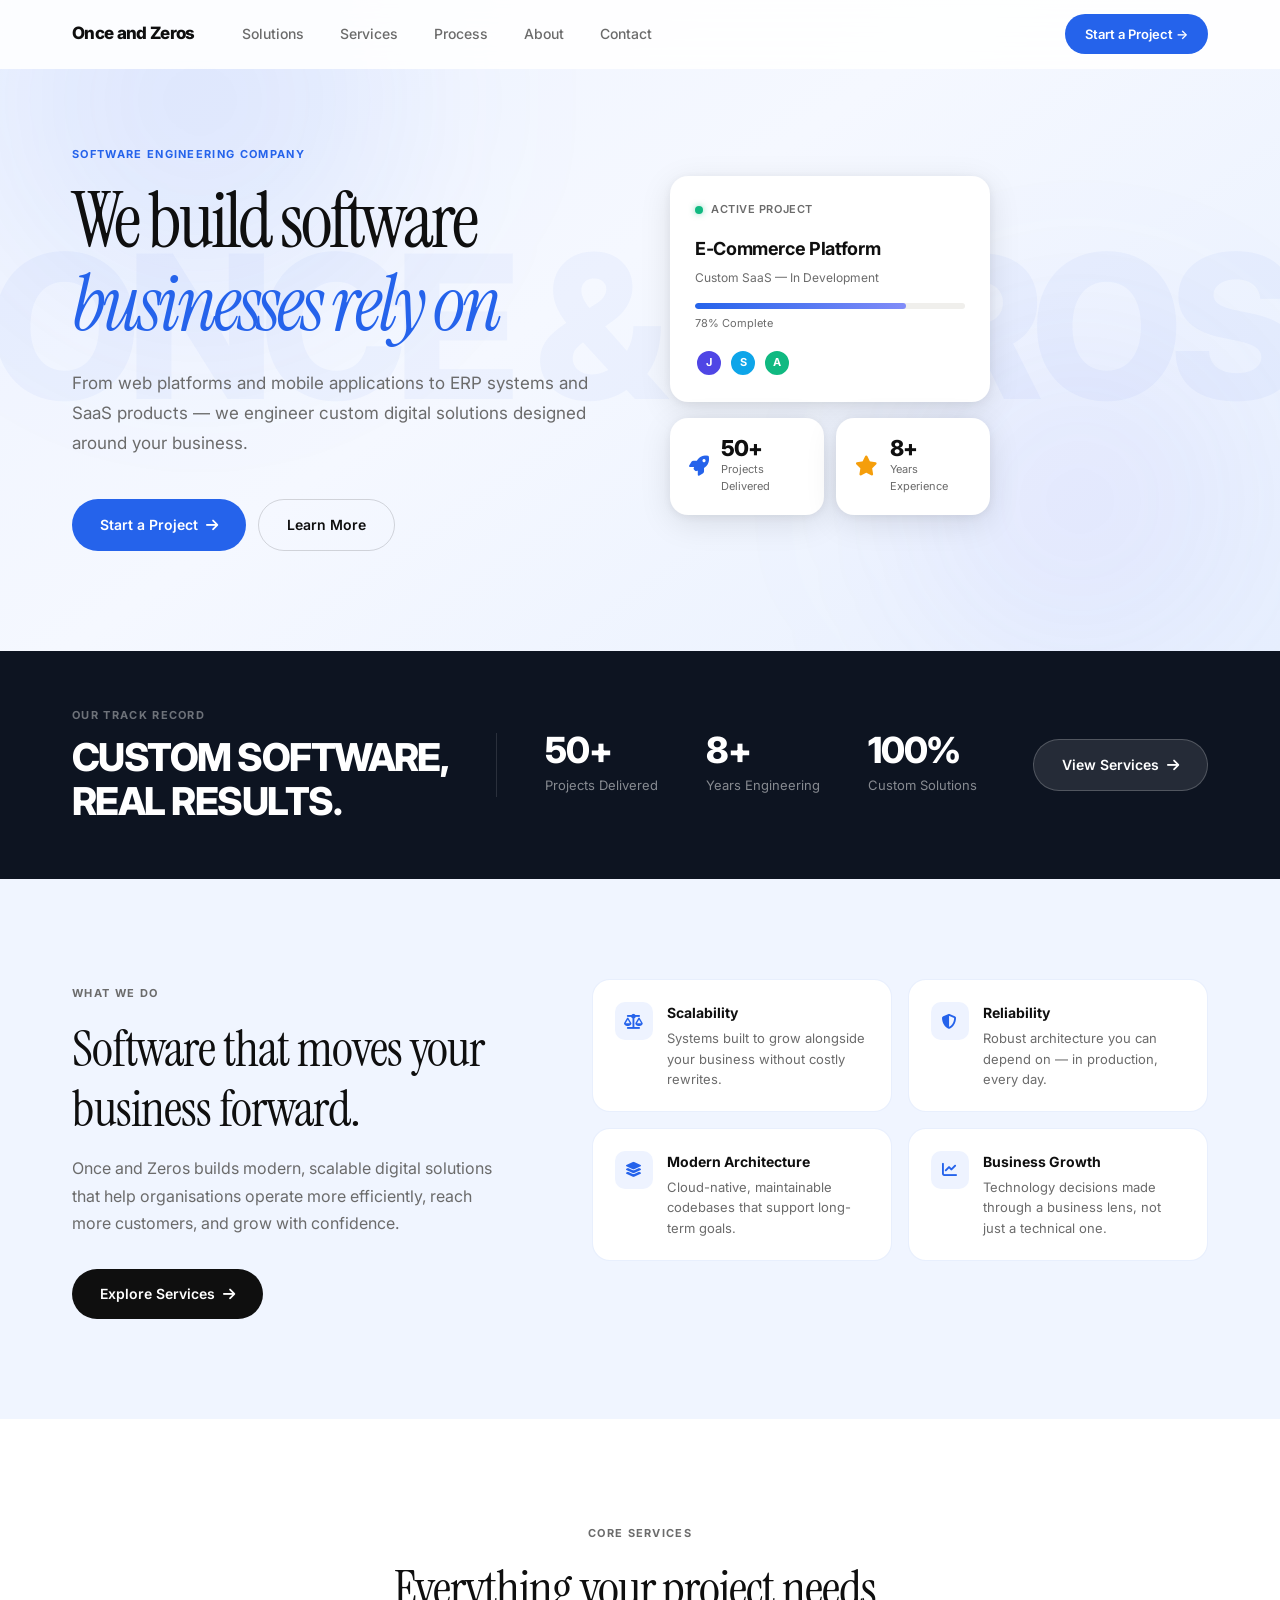
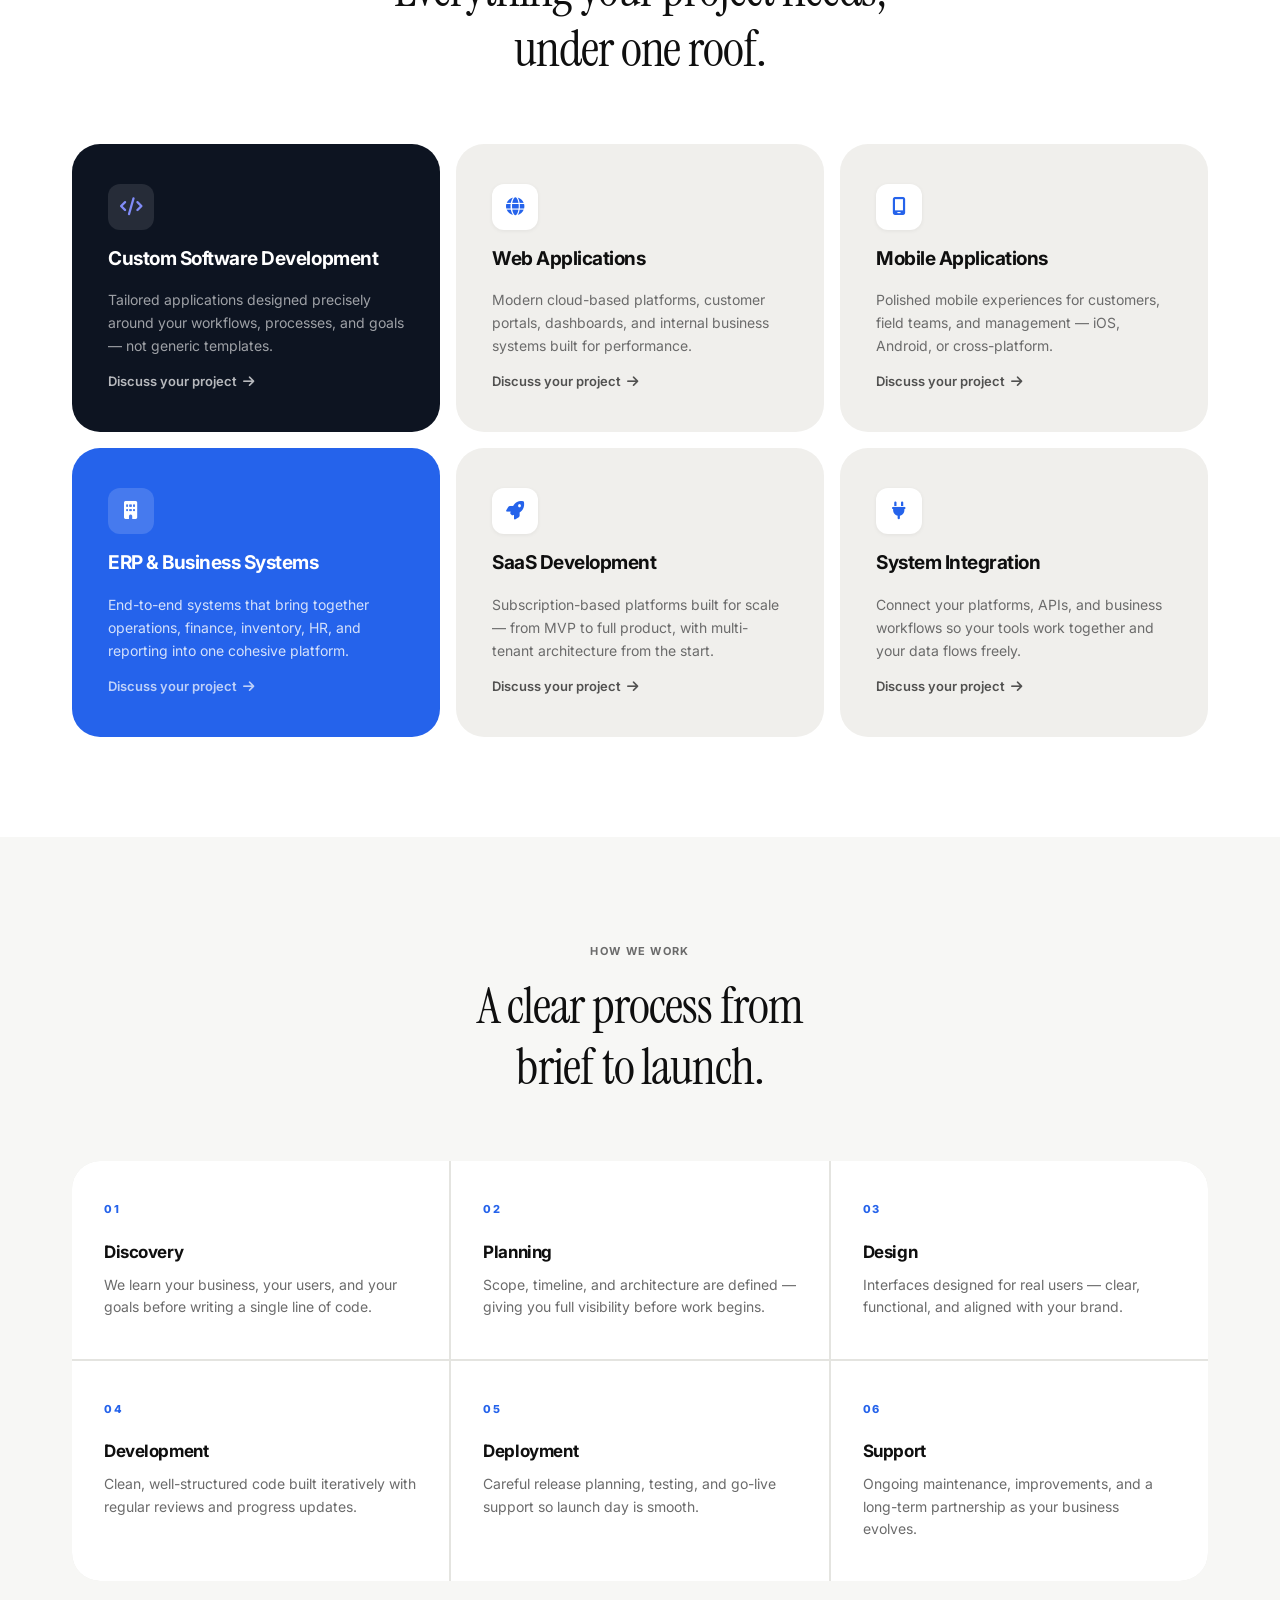
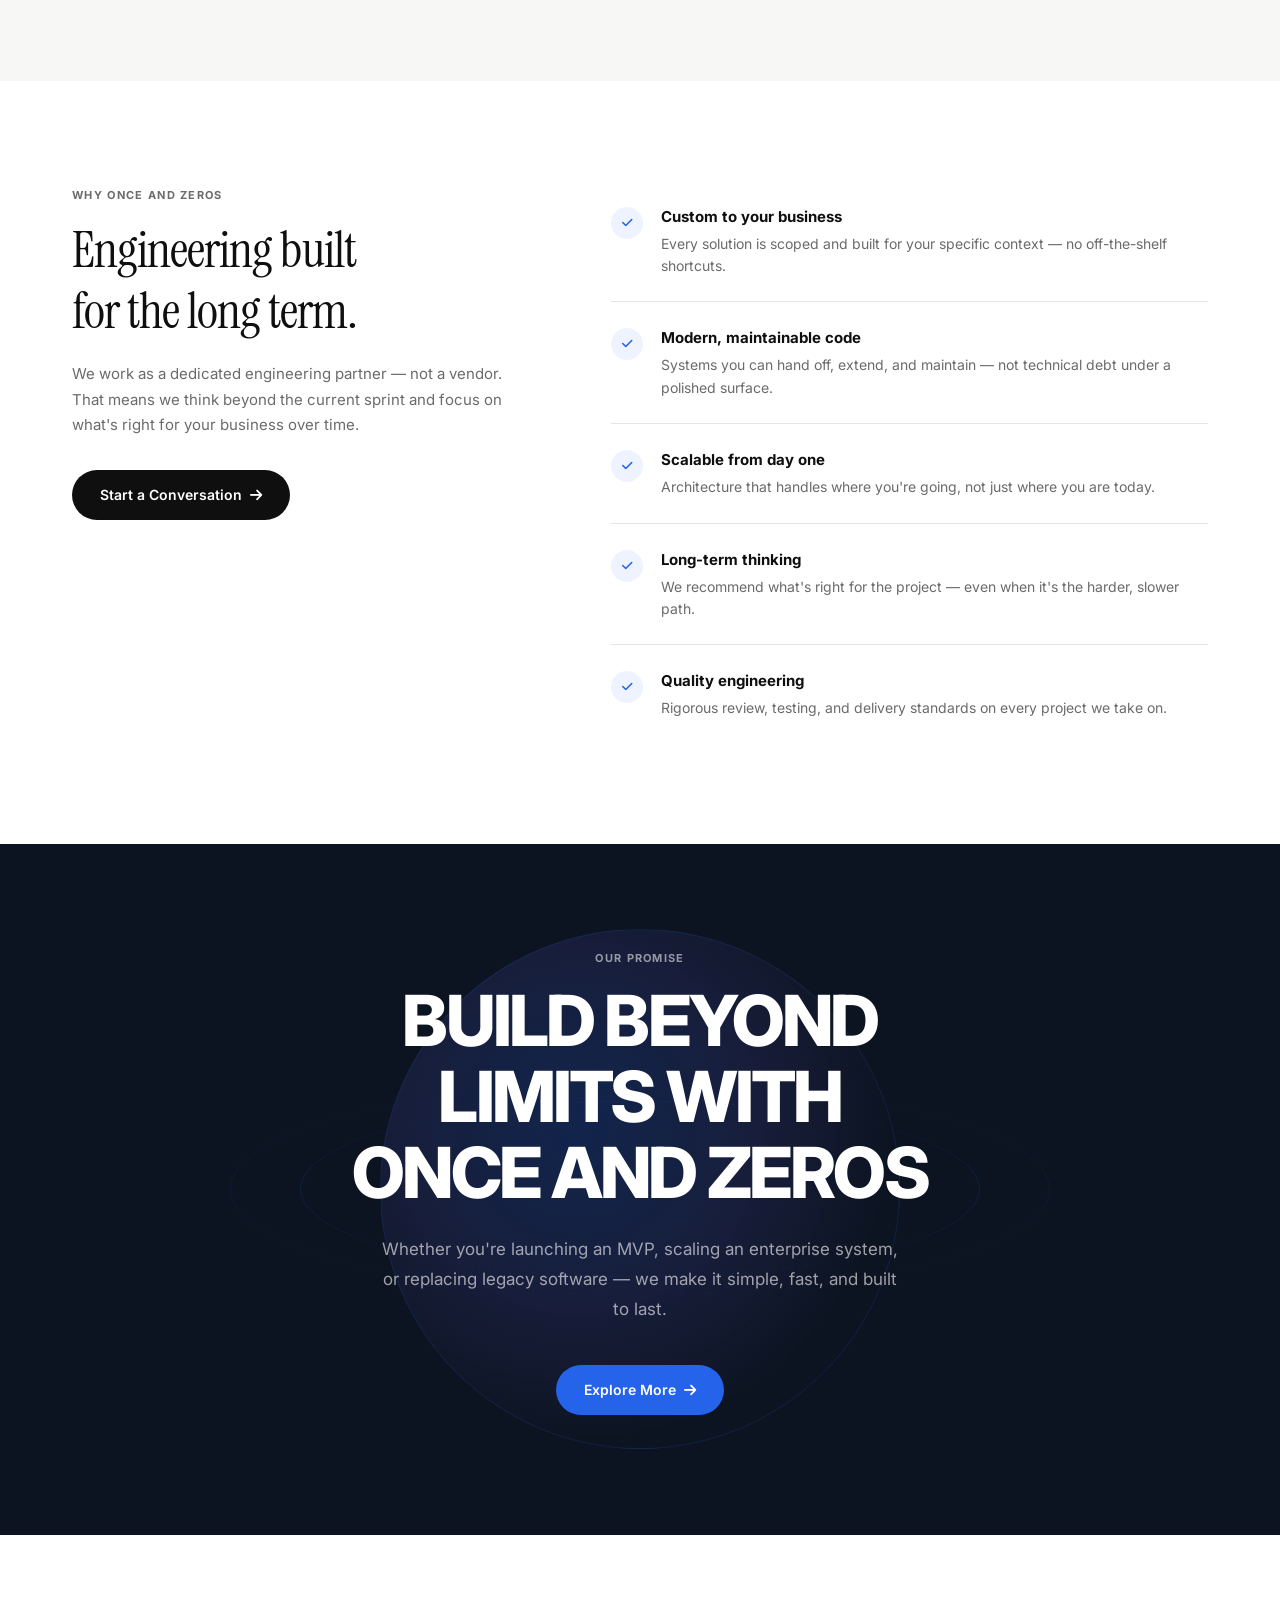
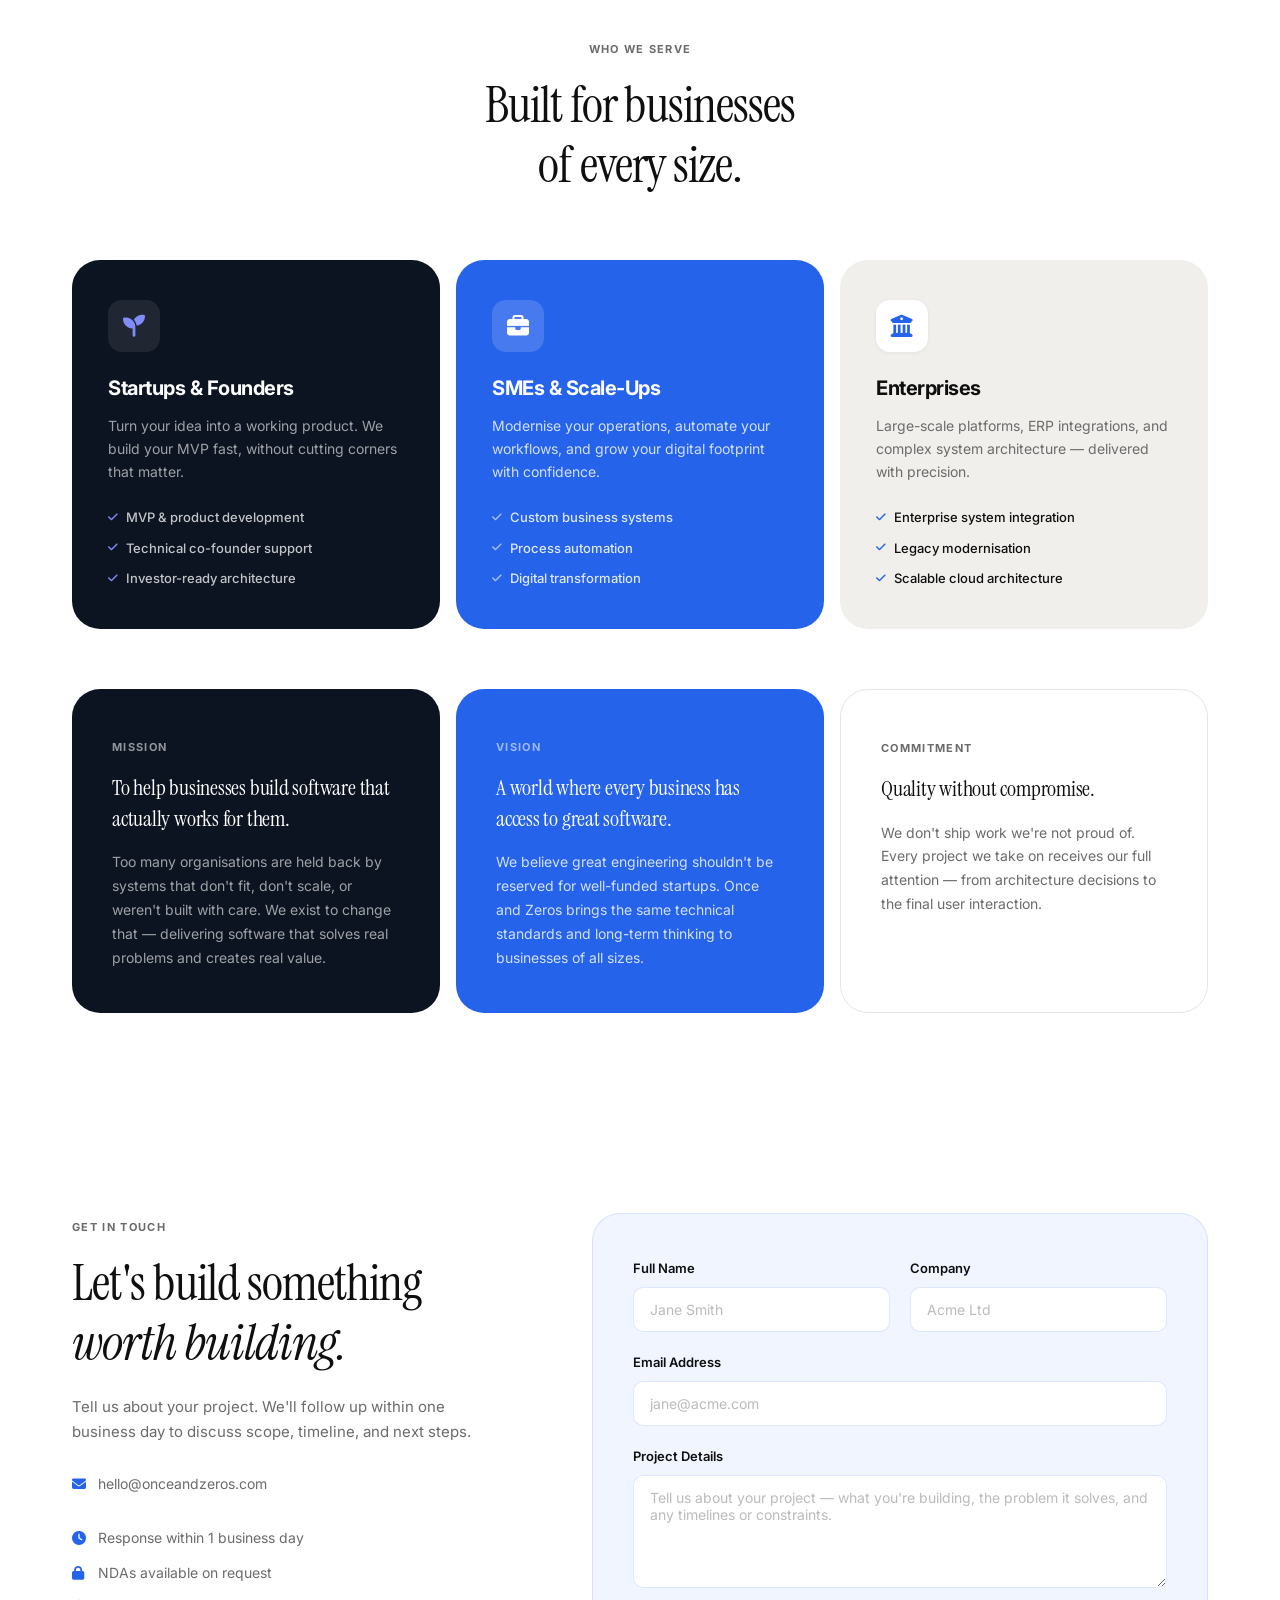
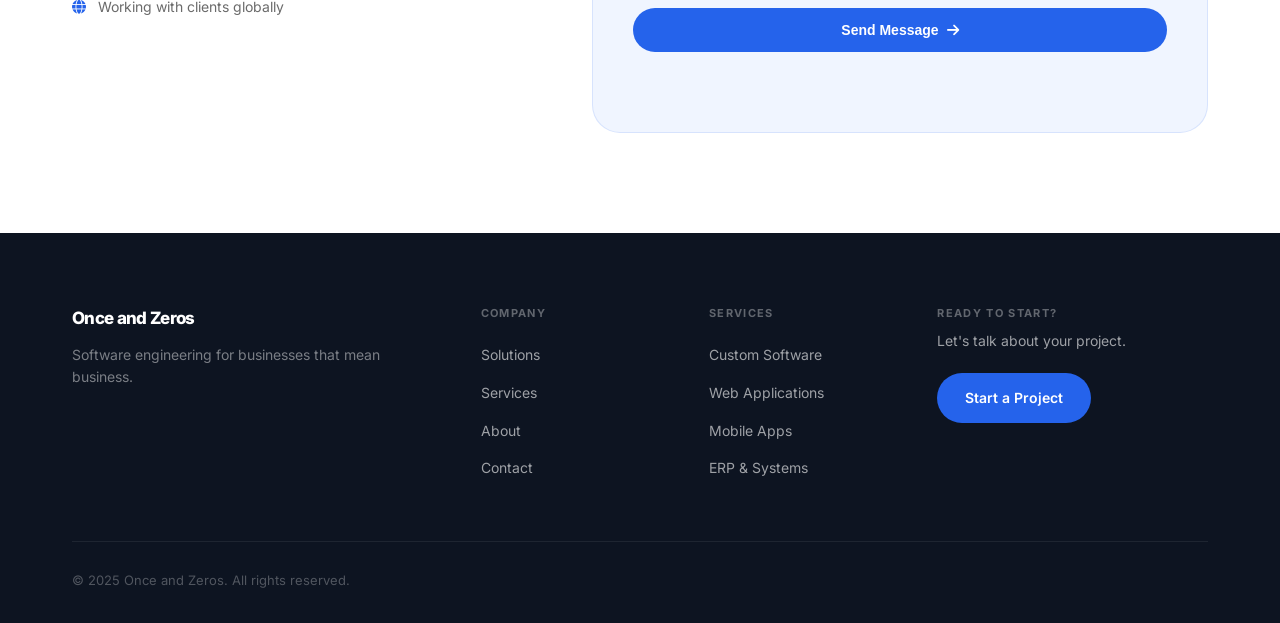
==== index.html @ 27ae34ed "Redesign site to match modern dark-navy fintech design language - Hero: split layout with floating p" ====
<!DOCTYPE html>
<html lang="en">
<head>
  <meta charset="UTF-8" />
  <meta name="viewport" content="width=device-width, initial-scale=1.0" />
  <meta name="description" content="Once and Zeros is a software engineering company that builds modern digital solutions for businesses — web platforms, mobile apps, ERP systems, and SaaS products." />
  <title>Once and Zeros — Software Engineering</title>
  <link rel="preconnect" href="https://fonts.googleapis.com" />
  <link rel="preconnect" href="https://fonts.gstatic.com" crossorigin />
  <link href="https://fonts.googleapis.com/css2?family=Inter:wght@300;400;500;600;700;800&family=Instrument+Serif:ital@0;1&display=swap" rel="stylesheet" />
  <link rel="stylesheet" href="https://cdnjs.cloudflare.com/ajax/libs/font-awesome/6.5.0/css/all.min.css" />
  <link rel="stylesheet" href="css/styles.css" />
</head>
<body>

  <!-- NAV -->
  <header class="nav-wrapper" id="navbar">
    <nav class="nav-inner">
      <a href="#" class="nav-logo">Once and Zeros</a>
      <ul class="nav-links" id="navLinks">
        <li><a href="#solutions">Solutions</a></li>
        <li><a href="#services">Services</a></li>
        <li><a href="#process">Process</a></li>
        <li><a href="#about">About</a></li>
        <li><a href="#contact">Contact</a></li>
      </ul>
      <a href="#contact" class="btn btn-primary nav-cta">Start a Project &rarr;</a>
      <button class="nav-toggle" id="navToggle" aria-label="Toggle menu">
        <span></span><span></span><span></span>
      </button>
    </nav>
  </header>

  <main>

    <!-- HERO -->
    <section class="hero" id="home">
      <div class="hero-orb hero-orb--1"></div>
      <div class="hero-orb hero-orb--2"></div>
      <div class="hero-watermark" aria-hidden="true">ONCE&nbsp;&amp;&nbsp;ZEROS</div>
      <div class="hero-container">
        <div class="hero-content">
          <span class="label label--blue">Software Engineering Company</span>
          <h1 class="hero-headline">
            We build software<br />
            <em>businesses rely on</em>
          </h1>
          <p class="hero-sub">
            From web platforms and mobile applications to ERP systems and SaaS products —
            we engineer custom digital solutions designed around your business.
          </p>
          <div class="hero-actions">
            <a href="#contact" class="btn btn-accent">Start a Project <i class="fa-solid fa-arrow-right"></i></a>
            <a href="#solutions" class="btn btn-ghost">Learn More</a>
          </div>
        </div>
        <div class="hero-visual">
          <div class="hero-card hero-card--main">
            <div class="hc-header">
              <div class="hc-dot hc-dot--green"></div>
              <span class="hc-badge">Active Project</span>
            </div>
            <div class="hc-title">E-Commerce Platform</div>
            <div class="hc-sub">Custom SaaS &mdash; In Development</div>
            <div class="hc-bar-track">
              <div class="hc-bar-fill" style="width:78%"></div>
            </div>
            <div class="hc-bar-label">78% Complete</div>
            <div class="hc-avatars">
              <div class="hc-avatar" style="background:#4f46e5">J</div>
              <div class="hc-avatar" style="background:#0ea5e9">S</div>
              <div class="hc-avatar" style="background:#10b981">A</div>
            </div>
          </div>
          <div class="hero-mini-cards">
            <div class="hero-card hero-card--mini">
              <i class="fa-solid fa-rocket hc-icon"></i>
              <div>
                <span class="hc-mini-num">50+</span>
                <span class="hc-mini-label">Projects Delivered</span>
              </div>
            </div>
            <div class="hero-card hero-card--mini">
              <i class="fa-solid fa-star hc-icon hc-icon--gold"></i>
              <div>
                <span class="hc-mini-num">8+</span>
                <span class="hc-mini-label">Years Experience</span>
              </div>
            </div>
          </div>
        </div>
      </div>
    </section>

    <!-- STATS STRIP -->
    <section class="stats-strip">
      <div class="container">
        <div class="stats-strip-inner">
          <div class="stats-strip-left">
            <p class="stats-strip-tag">Our Track Record</p>
            <h2 class="stats-strip-headline">CUSTOM SOFTWARE,<br />REAL RESULTS.</h2>
          </div>
          <div class="stats-strip-divider"></div>
          <div class="stats-strip-right">
            <div class="strip-stat">
              <span class="strip-stat-num">50+</span>
              <span class="strip-stat-label">Projects Delivered</span>
            </div>
            <div class="strip-stat">
              <span class="strip-stat-num">8+</span>
              <span class="strip-stat-label">Years Engineering</span>
            </div>
            <div class="strip-stat">
              <span class="strip-stat-num">100%</span>
              <span class="strip-stat-label">Custom Solutions</span>
            </div>
          </div>
          <a href="#services" class="btn btn-ghost-light">View Services <i class="fa-solid fa-arrow-right"></i></a>
        </div>
      </div>
    </section>

    <!-- SOLUTIONS -->
    <section class="section solutions" id="solutions">
      <div class="container">
        <div class="section-split">
          <div class="split-left">
            <span class="label">What We Do</span>
            <h2 class="section-title">Software that moves your business forward.</h2>
            <p class="split-sub">Once and Zeros builds modern, scalable digital solutions that help organisations operate more efficiently, reach more customers, and grow with confidence.</p>
            <a href="#services" class="btn btn-dark">Explore Services <i class="fa-solid fa-arrow-right"></i></a>
          </div>
          <div class="split-right">
            <div class="solution-pillars">
              <div class="pillar">
                <div class="pillar-icon"><i class="fa-solid fa-scale-balanced"></i></div>
                <div>
                  <h4>Scalability</h4>
                  <p>Systems built to grow alongside your business without costly rewrites.</p>
                </div>
              </div>
              <div class="pillar">
                <div class="pillar-icon"><i class="fa-solid fa-shield-halved"></i></div>
                <div>
                  <h4>Reliability</h4>
                  <p>Robust architecture you can depend on — in production, every day.</p>
                </div>
              </div>
              <div class="pillar">
                <div class="pillar-icon"><i class="fa-solid fa-layer-group"></i></div>
                <div>
                  <h4>Modern Architecture</h4>
                  <p>Cloud-native, maintainable codebases that support long-term goals.</p>
                </div>
              </div>
              <div class="pillar">
                <div class="pillar-icon"><i class="fa-solid fa-chart-line"></i></div>
                <div>
                  <h4>Business Growth</h4>
                  <p>Technology decisions made through a business lens, not just a technical one.</p>
                </div>
              </div>
            </div>
          </div>
        </div>
      </div>
    </section>

    <!-- SERVICES -->
    <section class="section services" id="services">
      <div class="container">
        <div class="section-header">
          <span class="label">Core Services</span>
          <h2 class="section-title">Everything your project needs,<br />under one roof.</h2>
        </div>
        <div class="services-grid">
          <div class="service-card service-card--dark">
            <div class="service-card-inner">
              <div class="service-icon"><i class="fa-solid fa-code"></i></div>
              <h3>Custom Software Development</h3>
              <p>Tailored applications designed precisely around your workflows, processes, and goals — not generic templates.</p>
              <a href="#contact" class="card-link">Discuss your project <i class="fa-solid fa-arrow-right"></i></a>
            </div>
          </div>
          <div class="service-card service-card--light">
            <div class="service-card-inner">
              <div class="service-icon"><i class="fa-solid fa-globe"></i></div>
              <h3>Web Applications</h3>
              <p>Modern cloud-based platforms, customer portals, dashboards, and internal business systems built for performance.</p>
              <a href="#contact" class="card-link">Discuss your project <i class="fa-solid fa-arrow-right"></i></a>
            </div>
          </div>
          <div class="service-card service-card--light">
            <div class="service-card-inner">
              <div class="service-icon"><i class="fa-solid fa-mobile-screen"></i></div>
              <h3>Mobile Applications</h3>
              <p>Polished mobile experiences for customers, field teams, and management — iOS, Android, or cross-platform.</p>
              <a href="#contact" class="card-link">Discuss your project <i class="fa-solid fa-arrow-right"></i></a>
            </div>
          </div>
          <div class="service-card service-card--accent">
            <div class="service-card-inner">
              <div class="service-icon"><i class="fa-solid fa-building"></i></div>
              <h3>ERP &amp; Business Systems</h3>
              <p>End-to-end systems that bring together operations, finance, inventory, HR, and reporting into one cohesive platform.</p>
              <a href="#contact" class="card-link">Discuss your project <i class="fa-solid fa-arrow-right"></i></a>
            </div>
          </div>
          <div class="service-card service-card--light">
            <div class="service-card-inner">
              <div class="service-icon"><i class="fa-solid fa-rocket"></i></div>
              <h3>SaaS Development</h3>
              <p>Subscription-based platforms built for scale — from MVP to full product, with multi-tenant architecture from the start.</p>
              <a href="#contact" class="card-link">Discuss your project <i class="fa-solid fa-arrow-right"></i></a>
            </div>
          </div>
          <div class="service-card service-card--light">
            <div class="service-card-inner">
              <div class="service-icon"><i class="fa-solid fa-plug"></i></div>
              <h3>System Integration</h3>
              <p>Connect your platforms, APIs, and business workflows so your tools work together and your data flows freely.</p>
              <a href="#contact" class="card-link">Discuss your project <i class="fa-solid fa-arrow-right"></i></a>
            </div>
          </div>
        </div>
      </div>
    </section>

    <!-- PROCESS -->
    <section class="section process" id="process">
      <div class="container">
        <div class="section-header">
          <span class="label">How We Work</span>
          <h2 class="section-title">A clear process from<br />brief to launch.</h2>
        </div>
        <div class="process-track">
          <div class="process-step">
            <div class="step-num">01</div>
            <div class="step-body">
              <h4>Discovery</h4>
              <p>We learn your business, your users, and your goals before writing a single line of code.</p>
            </div>
          </div>
          <div class="process-step">
            <div class="step-num">02</div>
            <div class="step-body">
              <h4>Planning</h4>
              <p>Scope, timeline, and architecture are defined — giving you full visibility before work begins.</p>
            </div>
          </div>
          <div class="process-step">
            <div class="step-num">03</div>
            <div class="step-body">
              <h4>Design</h4>
              <p>Interfaces designed for real users — clear, functional, and aligned with your brand.</p>
            </div>
          </div>
          <div class="process-step">
            <div class="step-num">04</div>
            <div class="step-body">
              <h4>Development</h4>
              <p>Clean, well-structured code built iteratively with regular reviews and progress updates.</p>
            </div>
          </div>
          <div class="process-step">
            <div class="step-num">05</div>
            <div class="step-body">
              <h4>Deployment</h4>
              <p>Careful release planning, testing, and go-live support so launch day is smooth.</p>
            </div>
          </div>
          <div class="process-step">
            <div class="step-num">06</div>
            <div class="step-body">
              <h4>Support</h4>
              <p>Ongoing maintenance, improvements, and a long-term partnership as your business evolves.</p>
            </div>
          </div>
        </div>
      </div>
    </section>

    <!-- WHY -->
    <section class="section why" id="why">
      <div class="container">
        <div class="why-inner">
          <div class="why-left">
            <span class="label">Why Once and Zeros</span>
            <h2 class="section-title">Engineering built<br />for the long term.</h2>
            <p>We work as a dedicated engineering partner — not a vendor. That means we think beyond the current sprint and focus on what's right for your business over time.</p>
            <a href="#contact" class="btn btn-dark">Start a Conversation <i class="fa-solid fa-arrow-right"></i></a>
          </div>
          <div class="why-right">
            <div class="why-item">
              <div class="why-check"><i class="fa-solid fa-check"></i></div>
              <div>
                <h4>Custom to your business</h4>
                <p>Every solution is scoped and built for your specific context — no off-the-shelf shortcuts.</p>
              </div>
            </div>
            <div class="why-item">
              <div class="why-check"><i class="fa-solid fa-check"></i></div>
              <div>
                <h4>Modern, maintainable code</h4>
                <p>Systems you can hand off, extend, and maintain — not technical debt under a polished surface.</p>
              </div>
            </div>
            <div class="why-item">
              <div class="why-check"><i class="fa-solid fa-check"></i></div>
              <div>
                <h4>Scalable from day one</h4>
                <p>Architecture that handles where you're going, not just where you are today.</p>
              </div>
            </div>
            <div class="why-item">
              <div class="why-check"><i class="fa-solid fa-check"></i></div>
              <div>
                <h4>Long-term thinking</h4>
                <p>We recommend what's right for the project — even when it's the harder, slower path.</p>
              </div>
            </div>
            <div class="why-item">
              <div class="why-check"><i class="fa-solid fa-check"></i></div>
              <div>
                <h4>Quality engineering</h4>
                <p>Rigorous review, testing, and delivery standards on every project we take on.</p>
              </div>
            </div>
          </div>
        </div>
      </div>
    </section>

    <!-- GROW BEYOND (dark feature section) -->
    <section class="grow-section">
      <div class="grow-globe" aria-hidden="true">
        <div class="globe-sphere"></div>
        <div class="globe-ring globe-ring--1"></div>
        <div class="globe-ring globe-ring--2"></div>
      </div>
      <div class="container grow-container">
        <span class="label label--light">Our Promise</span>
        <h2 class="grow-headline">BUILD BEYOND<br />LIMITS WITH<br />ONCE AND ZEROS</h2>
        <p class="grow-sub">Whether you're launching an MVP, scaling an enterprise system, or replacing legacy software — we make it simple, fast, and built to last.</p>
        <a href="#contact" class="btn btn-accent">Explore More <i class="fa-solid fa-arrow-right"></i></a>
      </div>
    </section>

    <!-- WHO WE SERVE -->
    <section class="section serve" id="about">
      <div class="container">
        <div class="section-header">
          <span class="label">Who We Serve</span>
          <h2 class="section-title">Built for businesses<br />of every size.</h2>
        </div>
        <div class="serve-grid">
          <div class="serve-card serve-card--dark">
            <div class="serve-icon"><i class="fa-solid fa-seedling"></i></div>
            <h3>Startups &amp; Founders</h3>
            <p>Turn your idea into a working product. We build your MVP fast, without cutting corners that matter.</p>
            <ul class="serve-list">
              <li><i class="fa-solid fa-check"></i> MVP &amp; product development</li>
              <li><i class="fa-solid fa-check"></i> Technical co-founder support</li>
              <li><i class="fa-solid fa-check"></i> Investor-ready architecture</li>
            </ul>
          </div>
          <div class="serve-card serve-card--blue">
            <div class="serve-icon"><i class="fa-solid fa-briefcase"></i></div>
            <h3>SMEs &amp; Scale-Ups</h3>
            <p>Modernise your operations, automate your workflows, and grow your digital footprint with confidence.</p>
            <ul class="serve-list">
              <li><i class="fa-solid fa-check"></i> Custom business systems</li>
              <li><i class="fa-solid fa-check"></i> Process automation</li>
              <li><i class="fa-solid fa-check"></i> Digital transformation</li>
            </ul>
          </div>
          <div class="serve-card serve-card--light">
            <div class="serve-icon"><i class="fa-solid fa-building-columns"></i></div>
            <h3>Enterprises</h3>
            <p>Large-scale platforms, ERP integrations, and complex system architecture — delivered with precision.</p>
            <ul class="serve-list">
              <li><i class="fa-solid fa-check"></i> Enterprise system integration</li>
              <li><i class="fa-solid fa-check"></i> Legacy modernisation</li>
              <li><i class="fa-solid fa-check"></i> Scalable cloud architecture</li>
            </ul>
          </div>
        </div>

        <!-- Mission / Vision / Commitment -->
        <div class="about-inner">
          <div class="about-card about-card--mission">
            <span class="label label--light">Mission</span>
            <h3>To help businesses build software that actually works for them.</h3>
            <p>Too many organisations are held back by systems that don't fit, don't scale, or weren't built with care. We exist to change that — delivering software that solves real problems and creates real value.</p>
          </div>
          <div class="about-card about-card--vision">
            <span class="label label--light">Vision</span>
            <h3>A world where every business has access to great software.</h3>
            <p>We believe great engineering shouldn't be reserved for well-funded startups. Once and Zeros brings the same technical standards and long-term thinking to businesses of all sizes.</p>
          </div>
          <div class="about-card about-card--commitment">
            <span class="label">Commitment</span>
            <h3>Quality without compromise.</h3>
            <p>We don't ship work we're not proud of. Every project we take on receives our full attention — from architecture decisions to the final user interaction.</p>
          </div>
        </div>
      </div>
    </section>

    <!-- CONTACT -->
    <section class="section contact" id="contact">
      <div class="container">
        <div class="contact-inner">
          <div class="contact-left">
            <span class="label">Get in Touch</span>
            <h2 class="section-title">Let's build something<br /><em>worth building.</em></h2>
            <p>Tell us about your project. We'll follow up within one business day to discuss scope, timeline, and next steps.</p>
            <div class="contact-detail">
              <i class="fa-solid fa-envelope"></i>
              <span>hello@onceandzeros.com</span>
            </div>
            <div class="contact-highlights">
              <div class="contact-highlight">
                <i class="fa-solid fa-clock"></i>
                <span>Response within 1 business day</span>
              </div>
              <div class="contact-highlight">
                <i class="fa-solid fa-lock"></i>
                <span>NDAs available on request</span>
              </div>
              <div class="contact-highlight">
                <i class="fa-solid fa-globe"></i>
                <span>Working with clients globally</span>
              </div>
            </div>
          </div>
          <div class="contact-right">
            <form class="contact-form" id="contactForm" novalidate>
              <div class="form-row">
                <div class="form-group">
                  <label for="name">Full Name</label>
                  <input type="text" id="name" name="name" placeholder="Jane Smith" required />
                </div>
                <div class="form-group">
                  <label for="company">Company</label>
                  <input type="text" id="company" name="company" placeholder="Acme Ltd" />
                </div>
              </div>
              <div class="form-group">
                <label for="email">Email Address</label>
                <input type="email" id="email" name="email" placeholder="jane@acme.com" required />
              </div>
              <div class="form-group">
                <label for="message">Project Details</label>
                <textarea id="message" name="message" rows="5" placeholder="Tell us about your project — what you're building, the problem it solves, and any timelines or constraints." required></textarea>
              </div>
              <button type="submit" class="btn btn-accent btn-full">Send Message <i class="fa-solid fa-arrow-right"></i></button>
              <p class="form-note" id="formNote"></p>
            </form>
          </div>
        </div>
      </div>
    </section>

  </main>

  <!-- FOOTER -->
  <footer class="footer">
    <div class="container">
      <div class="footer-inner">
        <div class="footer-brand">
          <span class="nav-logo">Once and Zeros</span>
          <p>Software engineering for businesses that mean business.</p>
        </div>
        <div class="footer-links">
          <h5>Company</h5>
          <ul>
            <li><a href="#solutions">Solutions</a></li>
            <li><a href="#services">Services</a></li>
            <li><a href="#about">About</a></li>
            <li><a href="#contact">Contact</a></li>
          </ul>
        </div>
        <div class="footer-links">
          <h5>Services</h5>
          <ul>
            <li><a href="#services">Custom Software</a></li>
            <li><a href="#services">Web Applications</a></li>
            <li><a href="#services">Mobile Apps</a></li>
            <li><a href="#services">ERP &amp; Systems</a></li>
          </ul>
        </div>
        <div class="footer-cta">
          <h5>Ready to start?</h5>
          <p>Let's talk about your project.</p>
          <a href="#contact" class="btn btn-accent">Start a Project</a>
        </div>
      </div>
      <div class="footer-bottom">
        <p>&copy; 2025 Once and Zeros. All rights reserved.</p>
      </div>
    </div>
  </footer>

  <script src="js/main.js"></script>
</body>
</html>
---- css/styles.css ----
/* ── Reset & Base ─────────────────────────────────────────────── */
*, *::before, *::after { box-sizing: border-box; margin: 0; padding: 0; }

:root {
  --white:        #ffffff;
  --off-white:    #f7f7f5;
  --surface:      #f0efec;
  --surface-blue: #f0f5ff;
  --dark:         #0f0f0f;
  --dark-card:    #0d1421;
  --navy:         #0d1421;
  --navy-mid:     #131c2e;
  --mid:          #6b6b6b;
  --border:       #e4e4e0;
  --accent:       #2563eb;
  --accent-dark:  #1d4ed8;
  --accent-bg:    #eef3ff;
  --accent-glow:  rgba(37, 99, 235, 0.18);
  --radius-sm:    10px;
  --radius-md:    18px;
  --radius-lg:    28px;
  --shadow-sm:    0 1px 4px rgba(0,0,0,.06);
  --shadow-md:    0 4px 24px rgba(0,0,0,.08);
  --shadow-lg:    0 16px 48px rgba(0,0,0,.14);
}

html { scroll-behavior: smooth; }

body {
  font-family: 'Inter', sans-serif;
  background: var(--white);
  color: var(--dark);
  line-height: 1.6;
  font-size: 16px;
  -webkit-font-smoothing: antialiased;
}

a { color: inherit; text-decoration: none; }
ul { list-style: none; }
img { display: block; max-width: 100%; }
textarea { resize: vertical; }

/* ── Typography helpers ────────────────────────────────────────── */
.label {
  display: inline-block;
  font-size: 11px;
  font-weight: 700;
  letter-spacing: .12em;
  text-transform: uppercase;
  color: var(--mid);
  margin-bottom: 16px;
}
.label--light { color: rgba(255,255,255,.55); }
.label--blue  { color: var(--accent); }

.section-title {
  font-family: 'Instrument Serif', Georgia, serif;
  font-size: clamp(2rem, 4vw, 3.2rem);
  line-height: 1.18;
  font-weight: 400;
  letter-spacing: -.02em;
  margin-bottom: 24px;
}
.section-title em { font-style: italic; }

.body-large {
  font-size: 18px;
  line-height: 1.7;
  color: var(--mid);
  margin-bottom: 32px;
}

/* ── Layout ────────────────────────────────────────────────────── */
.container {
  max-width: 1200px;
  margin: 0 auto;
  padding: 0 32px;
}

.section { padding: 100px 0; }

.section-header {
  text-align: center;
  max-width: 640px;
  margin: 0 auto 64px;
}
.section-header .section-title { margin-bottom: 0; }

/* ── Buttons ────────────────────────────────────────────────────── */
.btn {
  display: inline-flex;
  align-items: center;
  gap: 8px;
  padding: 14px 28px;
  border-radius: 100px;
  font-size: 14px;
  font-weight: 600;
  cursor: pointer;
  transition: all .2s ease;
  border: none;
  white-space: nowrap;
}

.btn-accent {
  background: var(--accent);
  color: var(--white);
}
.btn-accent:hover { background: var(--accent-dark); transform: translateY(-1px); box-shadow: 0 8px 24px rgba(37,99,235,.3); }

.btn-dark {
  background: var(--dark);
  color: var(--white);
}
.btn-dark:hover { background: #222; transform: translateY(-1px); }

.btn-primary {
  background: var(--accent);
  color: var(--white);
}
.btn-primary:hover { background: var(--accent-dark); }

.btn-ghost {
  background: transparent;
  color: var(--dark);
  border: 1.5px solid rgba(0,0,0,.15);
}
.btn-ghost:hover { border-color: var(--dark); background: var(--off-white); }

.btn-ghost-light {
  background: rgba(255,255,255,.1);
  color: var(--white);
  border: 1.5px solid rgba(255,255,255,.2);
}
.btn-ghost-light:hover { background: rgba(255,255,255,.18); border-color: rgba(255,255,255,.4); }

.btn-full { width: 100%; justify-content: center; }

/* ── Nav ────────────────────────────────────────────────────────── */
.nav-wrapper {
  position: fixed;
  top: 0; left: 0; right: 0;
  z-index: 1000;
  background: rgba(255,255,255,.88);
  backdrop-filter: blur(16px);
  -webkit-backdrop-filter: blur(16px);
  border-bottom: 1px solid transparent;
  transition: border-color .3s, box-shadow .3s, background .3s;
}
.nav-wrapper.scrolled {
  border-color: var(--border);
  box-shadow: 0 2px 20px rgba(0,0,0,.06);
}
.nav-inner {
  max-width: 1200px;
  margin: 0 auto;
  padding: 0 32px;
  height: 68px;
  display: flex;
  align-items: center;
  gap: 48px;
}
.nav-logo {
  font-size: 17px;
  font-weight: 800;
  letter-spacing: -.04em;
  flex-shrink: 0;
  color: var(--dark);
}
.nav-links {
  display: flex;
  gap: 36px;
  flex: 1;
}
.nav-links a {
  font-size: 14px;
  font-weight: 500;
  color: var(--mid);
  transition: color .2s;
}
.nav-links a:hover { color: var(--dark); }
.nav-cta { margin-left: auto; font-size: 13px; padding: 10px 20px; }
.nav-toggle {
  display: none;
  flex-direction: column;
  gap: 5px;
  cursor: pointer;
  background: none;
  border: none;
  padding: 4px;
  margin-left: auto;
}
.nav-toggle span {
  display: block;
  width: 24px;
  height: 2px;
  background: var(--dark);
  border-radius: 2px;
  transition: all .3s;
}

/* ── Hero ──────────────────────────────────────────────────────── */
.hero {
  position: relative;
  padding: 140px 0 100px;
  background: linear-gradient(145deg, #eef3ff 0%, #f5f8ff 45%, #e8f0fe 100%);
  overflow: hidden;
}

.hero-orb {
  position: absolute;
  border-radius: 50%;
  filter: blur(80px);
  pointer-events: none;
}
.hero-orb--1 {
  width: 600px; height: 600px;
  background: radial-gradient(circle, rgba(37,99,235,.12) 0%, transparent 70%);
  top: -200px; left: -100px;
}
.hero-orb--2 {
  width: 500px; height: 500px;
  background: radial-gradient(circle, rgba(99,102,241,.1) 0%, transparent 70%);
  bottom: -100px; right: -50px;
}

.hero-watermark {
  position: absolute;
  top: 50%;
  left: 50%;
  transform: translate(-50%, -50%);
  font-size: clamp(80px, 16vw, 200px);
  font-weight: 800;
  letter-spacing: -.06em;
  color: rgba(37,99,235,.045);
  white-space: nowrap;
  pointer-events: none;
  user-select: none;
  z-index: 0;
}

.hero-container {
  position: relative;
  z-index: 1;
  max-width: 1200px;
  margin: 0 auto;
  padding: 0 32px;
  display: grid;
  grid-template-columns: 1fr 1fr;
  gap: 60px;
  align-items: center;
}

.hero-content { max-width: 520px; }

.hero-headline {
  font-family: 'Instrument Serif', Georgia, serif;
  font-size: clamp(3rem, 6vw, 5rem);
  line-height: 1.08;
  letter-spacing: -.04em;
  font-weight: 400;
  margin-bottom: 24px;
  color: var(--dark);
}
.hero-headline em { font-style: italic; color: var(--accent); }

.hero-sub {
  font-size: 17px;
  line-height: 1.75;
  color: var(--mid);
  margin-bottom: 40px;
}
.hero-actions {
  display: flex;
  gap: 12px;
  flex-wrap: wrap;
}

/* Hero visual cards */
.hero-visual {
  display: flex;
  flex-direction: column;
  gap: 16px;
  align-items: flex-start;
}

.hero-card {
  background: var(--white);
  border-radius: var(--radius-md);
  box-shadow: 0 8px 32px rgba(0,0,0,.1), 0 2px 8px rgba(0,0,0,.06);
  padding: 24px;
  width: 100%;
  border: 1px solid rgba(255,255,255,.8);
}

.hero-card--main { max-width: 320px; }

.hc-header {
  display: flex;
  align-items: center;
  gap: 8px;
  margin-bottom: 16px;
}
.hc-dot {
  width: 8px; height: 8px;
  border-radius: 50%;
}
.hc-dot--green { background: #10b981; box-shadow: 0 0 6px rgba(16,185,129,.5); }
.hc-badge {
  font-size: 11px;
  font-weight: 600;
  color: var(--mid);
  letter-spacing: .05em;
  text-transform: uppercase;
}

.hc-title {
  font-size: 18px;
  font-weight: 700;
  letter-spacing: -.02em;
  color: var(--dark);
  margin-bottom: 4px;
}
.hc-sub {
  font-size: 12px;
  color: var(--mid);
  margin-bottom: 16px;
}
.hc-bar-track {
  height: 6px;
  background: var(--surface);
  border-radius: 100px;
  overflow: hidden;
  margin-bottom: 6px;
}
.hc-bar-fill {
  height: 100%;
  background: linear-gradient(90deg, var(--accent) 0%, #818cf8 100%);
  border-radius: 100px;
}
.hc-bar-label {
  font-size: 11px;
  color: var(--mid);
  margin-bottom: 16px;
}
.hc-avatars {
  display: flex;
  gap: 6px;
}
.hc-avatar {
  width: 28px; height: 28px;
  border-radius: 50%;
  display: flex;
  align-items: center;
  justify-content: center;
  font-size: 11px;
  font-weight: 700;
  color: var(--white);
  border: 2px solid var(--white);
}

.hero-mini-cards {
  display: grid;
  grid-template-columns: 1fr 1fr;
  gap: 12px;
  width: 100%;
  max-width: 320px;
}

.hero-card--mini {
  padding: 18px;
  display: flex;
  align-items: center;
  gap: 12px;
}

.hc-icon {
  font-size: 20px;
  color: var(--accent);
  flex-shrink: 0;
}
.hc-icon--gold { color: #f59e0b; }

.hc-mini-num {
  display: block;
  font-size: 22px;
  font-weight: 800;
  letter-spacing: -.04em;
  color: var(--dark);
  line-height: 1;
}
.hc-mini-label {
  display: block;
  font-size: 11px;
  color: var(--mid);
  margin-top: 2px;
}

/* ── Stats Strip ────────────────────────────────────────────────── */
.stats-strip {
  background: var(--navy);
  padding: 56px 0;
}
.stats-strip-inner {
  display: flex;
  align-items: center;
  gap: 48px;
  flex-wrap: wrap;
}
.stats-strip-tag {
  font-size: 11px;
  font-weight: 700;
  letter-spacing: .12em;
  text-transform: uppercase;
  color: rgba(255,255,255,.4);
  margin-bottom: 10px;
}
.stats-strip-headline {
  font-size: clamp(1.6rem, 3vw, 2.4rem);
  font-weight: 800;
  letter-spacing: -.04em;
  color: var(--white);
  line-height: 1.15;
}
.stats-strip-divider {
  width: 1px;
  height: 64px;
  background: rgba(255,255,255,.12);
  flex-shrink: 0;
}
.stats-strip-right {
  display: flex;
  gap: 48px;
  flex: 1;
}
.strip-stat {}
.strip-stat-num {
  display: block;
  font-size: 36px;
  font-weight: 800;
  letter-spacing: -.04em;
  color: var(--white);
  line-height: 1;
  margin-bottom: 4px;
}
.strip-stat-label {
  font-size: 13px;
  color: rgba(255,255,255,.5);
}

/* ── Solutions ─────────────────────────────────────────────────── */
.solutions { background: var(--surface-blue); }

.section-split {
  display: grid;
  grid-template-columns: 1fr 1.4fr;
  gap: 80px;
  align-items: start;
}
.split-left .section-title { margin-bottom: 16px; }
.split-sub { font-size: 16px; line-height: 1.7; color: var(--mid); margin-bottom: 32px; }

.solution-pillars {
  display: grid;
  grid-template-columns: 1fr 1fr;
  gap: 16px;
}
.pillar {
  display: flex;
  gap: 14px;
  align-items: flex-start;
  padding: 22px;
  background: var(--white);
  border-radius: var(--radius-md);
  border: 1px solid rgba(37,99,235,.1);
  transition: box-shadow .2s, transform .2s;
}
.pillar:hover { box-shadow: var(--shadow-md); transform: translateY(-2px); }
.pillar-icon {
  width: 38px;
  height: 38px;
  background: var(--accent-bg);
  border-radius: 10px;
  display: flex;
  align-items: center;
  justify-content: center;
  color: var(--accent);
  font-size: 15px;
  flex-shrink: 0;
}
.pillar h4 { font-size: 14px; font-weight: 700; margin-bottom: 4px; }
.pillar p  { font-size: 13px; color: var(--mid); line-height: 1.55; }

/* ── Services ─────────────────────────────────────────────────── */
.services-grid {
  display: grid;
  grid-template-columns: repeat(3, 1fr);
  gap: 16px;
}
.service-card {
  border-radius: var(--radius-lg);
  overflow: hidden;
  transition: transform .25s ease, box-shadow .25s ease;
}
.service-card:hover {
  transform: translateY(-5px);
  box-shadow: var(--shadow-lg);
}
.service-card-inner {
  padding: 40px 36px;
  height: 100%;
  display: flex;
  flex-direction: column;
  gap: 14px;
}
.service-card h3 {
  font-size: 19px;
  font-weight: 700;
  letter-spacing: -.025em;
}
.service-card p {
  font-size: 14px;
  line-height: 1.65;
  flex: 1;
}
.service-icon {
  width: 46px; height: 46px;
  border-radius: 12px;
  display: flex;
  align-items: center;
  justify-content: center;
  font-size: 18px;
}

.service-card--dark { background: var(--navy); color: var(--white); }
.service-card--dark .service-icon { background: rgba(255,255,255,.1); color: #818cf8; }
.service-card--dark p { color: rgba(255,255,255,.6); }

.service-card--light { background: var(--surface); }
.service-card--light .service-icon { background: var(--white); color: var(--accent); box-shadow: var(--shadow-sm); }
.service-card--light p { color: var(--mid); }

.service-card--accent { background: var(--accent); color: var(--white); }
.service-card--accent .service-icon { background: rgba(255,255,255,.15); color: var(--white); }
.service-card--accent p { color: rgba(255,255,255,.8); }

.card-link {
  display: inline-flex;
  align-items: center;
  gap: 6px;
  font-size: 13px;
  font-weight: 600;
  color: inherit;
  opacity: .7;
  transition: opacity .2s, gap .2s;
  margin-top: auto;
}
.card-link:hover { opacity: 1; gap: 10px; }

/* ── Process ──────────────────────────────────────────────────── */
.process { background: var(--off-white); }
.process-track {
  display: grid;
  grid-template-columns: repeat(3, 1fr);
  gap: 2px;
  background: var(--border);
  border-radius: var(--radius-lg);
  overflow: hidden;
}
.process-step {
  background: var(--white);
  padding: 40px 32px;
  transition: background .2s;
}
.process-step:hover { background: var(--surface-blue); }
.step-num {
  font-size: 11px;
  font-weight: 800;
  letter-spacing: .14em;
  color: var(--accent);
  margin-bottom: 20px;
}
.step-body h4 {
  font-size: 17px;
  font-weight: 700;
  letter-spacing: -.025em;
  margin-bottom: 8px;
}
.step-body p { font-size: 14px; color: var(--mid); line-height: 1.6; }

/* ── Why ──────────────────────────────────────────────────────── */
.why-inner {
  display: grid;
  grid-template-columns: 1fr 1.3fr;
  gap: 80px;
  align-items: start;
}
.why-left .section-title { margin-bottom: 20px; }
.why-left p { color: var(--mid); margin-bottom: 32px; font-size: 15px; line-height: 1.7; }

.why-item {
  display: flex;
  gap: 18px;
  align-items: flex-start;
  padding: 24px 0;
  border-bottom: 1px solid var(--border);
}
.why-item:last-child { border-bottom: none; }
.why-check {
  width: 32px; height: 32px;
  background: var(--accent-bg);
  border-radius: 50%;
  display: flex;
  align-items: center;
  justify-content: center;
  color: var(--accent);
  font-size: 12px;
  flex-shrink: 0;
  margin-top: 2px;
}
.why-item h4 { font-size: 15px; font-weight: 700; margin-bottom: 4px; }
.why-item p  { font-size: 14px; color: var(--mid); line-height: 1.6; }

/* ── Grow Section ─────────────────────────────────────────────── */
.grow-section {
  position: relative;
  background: var(--navy);
  padding: 100px 0 120px;
  overflow: hidden;
  text-align: center;
}

.grow-globe {
  position: absolute;
  top: 50%;
  left: 50%;
  transform: translate(-50%, -50%);
  z-index: 0;
  pointer-events: none;
}
.globe-sphere {
  width: 520px; height: 520px;
  border-radius: 50%;
  background: radial-gradient(circle at 38% 38%,
    rgba(37,99,235,.22) 0%,
    rgba(99,102,241,.12) 40%,
    rgba(13,20,33,.0) 70%
  );
  border: 1px solid rgba(37,99,235,.15);
  position: relative;
}
.globe-ring {
  position: absolute;
  top: 50%; left: 50%;
  transform: translate(-50%, -50%) rotateX(75deg);
  border-radius: 50%;
  border: 1px solid rgba(37,99,235,.15);
}
.globe-ring--1 { width: 680px; height: 680px; }
.globe-ring--2 { width: 820px; height: 820px; border-color: rgba(37,99,235,.08); }

.grow-container {
  position: relative;
  z-index: 1;
  max-width: 720px;
  margin: 0 auto;
  padding: 0 32px;
}
.grow-headline {
  font-size: clamp(2.4rem, 5.5vw, 4.4rem);
  font-weight: 800;
  letter-spacing: -.04em;
  line-height: 1.08;
  color: var(--white);
  margin-bottom: 24px;
}
.grow-sub {
  font-size: 17px;
  line-height: 1.75;
  color: rgba(255,255,255,.6);
  max-width: 520px;
  margin: 0 auto 40px;
}

/* ── Who We Serve ─────────────────────────────────────────────── */
.serve-grid {
  display: grid;
  grid-template-columns: repeat(3, 1fr);
  gap: 16px;
  margin-bottom: 60px;
}
.serve-card {
  border-radius: var(--radius-lg);
  padding: 40px 36px;
  transition: transform .25s ease, box-shadow .25s ease;
}
.serve-card:hover { transform: translateY(-4px); box-shadow: var(--shadow-lg); }
.serve-icon {
  width: 52px; height: 52px;
  border-radius: 14px;
  display: flex;
  align-items: center;
  justify-content: center;
  font-size: 22px;
  margin-bottom: 20px;
}
.serve-card h3 {
  font-size: 20px;
  font-weight: 700;
  letter-spacing: -.025em;
  margin-bottom: 10px;
}
.serve-card p {
  font-size: 14px;
  line-height: 1.65;
  margin-bottom: 24px;
}
.serve-list {
  display: flex;
  flex-direction: column;
  gap: 10px;
}
.serve-list li {
  font-size: 13px;
  font-weight: 500;
  display: flex;
  align-items: center;
  gap: 8px;
}
.serve-list li i { font-size: 11px; }

.serve-card--dark {
  background: var(--navy);
  color: var(--white);
}
.serve-card--dark .serve-icon { background: rgba(255,255,255,.08); color: #818cf8; }
.serve-card--dark p { color: rgba(255,255,255,.6); }
.serve-card--dark .serve-list li { color: rgba(255,255,255,.75); }
.serve-card--dark .serve-list li i { color: #818cf8; }

.serve-card--blue {
  background: var(--accent);
  color: var(--white);
}
.serve-card--blue .serve-icon { background: rgba(255,255,255,.15); color: var(--white); }
.serve-card--blue p { color: rgba(255,255,255,.8); }
.serve-card--blue .serve-list li { color: rgba(255,255,255,.85); }
.serve-card--blue .serve-list li i { color: rgba(255,255,255,.6); }

.serve-card--light {
  background: var(--surface);
  color: var(--dark);
}
.serve-card--light .serve-icon { background: var(--white); color: var(--accent); box-shadow: var(--shadow-sm); }
.serve-card--light p { color: var(--mid); }
.serve-card--light .serve-list li { color: var(--dark); }
.serve-card--light .serve-list li i { color: var(--accent); }

/* ── About ────────────────────────────────────────────────────── */
.about-inner {
  display: grid;
  grid-template-columns: 1fr 1fr 1fr;
  gap: 16px;
}
.about-card {
  border-radius: var(--radius-lg);
  padding: 44px 40px;
}
.about-card h3 {
  font-family: 'Instrument Serif', Georgia, serif;
  font-size: 22px;
  font-weight: 400;
  line-height: 1.4;
  margin-bottom: 16px;
  letter-spacing: -.01em;
}
.about-card p { font-size: 14px; line-height: 1.7; }

.about-card--mission { background: var(--navy); color: var(--white); }
.about-card--mission p { color: rgba(255,255,255,.6); }

.about-card--vision { background: var(--accent); color: var(--white); }
.about-card--vision p { color: rgba(255,255,255,.8); }

.about-card--commitment { background: var(--white); border: 1px solid var(--border); }
.about-card--commitment p { color: var(--mid); }

/* ── Contact ──────────────────────────────────────────────────── */
.contact-inner {
  display: grid;
  grid-template-columns: 1fr 1.4fr;
  gap: 80px;
  align-items: start;
}
.contact-left .section-title { margin-bottom: 20px; }
.contact-left > p { color: var(--mid); font-size: 15px; line-height: 1.7; margin-bottom: 28px; }
.contact-detail {
  display: flex;
  align-items: center;
  gap: 12px;
  font-size: 14px;
  color: var(--mid);
  margin-bottom: 32px;
}
.contact-detail i { color: var(--accent); }

.contact-highlights { display: flex; flex-direction: column; gap: 12px; }
.contact-highlight {
  display: flex;
  align-items: center;
  gap: 10px;
  font-size: 14px;
  color: var(--mid);
}
.contact-highlight i { color: var(--accent); width: 16px; }

.contact-form {
  background: var(--surface-blue);
  border: 1px solid rgba(37,99,235,.12);
  border-radius: var(--radius-lg);
  padding: 44px 40px;
}
.form-row {
  display: grid;
  grid-template-columns: 1fr 1fr;
  gap: 20px;
}
.form-group {
  display: flex;
  flex-direction: column;
  gap: 8px;
  margin-bottom: 20px;
}
.form-group label {
  font-size: 13px;
  font-weight: 600;
  color: var(--dark);
}
.form-group input,
.form-group textarea {
  padding: 13px 16px;
  background: var(--white);
  border: 1.5px solid rgba(37,99,235,.15);
  border-radius: var(--radius-sm);
  font-family: inherit;
  font-size: 14px;
  color: var(--dark);
  outline: none;
  transition: border-color .2s, box-shadow .2s;
}
.form-group input:focus,
.form-group textarea:focus { border-color: var(--accent); box-shadow: 0 0 0 3px var(--accent-glow); }
.form-group input::placeholder,
.form-group textarea::placeholder { color: #bbb; }

.form-note {
  font-size: 13px;
  text-align: center;
  margin-top: 16px;
  min-height: 20px;
  color: var(--mid);
}
.form-note.success { color: #16a34a; }
.form-note.error   { color: #dc2626; }

/* ── Footer ────────────────────────────────────────────────────── */
.footer {
  background: var(--navy);
  color: var(--white);
  padding: 72px 0 32px;
}
.footer-inner {
  display: grid;
  grid-template-columns: 2fr 1fr 1fr 1.5fr;
  gap: 48px;
  margin-bottom: 60px;
}
.footer-brand .nav-logo { color: var(--white); margin-bottom: 12px; display: block; }
.footer-brand p { font-size: 14px; color: rgba(255,255,255,.45); line-height: 1.6; }
.footer-links h5 {
  font-size: 11px;
  font-weight: 700;
  letter-spacing: .12em;
  text-transform: uppercase;
  color: rgba(255,255,255,.35);
  margin-bottom: 20px;
}
.footer-links ul { display: flex; flex-direction: column; gap: 12px; }
.footer-links a { font-size: 14px; color: rgba(255,255,255,.6); transition: color .2s; }
.footer-links a:hover { color: var(--white); }
.footer-cta h5 {
  font-size: 11px;
  font-weight: 700;
  letter-spacing: .12em;
  text-transform: uppercase;
  color: rgba(255,255,255,.35);
  margin-bottom: 8px;
}
.footer-cta p { font-size: 14px; color: rgba(255,255,255,.6); margin-bottom: 20px; }
.footer-bottom {
  border-top: 1px solid rgba(255,255,255,.07);
  padding-top: 28px;
  font-size: 13px;
  color: rgba(255,255,255,.28);
}

/* ── Responsive ────────────────────────────────────────────────── */
@media (max-width: 1024px) {
  .hero-container { grid-template-columns: 1fr; gap: 48px; }
  .hero-visual { flex-direction: row; flex-wrap: wrap; align-items: flex-start; }
  .hero-card--main { max-width: 280px; }
  .hero-mini-cards { max-width: 280px; }
  .stats-strip-inner { flex-wrap: wrap; gap: 32px; }
  .stats-strip-divider { display: none; }
  .stats-strip-right { gap: 32px; }
  .section-split { grid-template-columns: 1fr; gap: 48px; }
  .services-grid { grid-template-columns: 1fr 1fr; }
  .serve-grid { grid-template-columns: 1fr 1fr; }
  .about-inner { grid-template-columns: 1fr 1fr; }
  .footer-inner { grid-template-columns: 1fr 1fr; }
  .why-inner { grid-template-columns: 1fr; gap: 48px; }
  .contact-inner { grid-template-columns: 1fr; gap: 48px; }
  .process-track { grid-template-columns: 1fr 1fr; }
  .globe-sphere { width: 360px; height: 360px; }
  .globe-ring--1 { width: 480px; height: 480px; }
  .globe-ring--2 { width: 580px; height: 580px; }
}

@media (max-width: 768px) {
  .section { padding: 72px 0; }
  .container { padding: 0 20px; }
  .nav-links, .nav-cta { display: none; }
  .nav-toggle { display: flex; }
  .nav-inner.open .nav-links {
    display: flex;
    flex-direction: column;
    position: absolute;
    top: 68px;
    left: 0; right: 0;
    background: var(--white);
    padding: 24px 20px 32px;
    border-bottom: 1px solid var(--border);
    gap: 20px;
    box-shadow: var(--shadow-md);
  }
  .nav-inner.open .nav-cta {
    display: block;
    position: absolute;
    top: calc(68px + 24px + 5 * 40px);
    left: 20px;
    right: 20px;
    text-align: center;
  }
  .hero { padding: 120px 0 72px; }
  .hero-container { grid-template-columns: 1fr; gap: 40px; }
  .hero-watermark { font-size: 60px; }
  .hero-visual { flex-direction: row; flex-wrap: wrap; gap: 12px; }
  .hero-card--main { max-width: 100%; }
  .hero-mini-cards { max-width: 100%; }
  .stats-strip { padding: 48px 0; }
  .stats-strip-inner { flex-direction: column; align-items: flex-start; gap: 24px; }
  .stats-strip-right { gap: 24px; flex-wrap: wrap; }
  .services-grid { grid-template-columns: 1fr; }
  .serve-grid { grid-template-columns: 1fr; }
  .about-inner { grid-template-columns: 1fr; }
  .process-track { grid-template-columns: 1fr; }
  .footer-inner { grid-template-columns: 1fr; gap: 32px; }
  .solution-pillars { grid-template-columns: 1fr; }
  .form-row { grid-template-columns: 1fr; }
  .contact-form { padding: 32px 24px; }
  .grow-section { padding: 80px 0; }
  .grow-headline { font-size: clamp(2rem, 10vw, 3.2rem); }
  .globe-sphere { width: 260px; height: 260px; }
  .globe-ring--1 { width: 340px; height: 340px; }
  .globe-ring--2 { width: 420px; height: 420px; }
}
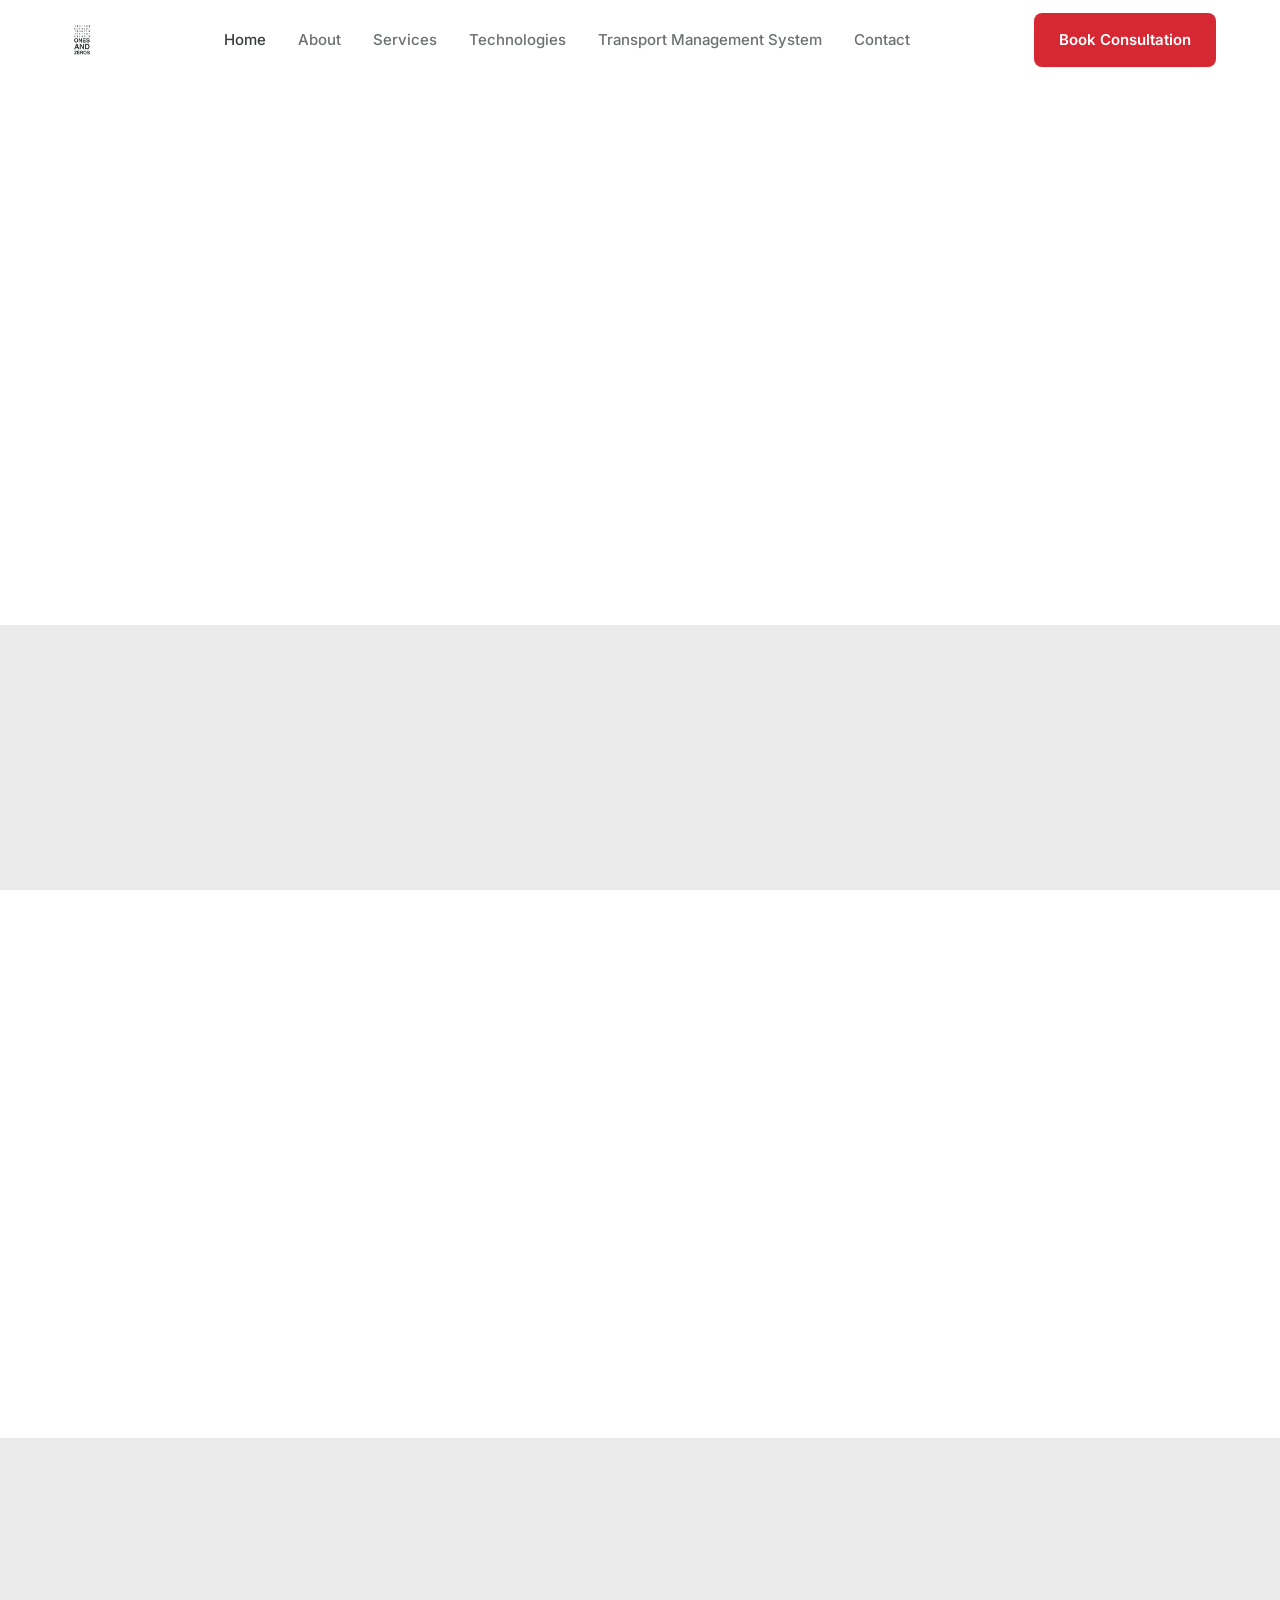
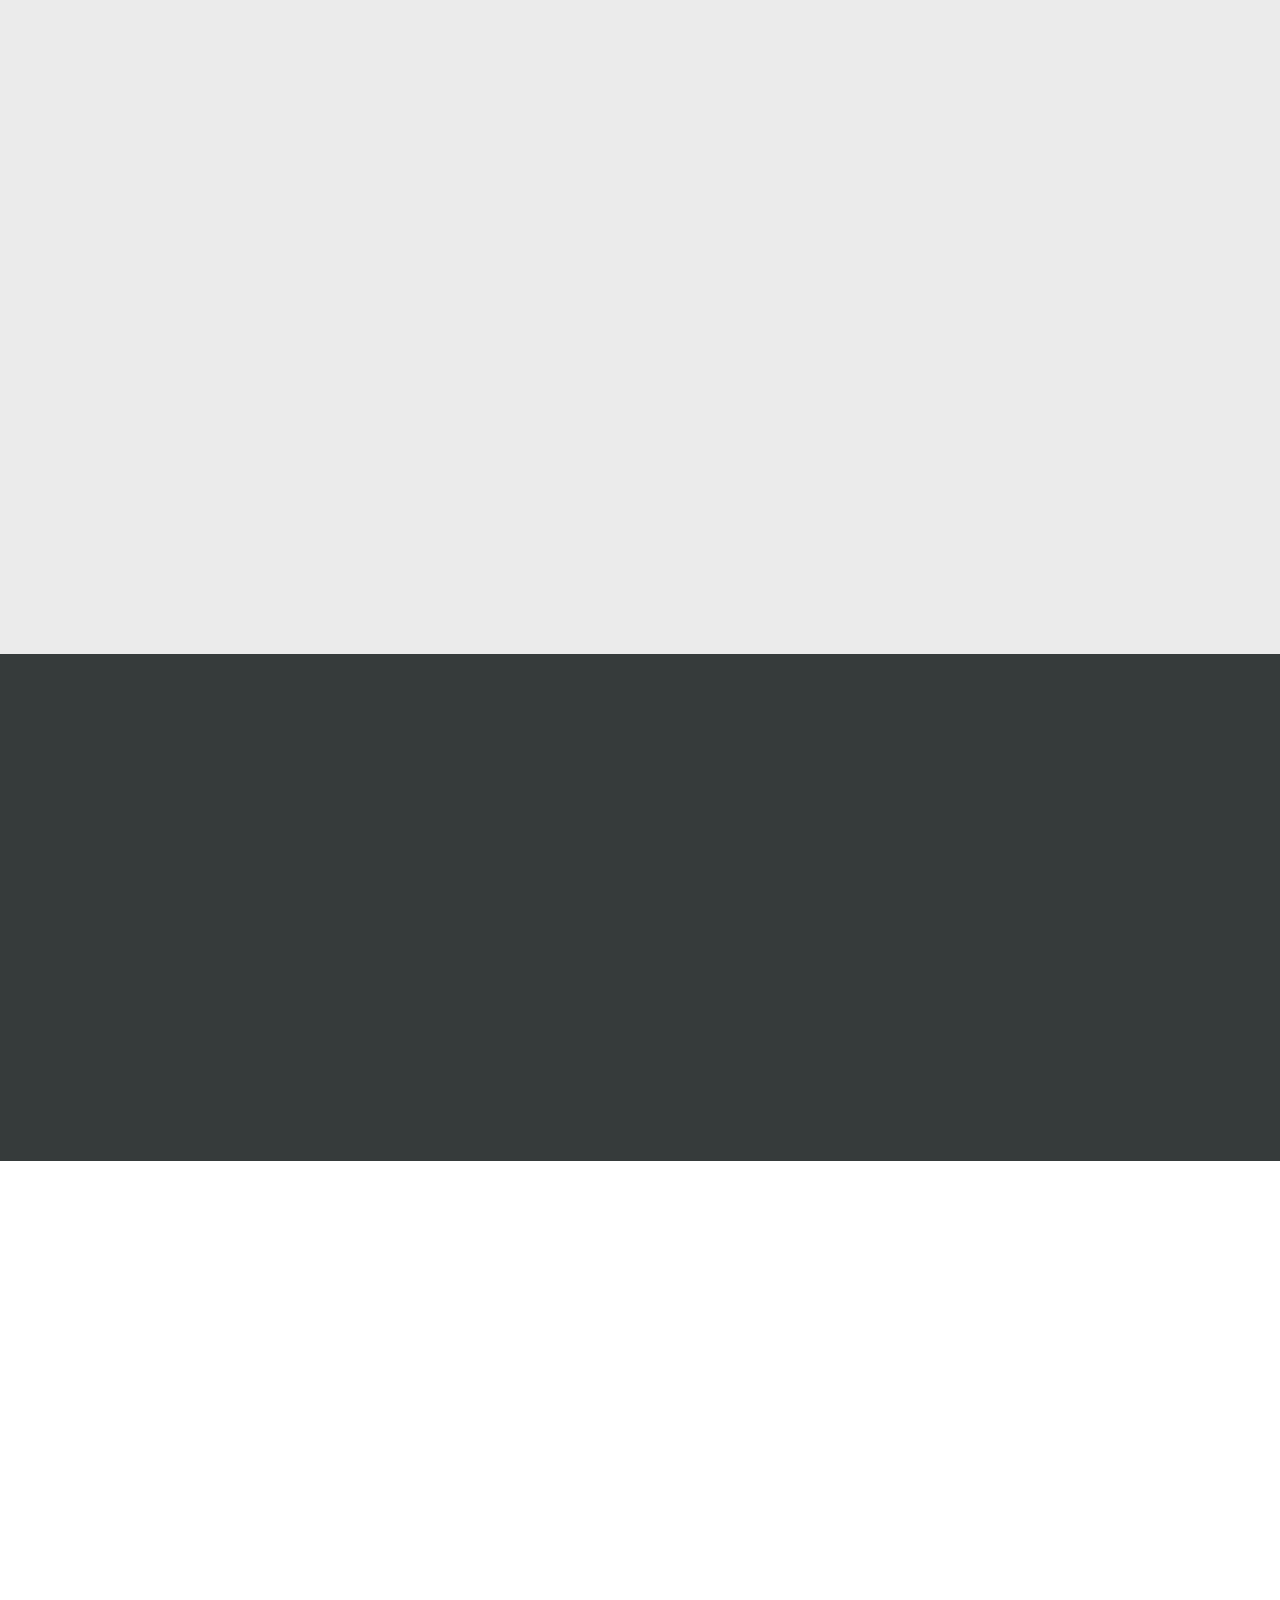
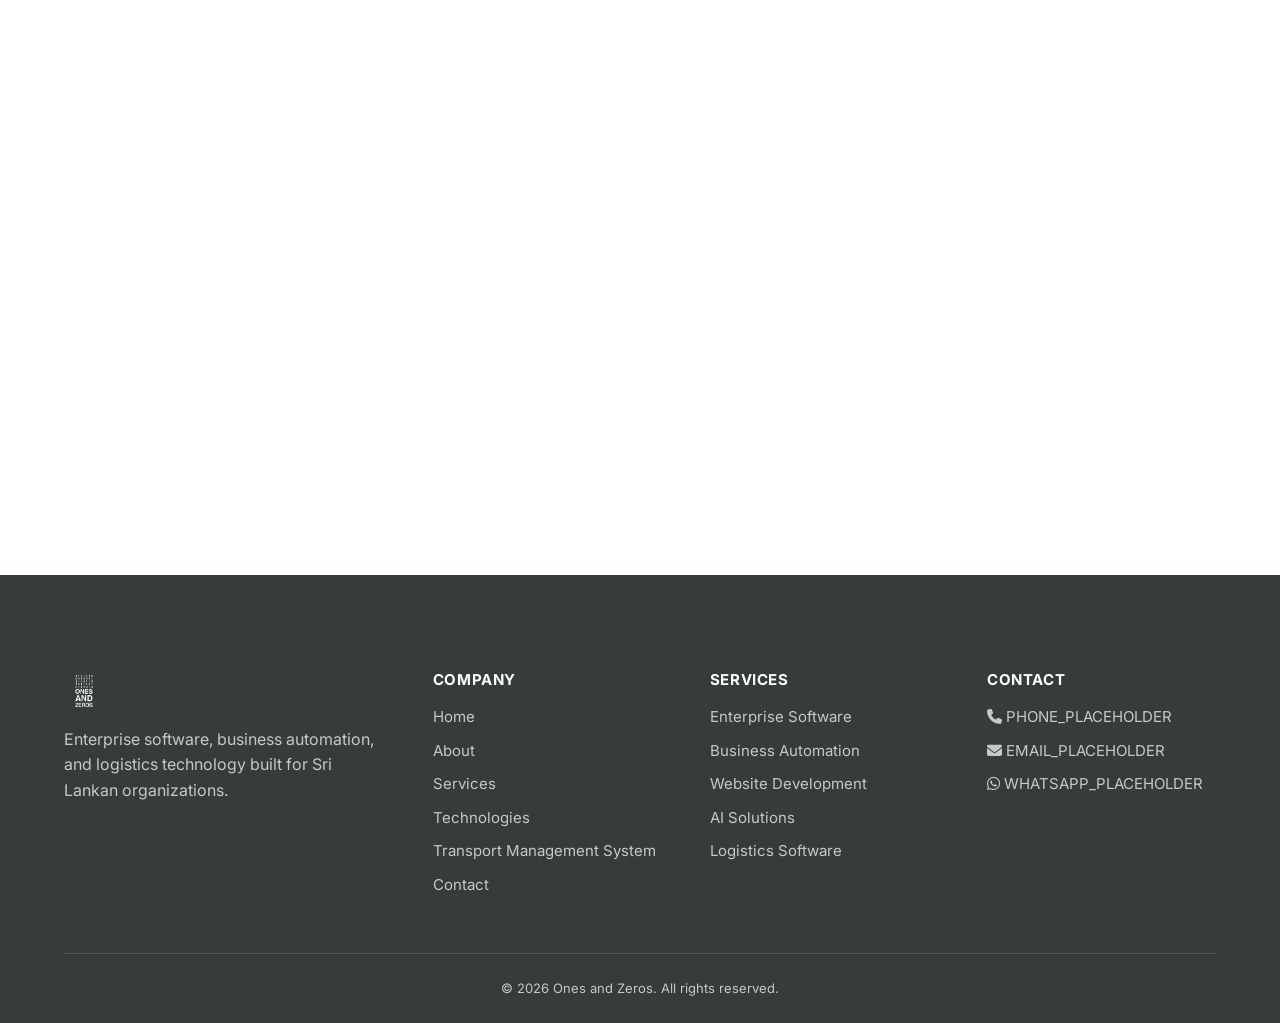
==== commit cbe5d807: "Build design system foundation and home page" ====
--- a/index.html
+++ b/index.html
@@ -1,507 +1,250 @@
 <!DOCTYPE html>
 <html lang="en">
 <head>
-  <meta charset="UTF-8" />
-  <meta name="viewport" content="width=device-width, initial-scale=1.0" />
-  <meta name="description" content="Once and Zeros is a software engineering company that builds modern digital solutions for businesses — web platforms, mobile apps, ERP systems, and SaaS products." />
-  <title>Once and Zeros — Software Engineering</title>
-  <link rel="preconnect" href="https://fonts.googleapis.com" />
-  <link rel="preconnect" href="https://fonts.gstatic.com" crossorigin />
-  <link href="https://fonts.googleapis.com/css2?family=Inter:wght@300;400;500;600;700;800&family=Instrument+Serif:ital@0;1&display=swap" rel="stylesheet" />
-  <link rel="stylesheet" href="https://cdnjs.cloudflare.com/ajax/libs/font-awesome/6.5.0/css/all.min.css" />
-  <link rel="stylesheet" href="css/styles.css" />
+  <meta charset="UTF-8">
+  <meta name="viewport" content="width=device-width, initial-scale=1.0">
+  <title>Ones and Zeros | Enterprise Software Development Company in Sri Lanka</title>
+  <meta name="description" content="Ones and Zeros is a Sri Lanka-based software engineering company building enterprise software, business automation, and transport management solutions for growing organizations.">
+  <link rel="canonical" href="SITE_URL_PLACEHOLDER/">
+
+  <meta property="og:title" content="Ones and Zeros | Enterprise Software Development Company in Sri Lanka">
+  <meta property="og:description" content="Custom enterprise software, business automation, and logistics technology built around the way your business operates.">
+  <meta property="og:type" content="website">
+  <meta property="og:url" content="SITE_URL_PLACEHOLDER/">
+  <meta property="og:image" content="SITE_URL_PLACEHOLDER/assets/logo/2.png">
+  <meta property="og:site_name" content="Ones and Zeros">
+  <meta name="twitter:card" content="summary_large_image">
+
+  <link rel="icon" href="assets/logo/1.png">
+
+  <link rel="preconnect" href="https://fonts.googleapis.com">
+  <link rel="preconnect" href="https://fonts.gstatic.com" crossorigin>
+  <link href="https://fonts.googleapis.com/css2?family=Inter:wght@400;500;600;700&family=Instrument+Serif:ital@0;1&display=swap" rel="stylesheet">
+  <link rel="stylesheet" href="https://cdnjs.cloudflare.com/ajax/libs/font-awesome/6.5.1/css/all.min.css">
+  <link rel="stylesheet" href="css/styles.css">
+
+  <script type="application/ld+json">
+  {
+    "@context": "https://schema.org",
+    "@type": "Organization",
+    "name": "Ones and Zeros",
+    "url": "SITE_URL_PLACEHOLDER/",
+    "logo": "SITE_URL_PLACEHOLDER/assets/logo/1.png",
+    "address": {
+      "@type": "PostalAddress",
+      "addressLocality": "Ratmalana",
+      "addressCountry": "LK"
+    },
+    "contactPoint": {
+      "@type": "ContactPoint",
+      "telephone": "PHONE_PLACEHOLDER",
+      "email": "EMAIL_PLACEHOLDER",
+      "contactType": "customer service"
+    }
+  }
+  </script>
 </head>
 <body>
 
-  <!-- NAV -->
-  <header class="nav-wrapper" id="navbar">
-    <nav class="nav-inner">
-      <a href="#" class="nav-logo">Once and Zeros</a>
-      <ul class="nav-links" id="navLinks">
-        <li><a href="#solutions">Solutions</a></li>
-        <li><a href="#services">Services</a></li>
-        <li><a href="#process">Process</a></li>
-        <li><a href="#about">About</a></li>
-        <li><a href="#contact">Contact</a></li>
-      </ul>
-      <a href="#contact" class="btn btn-primary nav-cta">Start a Project &rarr;</a>
-      <button class="nav-toggle" id="navToggle" aria-label="Toggle menu">
-        <span></span><span></span><span></span>
-      </button>
-    </nav>
+  <header class="site-header" data-header>
+    <div class="container nav">
+      <a href="index.html" class="nav-logo"><img src="assets/logo/1.png" alt="Ones and Zeros"></a>
+      <nav class="nav-menu" aria-label="Primary">
+        <a href="index.html" class="nav-link is-active">Home</a>
+        <a href="about.html" class="nav-link">About</a>
+        <a href="services.html" class="nav-link">Services</a>
+        <a href="technologies.html" class="nav-link">Technologies</a>
+        <a href="tms.html" class="nav-link">Transport Management System</a>
+        <a href="contact.html" class="nav-link">Contact</a>
+      </nav>
+      <div class="nav-actions">
+        <a href="contact.html#consultation-form" class="btn btn-primary nav-cta">Book Consultation</a>
+        <button class="nav-toggle" type="button" aria-label="Open menu" aria-expanded="false" aria-controls="mobile-menu" data-nav-toggle>
+          <i class="fa-solid fa-bars"></i>
+        </button>
+      </div>
+    </div>
+    <div class="nav-mobile-panel" id="mobile-menu" data-nav-mobile-panel>
+      <a href="index.html" class="nav-link is-active">Home</a>
+      <a href="about.html" class="nav-link">About</a>
+      <a href="services.html" class="nav-link">Services</a>
+      <a href="technologies.html" class="nav-link">Technologies</a>
+      <a href="tms.html" class="nav-link">Transport Management System</a>
+      <a href="contact.html" class="nav-link">Contact</a>
+      <a href="contact.html#consultation-form" class="btn btn-primary">Book Consultation</a>
+    </div>
   </header>
 
   <main>
 
-    <!-- HERO -->
-    <section class="hero" id="home">
-      <div class="hero-orb hero-orb--1"></div>
-      <div class="hero-orb hero-orb--2"></div>
-      <div class="hero-watermark" aria-hidden="true">ONCE&nbsp;&amp;&nbsp;ZEROS</div>
-      <div class="hero-container">
-        <div class="hero-content">
-          <span class="label label--blue">Software Engineering Company</span>
-          <h1 class="hero-headline">
-            We build software<br />
-            <em>businesses rely on</em>
-          </h1>
-          <p class="hero-sub">
-            From web platforms and mobile applications to ERP systems and SaaS products —
-            we engineer custom digital solutions designed around your business.
-          </p>
-          <div class="hero-actions">
-            <a href="#contact" class="btn btn-accent">Start a Project <i class="fa-solid fa-arrow-right"></i></a>
-            <a href="#solutions" class="btn btn-ghost">Learn More</a>
+    <section class="hero">
+      <div class="container hero-content reveal">
+        <span class="eyebrow"><i class="fa-solid fa-shapes"></i> Software Engineering Company</span>
+        <h1>Enterprise Software Built Around <span class="display-serif">Your Business</span></h1>
+        <p class="lead">We design and develop custom software solutions that help organizations streamline operations, automate workflows, and achieve greater efficiency through technology.</p>
+        <div class="btn-group">
+          <a href="contact.html#consultation-form" class="btn btn-primary btn-lg">Book Consultation</a>
+          <a href="services.html" class="btn btn-secondary btn-lg">Explore Our Solutions</a>
+        </div>
+      </div>
+    </section>
+
+    <section class="section section--alt">
+      <div class="container">
+        <div class="trust-strip">
+          <div class="trust-item reveal"><i class="fa-solid fa-award"></i><span>Nearly 10 Years of Industry Experience</span></div>
+          <div class="trust-item reveal reveal-delay-1"><i class="fa-solid fa-building"></i><span>Enterprise-Focused Solutions</span></div>
+          <div class="trust-item reveal reveal-delay-2"><i class="fa-solid fa-headset"></i><span>Long-Term Technical Support</span></div>
+          <div class="trust-item reveal"><i class="fa-solid fa-code"></i><span>Custom-Built Systems</span></div>
+          <div class="trust-item reveal reveal-delay-1"><i class="fa-solid fa-brain"></i><span>AI-Ready Architecture</span></div>
+          <div class="trust-item reveal reveal-delay-2"><i class="fa-solid fa-truck-fast"></i><span>Logistics &amp; Fleet Expertise</span></div>
+        </div>
+      </div>
+    </section>
+
+    <section class="section">
+      <div class="container">
+        <div class="section-header reveal">
+          <span class="eyebrow">About Ones and Zeros</span>
+          <h2>Technology That Solves Real Business Problems</h2>
+        </div>
+        <div class="prose reveal">
+          <p>Ones and Zeros is a software engineering company focused on building practical solutions that help organizations operate more efficiently.</p>
+          <p>From enterprise software and business automation to fleet management platforms and custom digital solutions, we create software designed around real operational needs.</p>
+          <p style="text-align:center; margin-top: var(--space-3);"><a href="about.html" class="btn-ghost">Learn More <i class="fa-solid fa-arrow-right"></i></a></p>
+        </div>
+      </div>
+    </section>
+
+    <section class="section section--alt">
+      <div class="container">
+        <div class="section-header reveal">
+          <span class="eyebrow">What We Build</span>
+          <h2>Services Overview</h2>
+        </div>
+        <div class="card-grid">
+          <a href="services.html#custom-enterprise-software" class="card reveal">
+            <div class="icon-chip"><i class="fa-solid fa-building-columns"></i></div>
+            <h3>Custom Enterprise Software</h3>
+            <p>Tailored systems designed around your organization's workflows and operational requirements.</p>
+          </a>
+          <a href="services.html#business-automation" class="card reveal reveal-delay-1">
+            <div class="icon-chip"><i class="fa-solid fa-gears"></i></div>
+            <h3>Business Automation</h3>
+            <p>Reduce manual processes and improve productivity through automation.</p>
+          </a>
+          <a href="services.html#corporate-website-development" class="card reveal reveal-delay-2">
+            <div class="icon-chip"><i class="fa-solid fa-globe"></i></div>
+            <h3>Corporate Website Development</h3>
+            <p>Professional websites designed to strengthen your digital presence.</p>
+          </a>
+          <a href="services.html#ai-powered-solutions" class="card reveal">
+            <div class="icon-chip"><i class="fa-solid fa-brain"></i></div>
+            <h3>AI-Powered Solutions</h3>
+            <p>Future-ready software enhanced with intelligent automation and insights.</p>
+          </a>
+          <a href="services.html#logistics-fleet-solutions" class="card reveal reveal-delay-1">
+            <div class="icon-chip"><i class="fa-solid fa-truck-fast"></i></div>
+            <h3>Logistics &amp; Fleet Solutions</h3>
+            <p>Advanced software solutions built specifically for transport and logistics operations.</p>
+          </a>
+        </div>
+      </div>
+    </section>
+
+    <section class="section section--dark">
+      <div class="container">
+        <div class="flagship-banner reveal">
+          <div>
+            <span class="flagship-badge"><i class="fa-solid fa-star"></i> Flagship Solution</span>
+            <h2>Transport Management System</h2>
+            <p class="lead display-serif" style="font-size:1.5rem;">Built for Logistics, Transport, and Fleet Operations</p>
           </div>
-        </div>
-        <div class="hero-visual">
-          <div class="hero-card hero-card--main">
-            <div class="hc-header">
-              <div class="hc-dot hc-dot--green"></div>
-              <span class="hc-badge">Active Project</span>
-            </div>
-            <div class="hc-title">E-Commerce Platform</div>
-            <div class="hc-sub">Custom SaaS &mdash; In Development</div>
-            <div class="hc-bar-track">
-              <div class="hc-bar-fill" style="width:78%"></div>
-            </div>
-            <div class="hc-bar-label">78% Complete</div>
-            <div class="hc-avatars">
-              <div class="hc-avatar" style="background:#4f46e5">J</div>
-              <div class="hc-avatar" style="background:#0ea5e9">S</div>
-              <div class="hc-avatar" style="background:#10b981">A</div>
-            </div>
+          <p class="lead">Manage vehicles, drivers, trips, fuel consumption, expenses, revenue, maintenance, and operational reporting from a centralized platform designed to improve visibility and profitability.</p>
+          <div class="btn-group">
+            <a href="tms.html#live-demo" class="btn btn-primary">View Live Demo</a>
+            <a href="tms.html#brochure" class="btn btn-secondary">Download Product Brochure</a>
+            <a href="contact.html" class="btn btn-secondary">Contact Sales</a>
           </div>
-          <div class="hero-mini-cards">
-            <div class="hero-card hero-card--mini">
-              <i class="fa-solid fa-rocket hc-icon"></i>
-              <div>
-                <span class="hc-mini-num">50+</span>
-                <span class="hc-mini-label">Projects Delivered</span>
-              </div>
-            </div>
-            <div class="hero-card hero-card--mini">
-              <i class="fa-solid fa-star hc-icon hc-icon--gold"></i>
-              <div>
-                <span class="hc-mini-num">8+</span>
-                <span class="hc-mini-label">Years Experience</span>
-              </div>
-            </div>
+        </div>
+      </div>
+    </section>
+
+    <section class="section">
+      <div class="container">
+        <div class="section-header reveal">
+          <span class="eyebrow">Security</span>
+          <h2>Your Data Stays Yours</h2>
+          <p class="lead">Unlike many shared software platforms, our solutions can be deployed in dedicated environments designed for your organization. Your customer information, supplier records, operational data, and business processes remain isolated, secure, and under your control.</p>
+        </div>
+        <div class="feature-grid">
+          <div class="feature-item reveal"><i class="fa-solid fa-server"></i><span>Dedicated Deployment Options</span></div>
+          <div class="feature-item reveal reveal-delay-1"><i class="fa-solid fa-database"></i><span>Isolated Customer Data</span></div>
+          <div class="feature-item reveal reveal-delay-2"><i class="fa-solid fa-shield-halved"></i><span>Secure Infrastructure</span></div>
+          <div class="feature-item reveal"><i class="fa-solid fa-key"></i><span>Access Control</span></div>
+          <div class="feature-item reveal reveal-delay-1"><i class="fa-solid fa-cloud-arrow-up"></i><span>Backup Protection</span></div>
+          <div class="feature-item reveal reveal-delay-2"><i class="fa-solid fa-user-shield"></i><span>Enterprise Security Practices</span></div>
+        </div>
+      </div>
+    </section>
+
+    <section class="section">
+      <div class="container">
+        <div class="cta-banner reveal">
+          <h2>Ready to Improve Operational Efficiency?</h2>
+          <div class="btn-group">
+            <a href="contact.html#consultation-form" class="btn btn-primary btn-lg">Schedule Consultation</a>
+            <a href="contact.html" class="btn btn-secondary btn-lg">Contact Us</a>
           </div>
         </div>
       </div>
     </section>
 
-    <!-- STATS STRIP -->
-    <section class="stats-strip">
-      <div class="container">
-        <div class="stats-strip-inner">
-          <div class="stats-strip-left">
-            <p class="stats-strip-tag">Our Track Record</p>
-            <h2 class="stats-strip-headline">CUSTOM SOFTWARE,<br />REAL RESULTS.</h2>
-          </div>
-          <div class="stats-strip-divider"></div>
-          <div class="stats-strip-right">
-            <div class="strip-stat">
-              <span class="strip-stat-num">50+</span>
-              <span class="strip-stat-label">Projects Delivered</span>
-            </div>
-            <div class="strip-stat">
-              <span class="strip-stat-num">8+</span>
-              <span class="strip-stat-label">Years Engineering</span>
-            </div>
-            <div class="strip-stat">
-              <span class="strip-stat-num">100%</span>
-              <span class="strip-stat-label">Custom Solutions</span>
-            </div>
-          </div>
-          <a href="#services" class="btn btn-ghost-light">View Services <i class="fa-solid fa-arrow-right"></i></a>
-        </div>
-      </div>
-    </section>
-
-    <!-- SOLUTIONS -->
-    <section class="section solutions" id="solutions">
-      <div class="container">
-        <div class="section-split">
-          <div class="split-left">
-            <span class="label">What We Do</span>
-            <h2 class="section-title">Software that moves your business forward.</h2>
-            <p class="split-sub">Once and Zeros builds modern, scalable digital solutions that help organisations operate more efficiently, reach more customers, and grow with confidence.</p>
-            <a href="#services" class="btn btn-dark">Explore Services <i class="fa-solid fa-arrow-right"></i></a>
-          </div>
-          <div class="split-right">
-            <div class="solution-pillars">
-              <div class="pillar">
-                <div class="pillar-icon"><i class="fa-solid fa-scale-balanced"></i></div>
-                <div>
-                  <h4>Scalability</h4>
-                  <p>Systems built to grow alongside your business without costly rewrites.</p>
-                </div>
-              </div>
-              <div class="pillar">
-                <div class="pillar-icon"><i class="fa-solid fa-shield-halved"></i></div>
-                <div>
-                  <h4>Reliability</h4>
-                  <p>Robust architecture you can depend on — in production, every day.</p>
-                </div>
-              </div>
-              <div class="pillar">
-                <div class="pillar-icon"><i class="fa-solid fa-layer-group"></i></div>
-                <div>
-                  <h4>Modern Architecture</h4>
-                  <p>Cloud-native, maintainable codebases that support long-term goals.</p>
-                </div>
-              </div>
-              <div class="pillar">
-                <div class="pillar-icon"><i class="fa-solid fa-chart-line"></i></div>
-                <div>
-                  <h4>Business Growth</h4>
-                  <p>Technology decisions made through a business lens, not just a technical one.</p>
-                </div>
-              </div>
-            </div>
-          </div>
-        </div>
-      </div>
-    </section>
-
-    <!-- SERVICES -->
-    <section class="section services" id="services">
-      <div class="container">
-        <div class="section-header">
-          <span class="label">Core Services</span>
-          <h2 class="section-title">Everything your project needs,<br />under one roof.</h2>
-        </div>
-        <div class="services-grid">
-          <div class="service-card service-card--dark">
-            <div class="service-card-inner">
-              <div class="service-icon"><i class="fa-solid fa-code"></i></div>
-              <h3>Custom Software Development</h3>
-              <p>Tailored applications designed precisely around your workflows, processes, and goals — not generic templates.</p>
-              <a href="#contact" class="card-link">Discuss your project <i class="fa-solid fa-arrow-right"></i></a>
-            </div>
-          </div>
-          <div class="service-card service-card--light">
-            <div class="service-card-inner">
-              <div class="service-icon"><i class="fa-solid fa-globe"></i></div>
-              <h3>Web Applications</h3>
-              <p>Modern cloud-based platforms, customer portals, dashboards, and internal business systems built for performance.</p>
-              <a href="#contact" class="card-link">Discuss your project <i class="fa-solid fa-arrow-right"></i></a>
-            </div>
-          </div>
-          <div class="service-card service-card--light">
-            <div class="service-card-inner">
-              <div class="service-icon"><i class="fa-solid fa-mobile-screen"></i></div>
-              <h3>Mobile Applications</h3>
-              <p>Polished mobile experiences for customers, field teams, and management — iOS, Android, or cross-platform.</p>
-              <a href="#contact" class="card-link">Discuss your project <i class="fa-solid fa-arrow-right"></i></a>
-            </div>
-          </div>
-          <div class="service-card service-card--accent">
-            <div class="service-card-inner">
-              <div class="service-icon"><i class="fa-solid fa-building"></i></div>
-              <h3>ERP &amp; Business Systems</h3>
-              <p>End-to-end systems that bring together operations, finance, inventory, HR, and reporting into one cohesive platform.</p>
-              <a href="#contact" class="card-link">Discuss your project <i class="fa-solid fa-arrow-right"></i></a>
-            </div>
-          </div>
-          <div class="service-card service-card--light">
-            <div class="service-card-inner">
-              <div class="service-icon"><i class="fa-solid fa-rocket"></i></div>
-              <h3>SaaS Development</h3>
-              <p>Subscription-based platforms built for scale — from MVP to full product, with multi-tenant architecture from the start.</p>
-              <a href="#contact" class="card-link">Discuss your project <i class="fa-solid fa-arrow-right"></i></a>
-            </div>
-          </div>
-          <div class="service-card service-card--light">
-            <div class="service-card-inner">
-              <div class="service-icon"><i class="fa-solid fa-plug"></i></div>
-              <h3>System Integration</h3>
-              <p>Connect your platforms, APIs, and business workflows so your tools work together and your data flows freely.</p>
-              <a href="#contact" class="card-link">Discuss your project <i class="fa-solid fa-arrow-right"></i></a>
-            </div>
-          </div>
-        </div>
-      </div>
-    </section>
-
-    <!-- PROCESS -->
-    <section class="section process" id="process">
-      <div class="container">
-        <div class="section-header">
-          <span class="label">How We Work</span>
-          <h2 class="section-title">A clear process from<br />brief to launch.</h2>
-        </div>
-        <div class="process-track">
-          <div class="process-step">
-            <div class="step-num">01</div>
-            <div class="step-body">
-              <h4>Discovery</h4>
-              <p>We learn your business, your users, and your goals before writing a single line of code.</p>
-            </div>
-          </div>
-          <div class="process-step">
-            <div class="step-num">02</div>
-            <div class="step-body">
-              <h4>Planning</h4>
-              <p>Scope, timeline, and architecture are defined — giving you full visibility before work begins.</p>
-            </div>
-          </div>
-          <div class="process-step">
-            <div class="step-num">03</div>
-            <div class="step-body">
-              <h4>Design</h4>
-              <p>Interfaces designed for real users — clear, functional, and aligned with your brand.</p>
-            </div>
-          </div>
-          <div class="process-step">
-            <div class="step-num">04</div>
-            <div class="step-body">
-              <h4>Development</h4>
-              <p>Clean, well-structured code built iteratively with regular reviews and progress updates.</p>
-            </div>
-          </div>
-          <div class="process-step">
-            <div class="step-num">05</div>
-            <div class="step-body">
-              <h4>Deployment</h4>
-              <p>Careful release planning, testing, and go-live support so launch day is smooth.</p>
-            </div>
-          </div>
-          <div class="process-step">
-            <div class="step-num">06</div>
-            <div class="step-body">
-              <h4>Support</h4>
-              <p>Ongoing maintenance, improvements, and a long-term partnership as your business evolves.</p>
-            </div>
-          </div>
-        </div>
-      </div>
-    </section>
-
-    <!-- WHY -->
-    <section class="section why" id="why">
-      <div class="container">
-        <div class="why-inner">
-          <div class="why-left">
-            <span class="label">Why Once and Zeros</span>
-            <h2 class="section-title">Engineering built<br />for the long term.</h2>
-            <p>We work as a dedicated engineering partner — not a vendor. That means we think beyond the current sprint and focus on what's right for your business over time.</p>
-            <a href="#contact" class="btn btn-dark">Start a Conversation <i class="fa-solid fa-arrow-right"></i></a>
-          </div>
-          <div class="why-right">
-            <div class="why-item">
-              <div class="why-check"><i class="fa-solid fa-check"></i></div>
-              <div>
-                <h4>Custom to your business</h4>
-                <p>Every solution is scoped and built for your specific context — no off-the-shelf shortcuts.</p>
-              </div>
-            </div>
-            <div class="why-item">
-              <div class="why-check"><i class="fa-solid fa-check"></i></div>
-              <div>
-                <h4>Modern, maintainable code</h4>
-                <p>Systems you can hand off, extend, and maintain — not technical debt under a polished surface.</p>
-              </div>
-            </div>
-            <div class="why-item">
-              <div class="why-check"><i class="fa-solid fa-check"></i></div>
-              <div>
-                <h4>Scalable from day one</h4>
-                <p>Architecture that handles where you're going, not just where you are today.</p>
-              </div>
-            </div>
-            <div class="why-item">
-              <div class="why-check"><i class="fa-solid fa-check"></i></div>
-              <div>
-                <h4>Long-term thinking</h4>
-                <p>We recommend what's right for the project — even when it's the harder, slower path.</p>
-              </div>
-            </div>
-            <div class="why-item">
-              <div class="why-check"><i class="fa-solid fa-check"></i></div>
-              <div>
-                <h4>Quality engineering</h4>
-                <p>Rigorous review, testing, and delivery standards on every project we take on.</p>
-              </div>
-            </div>
-          </div>
-        </div>
-      </div>
-    </section>
-
-    <!-- GROW BEYOND (dark feature section) -->
-    <section class="grow-section">
-      <div class="grow-globe" aria-hidden="true">
-        <div class="globe-sphere"></div>
-        <div class="globe-ring globe-ring--1"></div>
-        <div class="globe-ring globe-ring--2"></div>
-      </div>
-      <div class="container grow-container">
-        <span class="label label--light">Our Promise</span>
-        <h2 class="grow-headline">BUILD BEYOND<br />LIMITS WITH<br />ONCE AND ZEROS</h2>
-        <p class="grow-sub">Whether you're launching an MVP, scaling an enterprise system, or replacing legacy software — we make it simple, fast, and built to last.</p>
-        <a href="#contact" class="btn btn-accent">Explore More <i class="fa-solid fa-arrow-right"></i></a>
-      </div>
-    </section>
-
-    <!-- WHO WE SERVE -->
-    <section class="section serve" id="about">
-      <div class="container">
-        <div class="section-header">
-          <span class="label">Who We Serve</span>
-          <h2 class="section-title">Built for businesses<br />of every size.</h2>
-        </div>
-        <div class="serve-grid">
-          <div class="serve-card serve-card--dark">
-            <div class="serve-icon"><i class="fa-solid fa-seedling"></i></div>
-            <h3>Startups &amp; Founders</h3>
-            <p>Turn your idea into a working product. We build your MVP fast, without cutting corners that matter.</p>
-            <ul class="serve-list">
-              <li><i class="fa-solid fa-check"></i> MVP &amp; product development</li>
-              <li><i class="fa-solid fa-check"></i> Technical co-founder support</li>
-              <li><i class="fa-solid fa-check"></i> Investor-ready architecture</li>
-            </ul>
-          </div>
-          <div class="serve-card serve-card--blue">
-            <div class="serve-icon"><i class="fa-solid fa-briefcase"></i></div>
-            <h3>SMEs &amp; Scale-Ups</h3>
-            <p>Modernise your operations, automate your workflows, and grow your digital footprint with confidence.</p>
-            <ul class="serve-list">
-              <li><i class="fa-solid fa-check"></i> Custom business systems</li>
-              <li><i class="fa-solid fa-check"></i> Process automation</li>
-              <li><i class="fa-solid fa-check"></i> Digital transformation</li>
-            </ul>
-          </div>
-          <div class="serve-card serve-card--light">
-            <div class="serve-icon"><i class="fa-solid fa-building-columns"></i></div>
-            <h3>Enterprises</h3>
-            <p>Large-scale platforms, ERP integrations, and complex system architecture — delivered with precision.</p>
-            <ul class="serve-list">
-              <li><i class="fa-solid fa-check"></i> Enterprise system integration</li>
-              <li><i class="fa-solid fa-check"></i> Legacy modernisation</li>
-              <li><i class="fa-solid fa-check"></i> Scalable cloud architecture</li>
-            </ul>
-          </div>
-        </div>
-
-        <!-- Mission / Vision / Commitment -->
-        <div class="about-inner">
-          <div class="about-card about-card--mission">
-            <span class="label label--light">Mission</span>
-            <h3>To help businesses build software that actually works for them.</h3>
-            <p>Too many organisations are held back by systems that don't fit, don't scale, or weren't built with care. We exist to change that — delivering software that solves real problems and creates real value.</p>
-          </div>
-          <div class="about-card about-card--vision">
-            <span class="label label--light">Vision</span>
-            <h3>A world where every business has access to great software.</h3>
-            <p>We believe great engineering shouldn't be reserved for well-funded startups. Once and Zeros brings the same technical standards and long-term thinking to businesses of all sizes.</p>
-          </div>
-          <div class="about-card about-card--commitment">
-            <span class="label">Commitment</span>
-            <h3>Quality without compromise.</h3>
-            <p>We don't ship work we're not proud of. Every project we take on receives our full attention — from architecture decisions to the final user interaction.</p>
-          </div>
-        </div>
-      </div>
-    </section>
-
-    <!-- CONTACT -->
-    <section class="section contact" id="contact">
-      <div class="container">
-        <div class="contact-inner">
-          <div class="contact-left">
-            <span class="label">Get in Touch</span>
-            <h2 class="section-title">Let's build something<br /><em>worth building.</em></h2>
-            <p>Tell us about your project. We'll follow up within one business day to discuss scope, timeline, and next steps.</p>
-            <div class="contact-detail">
-              <i class="fa-solid fa-envelope"></i>
-              <span>hello@onceandzeros.com</span>
-            </div>
-            <div class="contact-highlights">
-              <div class="contact-highlight">
-                <i class="fa-solid fa-clock"></i>
-                <span>Response within 1 business day</span>
-              </div>
-              <div class="contact-highlight">
-                <i class="fa-solid fa-lock"></i>
-                <span>NDAs available on request</span>
-              </div>
-              <div class="contact-highlight">
-                <i class="fa-solid fa-globe"></i>
-                <span>Working with clients globally</span>
-              </div>
-            </div>
-          </div>
-          <div class="contact-right">
-            <form class="contact-form" id="contactForm" novalidate>
-              <div class="form-row">
-                <div class="form-group">
-                  <label for="name">Full Name</label>
-                  <input type="text" id="name" name="name" placeholder="Jane Smith" required />
-                </div>
-                <div class="form-group">
-                  <label for="company">Company</label>
-                  <input type="text" id="company" name="company" placeholder="Acme Ltd" />
-                </div>
-              </div>
-              <div class="form-group">
-                <label for="email">Email Address</label>
-                <input type="email" id="email" name="email" placeholder="jane@acme.com" required />
-              </div>
-              <div class="form-group">
-                <label for="message">Project Details</label>
-                <textarea id="message" name="message" rows="5" placeholder="Tell us about your project — what you're building, the problem it solves, and any timelines or constraints." required></textarea>
-              </div>
-              <button type="submit" class="btn btn-accent btn-full">Send Message <i class="fa-solid fa-arrow-right"></i></button>
-              <p class="form-note" id="formNote"></p>
-            </form>
-          </div>
-        </div>
-      </div>
-    </section>
-
   </main>
 
-  <!-- FOOTER -->
-  <footer class="footer">
+  <footer class="site-footer">
     <div class="container">
-      <div class="footer-inner">
-        <div class="footer-brand">
-          <span class="nav-logo">Once and Zeros</span>
-          <p>Software engineering for businesses that mean business.</p>
-        </div>
-        <div class="footer-links">
-          <h5>Company</h5>
+      <div class="footer-grid">
+        <div class="footer-col footer-brand">
+          <img src="assets/logo/2.png" alt="Ones and Zeros">
+          <p>Enterprise software, business automation, and logistics technology built for Sri Lankan organizations.</p>
+        </div>
+        <div class="footer-col">
+          <h4>Company</h4>
           <ul>
-            <li><a href="#solutions">Solutions</a></li>
-            <li><a href="#services">Services</a></li>
-            <li><a href="#about">About</a></li>
-            <li><a href="#contact">Contact</a></li>
+            <li><a href="index.html">Home</a></li>
+            <li><a href="about.html">About</a></li>
+            <li><a href="services.html">Services</a></li>
+            <li><a href="technologies.html">Technologies</a></li>
+            <li><a href="tms.html">Transport Management System</a></li>
+            <li><a href="contact.html">Contact</a></li>
           </ul>
         </div>
-        <div class="footer-links">
-          <h5>Services</h5>
+        <div class="footer-col">
+          <h4>Services</h4>
           <ul>
-            <li><a href="#services">Custom Software</a></li>
-            <li><a href="#services">Web Applications</a></li>
-            <li><a href="#services">Mobile Apps</a></li>
-            <li><a href="#services">ERP &amp; Systems</a></li>
+            <li><a href="services.html#custom-enterprise-software">Enterprise Software</a></li>
+            <li><a href="services.html#business-automation">Business Automation</a></li>
+            <li><a href="services.html#corporate-website-development">Website Development</a></li>
+            <li><a href="services.html#ai-powered-solutions">AI Solutions</a></li>
+            <li><a href="services.html#logistics-fleet-solutions">Logistics Software</a></li>
           </ul>
         </div>
-        <div class="footer-cta">
-          <h5>Ready to start?</h5>
-          <p>Let's talk about your project.</p>
-          <a href="#contact" class="btn btn-accent">Start a Project</a>
+        <div class="footer-col">
+          <h4>Contact</h4>
+          <ul>
+            <li><a href="tel:PHONE_PLACEHOLDER"><i class="fa-solid fa-phone"></i> PHONE_PLACEHOLDER</a></li>
+            <li><a href="mailto:EMAIL_PLACEHOLDER"><i class="fa-solid fa-envelope"></i> EMAIL_PLACEHOLDER</a></li>
+            <li><a href="https://wa.me/WHATSAPP_PLACEHOLDER"><i class="fa-brands fa-whatsapp"></i> WHATSAPP_PLACEHOLDER</a></li>
+          </ul>
         </div>
       </div>
       <div class="footer-bottom">
-        <p>&copy; 2025 Once and Zeros. All rights reserved.</p>
+        <p>&copy; 2026 Ones and Zeros. All rights reserved.</p>
       </div>
     </div>
   </footer>
 
-  <script src="js/main.js"></script>
+  <script src="js/main.js" defer></script>
 </body>
 </html>
--- a/css/styles.css
+++ b/css/styles.css
@@ -1,975 +1,913 @@
-/* ── Reset & Base ─────────────────────────────────────────────── */
-*, *::before, *::after { box-sizing: border-box; margin: 0; padding: 0; }
-
+/* ============================== */
+/* Custom properties / design tokens */
+/* ============================== */
 :root {
-  --white:        #ffffff;
-  --off-white:    #f7f7f5;
-  --surface:      #f0efec;
-  --surface-blue: #f0f5ff;
-  --dark:         #0f0f0f;
-  --dark-card:    #0d1421;
-  --navy:         #0d1421;
-  --navy-mid:     #131c2e;
-  --mid:          #6b6b6b;
-  --border:       #e4e4e0;
-  --accent:       #2563eb;
-  --accent-dark:  #1d4ed8;
-  --accent-bg:    #eef3ff;
-  --accent-glow:  rgba(37, 99, 235, 0.18);
-  --radius-sm:    10px;
-  --radius-md:    18px;
-  --radius-lg:    28px;
-  --shadow-sm:    0 1px 4px rgba(0,0,0,.06);
-  --shadow-md:    0 4px 24px rgba(0,0,0,.08);
-  --shadow-lg:    0 16px 48px rgba(0,0,0,.14);
-}
-
-html { scroll-behavior: smooth; }
-
+  --color-ink: #363B3B;
+  --color-ink-soft: #6B7070;
+  --color-bg: #FFFFFF;
+  --color-bg-subtle: #EBEBEB;
+  --color-border: #DCDDDD;
+  --color-accent: #D62833;
+  --color-accent-dark: #B81F29;
+  --color-accent-tint: #FBE7E8;
+  --color-on-dark: #FFFFFF;
+  --color-on-dark-soft: #C7C9C9;
+
+  --font-ui: 'Inter', -apple-system, BlinkMacSystemFont, sans-serif;
+  --font-display: 'Instrument Serif', Georgia, serif;
+
+  --space-1: 0.5rem;
+  --space-2: 1rem;
+  --space-3: 1.5rem;
+  --space-4: 2rem;
+  --space-5: 3rem;
+  --space-6: 4rem;
+  --space-7: 6rem;
+  --space-8: 8rem;
+
+  --radius-sm: 8px;
+  --radius-md: 12px;
+  --radius-lg: 16px;
+
+  --shadow-sm: 0 1px 2px rgba(0, 0, 0, 0.04);
+  --shadow-md: 0 1px 2px rgba(0, 0, 0, 0.04), 0 8px 24px rgba(0, 0, 0, 0.06);
+  --shadow-lg: 0 4px 8px rgba(0, 0, 0, 0.06), 0 16px 40px rgba(0, 0, 0, 0.08);
+
+  --header-height: 80px;
+  --container-max: 1200px;
+
+  --ease: cubic-bezier(0.4, 0, 0.2, 1);
+}
+
+/* ============================== */
+/* Reset */
+/* ============================== */
+*,
+*::before,
+*::after {
+  box-sizing: border-box;
+}
+
+html {
+  scroll-behavior: smooth;
+}
+
+body,
+h1, h2, h3, h4, p, figure, blockquote {
+  margin: 0;
+}
+
+ul, ol {
+  margin: 0;
+  padding: 0;
+  list-style: none;
+}
+
+img {
+  max-width: 100%;
+  display: block;
+}
+
+a {
+  color: inherit;
+  text-decoration: none;
+}
+
+button {
+  font: inherit;
+  cursor: pointer;
+}
+
+input, textarea {
+  font: inherit;
+}
+
+@media (prefers-reduced-motion: reduce) {
+  html {
+    scroll-behavior: auto;
+  }
+  *, *::before, *::after {
+    animation-duration: 0.001ms !important;
+    transition-duration: 0.001ms !important;
+  }
+}
+
+/* ============================== */
+/* Base typography */
+/* ============================== */
 body {
-  font-family: 'Inter', sans-serif;
-  background: var(--white);
-  color: var(--dark);
+  font-family: var(--font-ui);
+  font-size: 1rem;
   line-height: 1.6;
-  font-size: 16px;
+  color: var(--color-ink);
+  background: var(--color-bg);
   -webkit-font-smoothing: antialiased;
 }
 
-a { color: inherit; text-decoration: none; }
-ul { list-style: none; }
-img { display: block; max-width: 100%; }
-textarea { resize: vertical; }
-
-/* ── Typography helpers ────────────────────────────────────────── */
-.label {
-  display: inline-block;
-  font-size: 11px;
+h1, h2, h3, h4 {
   font-weight: 700;
-  letter-spacing: .12em;
+  line-height: 1.15;
+  letter-spacing: -0.01em;
+  color: var(--color-ink);
+}
+
+h1 { font-size: clamp(2.25rem, 4vw + 1rem, 3.75rem); }
+h2 { font-size: clamp(1.75rem, 2.4vw + 1rem, 2.5rem); }
+h3 { font-size: 1.25rem; }
+
+.lead {
+  font-size: 1.125rem;
+  color: var(--color-ink-soft);
+  line-height: 1.6;
+}
+
+.eyebrow {
+  display: inline-flex;
+  align-items: center;
+  gap: var(--space-1);
+  font-size: 0.8125rem;
+  font-weight: 600;
+  letter-spacing: 0.06em;
   text-transform: uppercase;
-  color: var(--mid);
-  margin-bottom: 16px;
-}
-.label--light { color: rgba(255,255,255,.55); }
-.label--blue  { color: var(--accent); }
-
-.section-title {
-  font-family: 'Instrument Serif', Georgia, serif;
-  font-size: clamp(2rem, 4vw, 3.2rem);
-  line-height: 1.18;
+  color: var(--color-accent);
+}
+
+.display-serif {
+  font-family: var(--font-display);
+  font-style: italic;
   font-weight: 400;
-  letter-spacing: -.02em;
-  margin-bottom: 24px;
-}
-.section-title em { font-style: italic; }
-
-.body-large {
-  font-size: 18px;
-  line-height: 1.7;
-  color: var(--mid);
-  margin-bottom: 32px;
-}
-
-/* ── Layout ────────────────────────────────────────────────────── */
+}
+
+/* ============================== */
+/* Layout helpers */
+/* ============================== */
 .container {
-  max-width: 1200px;
+  width: 100%;
+  max-width: var(--container-max);
   margin: 0 auto;
-  padding: 0 32px;
-}
-
-.section { padding: 100px 0; }
+  padding: 0 var(--space-3);
+}
+
+.section {
+  padding: var(--space-6) 0;
+}
+
+.section--alt {
+  background: var(--color-bg-subtle);
+}
+
+.section--dark {
+  background: var(--color-ink);
+  color: var(--color-on-dark);
+}
+
+.section--dark h1,
+.section--dark h2,
+.section--dark h3 {
+  color: var(--color-on-dark);
+}
+
+.section--dark .lead {
+  color: var(--color-on-dark-soft);
+}
 
 .section-header {
+  max-width: 720px;
+  margin: 0 auto var(--space-5);
   text-align: center;
-  max-width: 640px;
-  margin: 0 auto 64px;
-}
-.section-header .section-title { margin-bottom: 0; }
-
-/* ── Buttons ────────────────────────────────────────────────────── */
+}
+
+.section-header .eyebrow {
+  margin-bottom: var(--space-2);
+}
+
+.section-header h2 {
+  margin-bottom: var(--space-2);
+}
+
+@media (min-width: 768px) {
+  .section {
+    padding: var(--space-7) 0;
+  }
+}
+
+/* ============================== */
+/* Buttons */
+/* ============================== */
 .btn {
   display: inline-flex;
   align-items: center;
-  gap: 8px;
-  padding: 14px 28px;
-  border-radius: 100px;
-  font-size: 14px;
+  justify-content: center;
+  gap: var(--space-1);
+  padding: 0.85rem 1.5rem;
+  border-radius: var(--radius-sm);
   font-weight: 600;
-  cursor: pointer;
-  transition: all .2s ease;
-  border: none;
+  font-size: 0.9375rem;
+  border: 1px solid transparent;
+  transition: transform 150ms var(--ease), box-shadow 150ms var(--ease), background-color 150ms var(--ease), color 150ms var(--ease), border-color 150ms var(--ease);
   white-space: nowrap;
 }
 
-.btn-accent {
-  background: var(--accent);
-  color: var(--white);
-}
-.btn-accent:hover { background: var(--accent-dark); transform: translateY(-1px); box-shadow: 0 8px 24px rgba(37,99,235,.3); }
-
-.btn-dark {
-  background: var(--dark);
-  color: var(--white);
-}
-.btn-dark:hover { background: #222; transform: translateY(-1px); }
+.btn:hover {
+  transform: translateY(-1px);
+}
 
 .btn-primary {
-  background: var(--accent);
-  color: var(--white);
-}
-.btn-primary:hover { background: var(--accent-dark); }
+  background: var(--color-accent);
+  color: #fff;
+  box-shadow: var(--shadow-sm);
+}
+
+.btn-primary:hover {
+  background: var(--color-accent-dark);
+  box-shadow: var(--shadow-md);
+}
+
+.btn-secondary {
+  background: transparent;
+  color: var(--color-ink);
+  border-color: var(--color-border);
+}
+
+.btn-secondary:hover {
+  background: var(--color-bg-subtle);
+}
+
+.section--dark .btn-secondary {
+  color: #fff;
+  border-color: rgba(255, 255, 255, 0.3);
+}
+
+.section--dark .btn-secondary:hover {
+  background: rgba(255, 255, 255, 0.08);
+}
 
 .btn-ghost {
   background: transparent;
-  color: var(--dark);
-  border: 1.5px solid rgba(0,0,0,.15);
-}
-.btn-ghost:hover { border-color: var(--dark); background: var(--off-white); }
-
-.btn-ghost-light {
-  background: rgba(255,255,255,.1);
-  color: var(--white);
-  border: 1.5px solid rgba(255,255,255,.2);
-}
-.btn-ghost-light:hover { background: rgba(255,255,255,.18); border-color: rgba(255,255,255,.4); }
-
-.btn-full { width: 100%; justify-content: center; }
-
-/* ── Nav ────────────────────────────────────────────────────────── */
-.nav-wrapper {
-  position: fixed;
-  top: 0; left: 0; right: 0;
-  z-index: 1000;
-  background: rgba(255,255,255,.88);
-  backdrop-filter: blur(16px);
-  -webkit-backdrop-filter: blur(16px);
+  color: var(--color-accent);
+  padding: 0.5rem 0;
+}
+
+.btn-ghost:hover {
+  color: var(--color-accent-dark);
+}
+
+.btn-lg {
+  padding: 1rem 2rem;
+  font-size: 1rem;
+}
+
+.btn-group {
+  display: flex;
+  flex-wrap: wrap;
+  gap: var(--space-2);
+}
+
+/* ============================== */
+/* Cards */
+/* ============================== */
+.card {
+  background: var(--color-bg);
+  border: 1px solid var(--color-border);
+  border-radius: var(--radius-md);
+  padding: var(--space-4);
+  box-shadow: var(--shadow-sm);
+  transition: transform 200ms var(--ease), box-shadow 200ms var(--ease);
+}
+
+.card:hover {
+  transform: translateY(-2px);
+  box-shadow: var(--shadow-md);
+}
+
+.card h3 {
+  margin: var(--space-2) 0 var(--space-1);
+}
+
+.card p {
+  color: var(--color-ink-soft);
+  font-size: 0.9375rem;
+}
+
+.card-grid {
+  display: grid;
+  gap: var(--space-3);
+  grid-template-columns: 1fr;
+}
+
+@media (min-width: 640px) {
+  .card-grid {
+    grid-template-columns: repeat(2, 1fr);
+  }
+}
+
+@media (min-width: 1024px) {
+  .card-grid {
+    grid-template-columns: repeat(3, 1fr);
+  }
+}
+
+/* ============================== */
+/* Icon chip */
+/* ============================== */
+.icon-chip {
+  display: inline-flex;
+  align-items: center;
+  justify-content: center;
+  width: 48px;
+  height: 48px;
+  border-radius: var(--radius-sm);
+  background: var(--color-accent-tint);
+  color: var(--color-accent);
+  font-size: 1.25rem;
+}
+
+.section--dark .icon-chip {
+  background: rgba(255, 255, 255, 0.1);
+  color: #fff;
+}
+
+/* ============================== */
+/* Site header / nav */
+/* ============================== */
+.site-header {
+  position: sticky;
+  top: 0;
+  z-index: 100;
+  background: rgba(255, 255, 255, 0.92);
+  backdrop-filter: blur(8px);
   border-bottom: 1px solid transparent;
-  transition: border-color .3s, box-shadow .3s, background .3s;
-}
-.nav-wrapper.scrolled {
-  border-color: var(--border);
-  box-shadow: 0 2px 20px rgba(0,0,0,.06);
-}
-.nav-inner {
-  max-width: 1200px;
-  margin: 0 auto;
-  padding: 0 32px;
-  height: 68px;
+  transition: border-color 200ms var(--ease), box-shadow 200ms var(--ease);
+}
+
+.site-header.is-scrolled {
+  border-color: var(--color-border);
+  box-shadow: var(--shadow-sm);
+}
+
+.nav {
   display: flex;
   align-items: center;
-  gap: 48px;
-}
-.nav-logo {
-  font-size: 17px;
-  font-weight: 800;
-  letter-spacing: -.04em;
-  flex-shrink: 0;
-  color: var(--dark);
-}
-.nav-links {
+  justify-content: space-between;
+  height: var(--header-height);
+  gap: var(--space-3);
+}
+
+.nav-logo img {
+  height: 36px;
+  width: auto;
+}
+
+.nav-menu {
+  display: none;
+  align-items: center;
+  gap: var(--space-4);
+}
+
+.nav-link {
+  font-size: 0.9375rem;
+  font-weight: 500;
+  color: var(--color-ink-soft);
+  transition: color 150ms var(--ease);
+}
+
+.nav-link:hover,
+.nav-link.is-active {
+  color: var(--color-ink);
+}
+
+.nav-actions {
   display: flex;
-  gap: 36px;
-  flex: 1;
-}
-.nav-links a {
-  font-size: 14px;
-  font-weight: 500;
-  color: var(--mid);
-  transition: color .2s;
-}
-.nav-links a:hover { color: var(--dark); }
-.nav-cta { margin-left: auto; font-size: 13px; padding: 10px 20px; }
+  align-items: center;
+  gap: var(--space-3);
+}
+
+.nav-cta {
+  display: none;
+}
+
 .nav-toggle {
-  display: none;
-  flex-direction: column;
-  gap: 5px;
-  cursor: pointer;
+  display: inline-flex;
+  align-items: center;
+  justify-content: center;
+  width: 40px;
+  height: 40px;
   background: none;
   border: none;
-  padding: 4px;
+  color: var(--color-ink);
+  font-size: 1.25rem;
+}
+
+@media (min-width: 768px) {
+  .nav-menu {
+    display: flex;
+  }
+  .nav-cta {
+    display: inline-flex;
+  }
+  .nav-toggle {
+    display: none;
+  }
+}
+
+.nav-mobile-panel {
+  display: none;
+  position: fixed;
+  inset: var(--header-height) 0 0 0;
+  background: var(--color-bg);
+  z-index: 99;
+  padding: var(--space-4) var(--space-3);
+  overflow-y: auto;
+}
+
+.nav-mobile-panel.is-open {
+  display: block;
+}
+
+.nav-mobile-panel .nav-link {
+  display: block;
+  padding: var(--space-2) 0;
+  font-size: 1.125rem;
+  border-bottom: 1px solid var(--color-border);
+}
+
+.nav-mobile-panel .btn-primary {
+  margin-top: var(--space-4);
+  width: 100%;
+}
+
+body.nav-open {
+  overflow: hidden;
+}
+
+@media (min-width: 768px) {
+  .nav-mobile-panel {
+    display: none !important;
+  }
+}
+
+/* ============================== */
+/* Hero */
+/* ============================== */
+.hero {
+  padding: var(--space-7) 0 var(--space-6);
+}
+
+.hero-content {
+  max-width: 760px;
+}
+
+.hero-content.center {
+  margin: 0 auto;
+  text-align: center;
+}
+
+.hero h1 {
+  margin: var(--space-2) 0 var(--space-3);
+}
+
+.hero .lead {
+  margin-bottom: var(--space-4);
+  max-width: 620px;
+}
+
+.hero-content.center .lead {
   margin-left: auto;
-}
-.nav-toggle span {
-  display: block;
-  width: 24px;
-  height: 2px;
-  background: var(--dark);
-  border-radius: 2px;
-  transition: all .3s;
-}
-
-/* ── Hero ──────────────────────────────────────────────────────── */
-.hero {
-  position: relative;
-  padding: 140px 0 100px;
-  background: linear-gradient(145deg, #eef3ff 0%, #f5f8ff 45%, #e8f0fe 100%);
-  overflow: hidden;
-}
-
-.hero-orb {
-  position: absolute;
-  border-radius: 50%;
-  filter: blur(80px);
-  pointer-events: none;
-}
-.hero-orb--1 {
-  width: 600px; height: 600px;
-  background: radial-gradient(circle, rgba(37,99,235,.12) 0%, transparent 70%);
-  top: -200px; left: -100px;
-}
-.hero-orb--2 {
-  width: 500px; height: 500px;
-  background: radial-gradient(circle, rgba(99,102,241,.1) 0%, transparent 70%);
-  bottom: -100px; right: -50px;
-}
-
-.hero-watermark {
-  position: absolute;
-  top: 50%;
-  left: 50%;
-  transform: translate(-50%, -50%);
-  font-size: clamp(80px, 16vw, 200px);
-  font-weight: 800;
-  letter-spacing: -.06em;
-  color: rgba(37,99,235,.045);
-  white-space: nowrap;
-  pointer-events: none;
-  user-select: none;
-  z-index: 0;
-}
-
-.hero-container {
-  position: relative;
-  z-index: 1;
-  max-width: 1200px;
-  margin: 0 auto;
-  padding: 0 32px;
+  margin-right: auto;
+}
+
+.page-hero {
+  padding: var(--space-6) 0 var(--space-5);
+  background: var(--color-bg-subtle);
+}
+
+.page-hero .container {
+  max-width: 800px;
+  text-align: center;
+}
+
+.page-hero h1 {
+  margin-top: var(--space-2);
+}
+
+/* ============================== */
+/* Trust strip */
+/* ============================== */
+.trust-strip {
   display: grid;
-  grid-template-columns: 1fr 1fr;
-  gap: 60px;
-  align-items: center;
-}
-
-.hero-content { max-width: 520px; }
-
-.hero-headline {
-  font-family: 'Instrument Serif', Georgia, serif;
-  font-size: clamp(3rem, 6vw, 5rem);
-  line-height: 1.08;
-  letter-spacing: -.04em;
-  font-weight: 400;
-  margin-bottom: 24px;
-  color: var(--dark);
-}
-.hero-headline em { font-style: italic; color: var(--accent); }
-
-.hero-sub {
-  font-size: 17px;
-  line-height: 1.75;
-  color: var(--mid);
-  margin-bottom: 40px;
-}
-.hero-actions {
-  display: flex;
-  gap: 12px;
-  flex-wrap: wrap;
-}
-
-/* Hero visual cards */
-.hero-visual {
-  display: flex;
-  flex-direction: column;
-  gap: 16px;
-  align-items: flex-start;
-}
-
-.hero-card {
-  background: var(--white);
-  border-radius: var(--radius-md);
-  box-shadow: 0 8px 32px rgba(0,0,0,.1), 0 2px 8px rgba(0,0,0,.06);
-  padding: 24px;
-  width: 100%;
-  border: 1px solid rgba(255,255,255,.8);
-}
-
-.hero-card--main { max-width: 320px; }
-
-.hc-header {
+  grid-template-columns: repeat(2, 1fr);
+  gap: var(--space-3);
+}
+
+.trust-item {
   display: flex;
   align-items: center;
-  gap: 8px;
-  margin-bottom: 16px;
-}
-.hc-dot {
-  width: 8px; height: 8px;
-  border-radius: 50%;
-}
-.hc-dot--green { background: #10b981; box-shadow: 0 0 6px rgba(16,185,129,.5); }
-.hc-badge {
-  font-size: 11px;
-  font-weight: 600;
-  color: var(--mid);
-  letter-spacing: .05em;
-  text-transform: uppercase;
-}
-
-.hc-title {
-  font-size: 18px;
-  font-weight: 700;
-  letter-spacing: -.02em;
-  color: var(--dark);
-  margin-bottom: 4px;
-}
-.hc-sub {
-  font-size: 12px;
-  color: var(--mid);
-  margin-bottom: 16px;
-}
-.hc-bar-track {
-  height: 6px;
-  background: var(--surface);
-  border-radius: 100px;
-  overflow: hidden;
-  margin-bottom: 6px;
-}
-.hc-bar-fill {
-  height: 100%;
-  background: linear-gradient(90deg, var(--accent) 0%, #818cf8 100%);
-  border-radius: 100px;
-}
-.hc-bar-label {
-  font-size: 11px;
-  color: var(--mid);
-  margin-bottom: 16px;
-}
-.hc-avatars {
+  gap: var(--space-2);
+  font-weight: 500;
+  font-size: 0.9375rem;
+}
+
+.trust-item i {
+  color: var(--color-accent);
+  font-size: 1.1rem;
+  flex-shrink: 0;
+}
+
+@media (min-width: 768px) {
+  .trust-strip {
+    grid-template-columns: repeat(3, 1fr);
+  }
+}
+
+@media (min-width: 1024px) {
+  .trust-strip {
+    grid-template-columns: repeat(6, 1fr);
+  }
+  .trust-item {
+    flex-direction: column;
+    text-align: center;
+    gap: var(--space-1);
+  }
+}
+
+/* ============================== */
+/* Feature / checklist / problem grids */
+/* ============================== */
+.feature-grid,
+.checklist-grid,
+.problem-grid {
+  display: grid;
+  grid-template-columns: 1fr;
+  gap: var(--space-3);
+}
+
+@media (min-width: 640px) {
+  .feature-grid,
+  .checklist-grid,
+  .problem-grid {
+    grid-template-columns: repeat(2, 1fr);
+  }
+}
+
+@media (min-width: 1024px) {
+  .feature-grid {
+    grid-template-columns: repeat(3, 1fr);
+  }
+  .problem-grid {
+    grid-template-columns: repeat(4, 1fr);
+  }
+}
+
+.feature-item,
+.checklist-item,
+.problem-item {
   display: flex;
-  gap: 6px;
-}
-.hc-avatar {
-  width: 28px; height: 28px;
-  border-radius: 50%;
-  display: flex;
-  align-items: center;
-  justify-content: center;
-  font-size: 11px;
-  font-weight: 700;
-  color: var(--white);
-  border: 2px solid var(--white);
-}
-
-.hero-mini-cards {
+  align-items: flex-start;
+  gap: var(--space-2);
+  padding: var(--space-2) 0;
+}
+
+.feature-item i,
+.checklist-item i,
+.problem-item i {
+  color: var(--color-accent);
+  font-size: 1.1rem;
+  margin-top: 0.15rem;
+  flex-shrink: 0;
+}
+
+.checklist-item span,
+.feature-item span,
+.problem-item span {
+  font-weight: 500;
+}
+
+/* ============================== */
+/* About snapshot / statement blocks */
+/* ============================== */
+.prose {
+  max-width: 680px;
+  margin: 0 auto;
+}
+
+.prose p + p {
+  margin-top: var(--space-3);
+}
+
+.statement-grid {
   display: grid;
-  grid-template-columns: 1fr 1fr;
-  gap: 12px;
-  width: 100%;
-  max-width: 320px;
-}
-
-.hero-card--mini {
-  padding: 18px;
-  display: flex;
-  align-items: center;
-  gap: 12px;
-}
-
-.hc-icon {
-  font-size: 20px;
-  color: var(--accent);
-  flex-shrink: 0;
-}
-.hc-icon--gold { color: #f59e0b; }
-
-.hc-mini-num {
-  display: block;
-  font-size: 22px;
-  font-weight: 800;
-  letter-spacing: -.04em;
-  color: var(--dark);
-  line-height: 1;
-}
-.hc-mini-label {
-  display: block;
-  font-size: 11px;
-  color: var(--mid);
-  margin-top: 2px;
-}
-
-/* ── Stats Strip ────────────────────────────────────────────────── */
-.stats-strip {
-  background: var(--navy);
-  padding: 56px 0;
-}
-.stats-strip-inner {
-  display: flex;
-  align-items: center;
-  gap: 48px;
-  flex-wrap: wrap;
-}
-.stats-strip-tag {
-  font-size: 11px;
-  font-weight: 700;
-  letter-spacing: .12em;
-  text-transform: uppercase;
-  color: rgba(255,255,255,.4);
-  margin-bottom: 10px;
-}
-.stats-strip-headline {
-  font-size: clamp(1.6rem, 3vw, 2.4rem);
-  font-weight: 800;
-  letter-spacing: -.04em;
-  color: var(--white);
-  line-height: 1.15;
-}
-.stats-strip-divider {
-  width: 1px;
-  height: 64px;
-  background: rgba(255,255,255,.12);
-  flex-shrink: 0;
-}
-.stats-strip-right {
-  display: flex;
-  gap: 48px;
-  flex: 1;
-}
-.strip-stat {}
-.strip-stat-num {
-  display: block;
-  font-size: 36px;
-  font-weight: 800;
-  letter-spacing: -.04em;
-  color: var(--white);
-  line-height: 1;
-  margin-bottom: 4px;
-}
-.strip-stat-label {
-  font-size: 13px;
-  color: rgba(255,255,255,.5);
-}
-
-/* ── Solutions ─────────────────────────────────────────────────── */
-.solutions { background: var(--surface-blue); }
-
-.section-split {
+  gap: var(--space-4);
+  grid-template-columns: 1fr;
+}
+
+@media (min-width: 768px) {
+  .statement-grid {
+    grid-template-columns: repeat(2, 1fr);
+  }
+}
+
+.statement-block {
+  padding: var(--space-4);
+  background: var(--color-bg);
+  border: 1px solid var(--color-border);
+  border-radius: var(--radius-md);
+}
+
+.statement-block .eyebrow {
+  margin-bottom: var(--space-2);
+}
+
+.statement-block p {
+  font-family: var(--font-display);
+  font-style: italic;
+  font-size: 1.5rem;
+  line-height: 1.3;
+  color: var(--color-ink);
+}
+
+/* ============================== */
+/* Service detail blocks (services.html) */
+/* ============================== */
+.service-detail {
+  padding: var(--space-6) 0;
+}
+
+.service-detail-inner {
   display: grid;
-  grid-template-columns: 1fr 1.4fr;
-  gap: 80px;
-  align-items: start;
-}
-.split-left .section-title { margin-bottom: 16px; }
-.split-sub { font-size: 16px; line-height: 1.7; color: var(--mid); margin-bottom: 32px; }
-
-.solution-pillars {
+  gap: var(--space-3);
+  max-width: 760px;
+}
+
+.service-detail .icon-chip {
+  margin-bottom: var(--space-2);
+}
+
+/* ============================== */
+/* Flagship banner / CTA banner */
+/* ============================== */
+.flagship-banner {
   display: grid;
-  grid-template-columns: 1fr 1fr;
-  gap: 16px;
-}
-.pillar {
-  display: flex;
-  gap: 14px;
-  align-items: flex-start;
-  padding: 22px;
-  background: var(--white);
-  border-radius: var(--radius-md);
-  border: 1px solid rgba(37,99,235,.1);
-  transition: box-shadow .2s, transform .2s;
-}
-.pillar:hover { box-shadow: var(--shadow-md); transform: translateY(-2px); }
-.pillar-icon {
-  width: 38px;
-  height: 38px;
-  background: var(--accent-bg);
-  border-radius: 10px;
-  display: flex;
-  align-items: center;
-  justify-content: center;
-  color: var(--accent);
-  font-size: 15px;
-  flex-shrink: 0;
-}
-.pillar h4 { font-size: 14px; font-weight: 700; margin-bottom: 4px; }
-.pillar p  { font-size: 13px; color: var(--mid); line-height: 1.55; }
-
-/* ── Services ─────────────────────────────────────────────────── */
-.services-grid {
-  display: grid;
-  grid-template-columns: repeat(3, 1fr);
-  gap: 16px;
-}
-.service-card {
-  border-radius: var(--radius-lg);
-  overflow: hidden;
-  transition: transform .25s ease, box-shadow .25s ease;
-}
-.service-card:hover {
-  transform: translateY(-5px);
-  box-shadow: var(--shadow-lg);
-}
-.service-card-inner {
-  padding: 40px 36px;
-  height: 100%;
-  display: flex;
-  flex-direction: column;
-  gap: 14px;
-}
-.service-card h3 {
-  font-size: 19px;
-  font-weight: 700;
-  letter-spacing: -.025em;
-}
-.service-card p {
-  font-size: 14px;
-  line-height: 1.65;
-  flex: 1;
-}
-.service-icon {
-  width: 46px; height: 46px;
-  border-radius: 12px;
-  display: flex;
-  align-items: center;
-  justify-content: center;
-  font-size: 18px;
-}
-
-.service-card--dark { background: var(--navy); color: var(--white); }
-.service-card--dark .service-icon { background: rgba(255,255,255,.1); color: #818cf8; }
-.service-card--dark p { color: rgba(255,255,255,.6); }
-
-.service-card--light { background: var(--surface); }
-.service-card--light .service-icon { background: var(--white); color: var(--accent); box-shadow: var(--shadow-sm); }
-.service-card--light p { color: var(--mid); }
-
-.service-card--accent { background: var(--accent); color: var(--white); }
-.service-card--accent .service-icon { background: rgba(255,255,255,.15); color: var(--white); }
-.service-card--accent p { color: rgba(255,255,255,.8); }
-
-.card-link {
+  gap: var(--space-4);
+}
+
+.flagship-badge {
   display: inline-flex;
   align-items: center;
-  gap: 6px;
-  font-size: 13px;
+  gap: var(--space-1);
+  padding: 0.35rem 0.85rem;
+  border-radius: 999px;
+  background: rgba(255, 255, 255, 0.1);
+  font-size: 0.8125rem;
   font-weight: 600;
-  color: inherit;
-  opacity: .7;
-  transition: opacity .2s, gap .2s;
-  margin-top: auto;
-}
-.card-link:hover { opacity: 1; gap: 10px; }
-
-/* ── Process ──────────────────────────────────────────────────── */
-.process { background: var(--off-white); }
-.process-track {
+  letter-spacing: 0.04em;
+  text-transform: uppercase;
+  margin-bottom: var(--space-3);
+}
+
+.cta-banner {
+  background: var(--color-accent-tint);
+  border-radius: var(--radius-lg);
+  padding: var(--space-5) var(--space-4);
+  text-align: center;
+}
+
+.cta-banner h2 {
+  margin-bottom: var(--space-3);
+}
+
+.cta-banner .btn-group {
+  justify-content: center;
+}
+
+/* ============================== */
+/* Demo / brochure panels (tms.html) */
+/* ============================== */
+.info-panel {
+  background: var(--color-bg);
+  border: 1px solid var(--color-border);
+  border-radius: var(--radius-md);
+  padding: var(--space-4);
+  max-width: 480px;
+}
+
+.info-panel-row {
+  display: flex;
+  justify-content: space-between;
+  gap: var(--space-2);
+  padding: var(--space-2) 0;
+  border-bottom: 1px solid var(--color-border);
+  font-size: 0.9375rem;
+}
+
+.info-panel-row:last-child {
+  border-bottom: none;
+}
+
+.info-panel-row .label {
+  color: var(--color-ink-soft);
+  font-weight: 500;
+}
+
+.info-panel-row .value {
+  font-weight: 600;
+  font-family: monospace;
+}
+
+.info-panel .btn {
+  width: 100%;
+  margin-top: var(--space-3);
+}
+
+/* ============================== */
+/* Contact methods grid */
+/* ============================== */
+.contact-methods-grid {
   display: grid;
-  grid-template-columns: repeat(3, 1fr);
-  gap: 2px;
-  background: var(--border);
-  border-radius: var(--radius-lg);
-  overflow: hidden;
-}
-.process-step {
-  background: var(--white);
-  padding: 40px 32px;
-  transition: background .2s;
-}
-.process-step:hover { background: var(--surface-blue); }
-.step-num {
-  font-size: 11px;
-  font-weight: 800;
-  letter-spacing: .14em;
-  color: var(--accent);
-  margin-bottom: 20px;
-}
-.step-body h4 {
-  font-size: 17px;
-  font-weight: 700;
-  letter-spacing: -.025em;
-  margin-bottom: 8px;
-}
-.step-body p { font-size: 14px; color: var(--mid); line-height: 1.6; }
-
-/* ── Why ──────────────────────────────────────────────────────── */
-.why-inner {
+  grid-template-columns: 1fr;
+  gap: var(--space-3);
+}
+
+@media (min-width: 768px) {
+  .contact-methods-grid {
+    grid-template-columns: repeat(4, 1fr);
+  }
+}
+
+.contact-method {
+  text-align: center;
+  padding: var(--space-4);
+  border: 1px solid var(--color-border);
+  border-radius: var(--radius-md);
+}
+
+.contact-method .icon-chip {
+  margin: 0 auto var(--space-2);
+}
+
+.contact-method h3 {
+  font-size: 1rem;
+  margin-bottom: var(--space-1);
+}
+
+.contact-method p {
+  color: var(--color-ink-soft);
+  font-size: 0.9375rem;
+}
+
+/* ============================== */
+/* Consultation form */
+/* ============================== */
+.consultation-form {
+  max-width: 640px;
+  margin: 0 auto;
   display: grid;
-  grid-template-columns: 1fr 1.3fr;
-  gap: 80px;
-  align-items: start;
-}
-.why-left .section-title { margin-bottom: 20px; }
-.why-left p { color: var(--mid); margin-bottom: 32px; font-size: 15px; line-height: 1.7; }
-
-.why-item {
-  display: flex;
-  gap: 18px;
-  align-items: flex-start;
-  padding: 24px 0;
-  border-bottom: 1px solid var(--border);
-}
-.why-item:last-child { border-bottom: none; }
-.why-check {
-  width: 32px; height: 32px;
-  background: var(--accent-bg);
-  border-radius: 50%;
-  display: flex;
-  align-items: center;
-  justify-content: center;
-  color: var(--accent);
-  font-size: 12px;
-  flex-shrink: 0;
-  margin-top: 2px;
-}
-.why-item h4 { font-size: 15px; font-weight: 700; margin-bottom: 4px; }
-.why-item p  { font-size: 14px; color: var(--mid); line-height: 1.6; }
-
-/* ── Grow Section ─────────────────────────────────────────────── */
-.grow-section {
-  position: relative;
-  background: var(--navy);
-  padding: 100px 0 120px;
-  overflow: hidden;
-  text-align: center;
-}
-
-.grow-globe {
-  position: absolute;
-  top: 50%;
-  left: 50%;
-  transform: translate(-50%, -50%);
-  z-index: 0;
-  pointer-events: none;
-}
-.globe-sphere {
-  width: 520px; height: 520px;
-  border-radius: 50%;
-  background: radial-gradient(circle at 38% 38%,
-    rgba(37,99,235,.22) 0%,
-    rgba(99,102,241,.12) 40%,
-    rgba(13,20,33,.0) 70%
-  );
-  border: 1px solid rgba(37,99,235,.15);
-  position: relative;
-}
-.globe-ring {
-  position: absolute;
-  top: 50%; left: 50%;
-  transform: translate(-50%, -50%) rotateX(75deg);
-  border-radius: 50%;
-  border: 1px solid rgba(37,99,235,.15);
-}
-.globe-ring--1 { width: 680px; height: 680px; }
-.globe-ring--2 { width: 820px; height: 820px; border-color: rgba(37,99,235,.08); }
-
-.grow-container {
-  position: relative;
-  z-index: 1;
-  max-width: 720px;
-  margin: 0 auto;
-  padding: 0 32px;
-}
-.grow-headline {
-  font-size: clamp(2.4rem, 5.5vw, 4.4rem);
-  font-weight: 800;
-  letter-spacing: -.04em;
-  line-height: 1.08;
-  color: var(--white);
-  margin-bottom: 24px;
-}
-.grow-sub {
-  font-size: 17px;
-  line-height: 1.75;
-  color: rgba(255,255,255,.6);
-  max-width: 520px;
-  margin: 0 auto 40px;
-}
-
-/* ── Who We Serve ─────────────────────────────────────────────── */
-.serve-grid {
-  display: grid;
-  grid-template-columns: repeat(3, 1fr);
-  gap: 16px;
-  margin-bottom: 60px;
-}
-.serve-card {
-  border-radius: var(--radius-lg);
-  padding: 40px 36px;
-  transition: transform .25s ease, box-shadow .25s ease;
-}
-.serve-card:hover { transform: translateY(-4px); box-shadow: var(--shadow-lg); }
-.serve-icon {
-  width: 52px; height: 52px;
-  border-radius: 14px;
-  display: flex;
-  align-items: center;
-  justify-content: center;
-  font-size: 22px;
-  margin-bottom: 20px;
-}
-.serve-card h3 {
-  font-size: 20px;
-  font-weight: 700;
-  letter-spacing: -.025em;
-  margin-bottom: 10px;
-}
-.serve-card p {
-  font-size: 14px;
-  line-height: 1.65;
-  margin-bottom: 24px;
-}
-.serve-list {
-  display: flex;
-  flex-direction: column;
-  gap: 10px;
-}
-.serve-list li {
-  font-size: 13px;
-  font-weight: 500;
-  display: flex;
-  align-items: center;
-  gap: 8px;
-}
-.serve-list li i { font-size: 11px; }
-
-.serve-card--dark {
-  background: var(--navy);
-  color: var(--white);
-}
-.serve-card--dark .serve-icon { background: rgba(255,255,255,.08); color: #818cf8; }
-.serve-card--dark p { color: rgba(255,255,255,.6); }
-.serve-card--dark .serve-list li { color: rgba(255,255,255,.75); }
-.serve-card--dark .serve-list li i { color: #818cf8; }
-
-.serve-card--blue {
-  background: var(--accent);
-  color: var(--white);
-}
-.serve-card--blue .serve-icon { background: rgba(255,255,255,.15); color: var(--white); }
-.serve-card--blue p { color: rgba(255,255,255,.8); }
-.serve-card--blue .serve-list li { color: rgba(255,255,255,.85); }
-.serve-card--blue .serve-list li i { color: rgba(255,255,255,.6); }
-
-.serve-card--light {
-  background: var(--surface);
-  color: var(--dark);
-}
-.serve-card--light .serve-icon { background: var(--white); color: var(--accent); box-shadow: var(--shadow-sm); }
-.serve-card--light p { color: var(--mid); }
-.serve-card--light .serve-list li { color: var(--dark); }
-.serve-card--light .serve-list li i { color: var(--accent); }
-
-/* ── About ────────────────────────────────────────────────────── */
-.about-inner {
-  display: grid;
-  grid-template-columns: 1fr 1fr 1fr;
-  gap: 16px;
-}
-.about-card {
-  border-radius: var(--radius-lg);
-  padding: 44px 40px;
-}
-.about-card h3 {
-  font-family: 'Instrument Serif', Georgia, serif;
-  font-size: 22px;
-  font-weight: 400;
-  line-height: 1.4;
-  margin-bottom: 16px;
-  letter-spacing: -.01em;
-}
-.about-card p { font-size: 14px; line-height: 1.7; }
-
-.about-card--mission { background: var(--navy); color: var(--white); }
-.about-card--mission p { color: rgba(255,255,255,.6); }
-
-.about-card--vision { background: var(--accent); color: var(--white); }
-.about-card--vision p { color: rgba(255,255,255,.8); }
-
-.about-card--commitment { background: var(--white); border: 1px solid var(--border); }
-.about-card--commitment p { color: var(--mid); }
-
-/* ── Contact ──────────────────────────────────────────────────── */
-.contact-inner {
-  display: grid;
-  grid-template-columns: 1fr 1.4fr;
-  gap: 80px;
-  align-items: start;
-}
-.contact-left .section-title { margin-bottom: 20px; }
-.contact-left > p { color: var(--mid); font-size: 15px; line-height: 1.7; margin-bottom: 28px; }
-.contact-detail {
-  display: flex;
-  align-items: center;
-  gap: 12px;
-  font-size: 14px;
-  color: var(--mid);
-  margin-bottom: 32px;
-}
-.contact-detail i { color: var(--accent); }
-
-.contact-highlights { display: flex; flex-direction: column; gap: 12px; }
-.contact-highlight {
-  display: flex;
-  align-items: center;
-  gap: 10px;
-  font-size: 14px;
-  color: var(--mid);
-}
-.contact-highlight i { color: var(--accent); width: 16px; }
-
-.contact-form {
-  background: var(--surface-blue);
-  border: 1px solid rgba(37,99,235,.12);
-  border-radius: var(--radius-lg);
-  padding: 44px 40px;
-}
+  gap: var(--space-3);
+}
+
 .form-row {
   display: grid;
-  grid-template-columns: 1fr 1fr;
-  gap: 20px;
-}
-.form-group {
-  display: flex;
-  flex-direction: column;
-  gap: 8px;
-  margin-bottom: 20px;
-}
+  gap: var(--space-3);
+  grid-template-columns: 1fr;
+}
+
+@media (min-width: 640px) {
+  .form-row.two-col {
+    grid-template-columns: repeat(2, 1fr);
+  }
+}
+
 .form-group label {
-  font-size: 13px;
+  display: block;
+  font-size: 0.875rem;
   font-weight: 600;
-  color: var(--dark);
-}
+  margin-bottom: var(--space-1);
+}
+
 .form-group input,
 .form-group textarea {
-  padding: 13px 16px;
-  background: var(--white);
-  border: 1.5px solid rgba(37,99,235,.15);
+  width: 100%;
+  padding: 0.75rem 1rem;
+  border: 1px solid var(--color-border);
   border-radius: var(--radius-sm);
-  font-family: inherit;
-  font-size: 14px;
-  color: var(--dark);
+  background: var(--color-bg);
+  font-size: 0.9375rem;
+  transition: border-color 150ms var(--ease), box-shadow 150ms var(--ease);
+}
+
+.form-group input:focus,
+.form-group textarea:focus {
   outline: none;
-  transition: border-color .2s, box-shadow .2s;
-}
-.form-group input:focus,
-.form-group textarea:focus { border-color: var(--accent); box-shadow: 0 0 0 3px var(--accent-glow); }
-.form-group input::placeholder,
-.form-group textarea::placeholder { color: #bbb; }
-
-.form-note {
-  font-size: 13px;
+  border-color: var(--color-accent);
+  box-shadow: 0 0 0 3px var(--color-accent-tint);
+}
+
+.form-group textarea {
+  min-height: 140px;
+  resize: vertical;
+}
+
+.form-success {
+  padding: var(--space-3);
+  background: var(--color-accent-tint);
+  border-radius: var(--radius-sm);
+  font-weight: 500;
   text-align: center;
-  margin-top: 16px;
-  min-height: 20px;
-  color: var(--mid);
-}
-.form-note.success { color: #16a34a; }
-.form-note.error   { color: #dc2626; }
-
-/* ── Footer ────────────────────────────────────────────────────── */
-.footer {
-  background: var(--navy);
-  color: var(--white);
-  padding: 72px 0 32px;
-}
-.footer-inner {
+}
+
+.form-success[hidden] {
+  display: none;
+}
+
+/* ============================== */
+/* Footer */
+/* ============================== */
+.site-footer {
+  background: var(--color-ink);
+  color: var(--color-on-dark-soft);
+  padding: var(--space-7) 0 var(--space-3);
+}
+
+.footer-grid {
   display: grid;
-  grid-template-columns: 2fr 1fr 1fr 1.5fr;
-  gap: 48px;
-  margin-bottom: 60px;
-}
-.footer-brand .nav-logo { color: var(--white); margin-bottom: 12px; display: block; }
-.footer-brand p { font-size: 14px; color: rgba(255,255,255,.45); line-height: 1.6; }
-.footer-links h5 {
-  font-size: 11px;
-  font-weight: 700;
-  letter-spacing: .12em;
+  gap: var(--space-5);
+  grid-template-columns: 1fr;
+  padding-bottom: var(--space-5);
+}
+
+.footer-brand img {
+  height: 40px;
+  margin-bottom: var(--space-2);
+}
+
+.footer-col h4 {
+  color: #fff;
+  font-size: 0.9375rem;
+  letter-spacing: 0.04em;
   text-transform: uppercase;
-  color: rgba(255,255,255,.35);
-  margin-bottom: 20px;
-}
-.footer-links ul { display: flex; flex-direction: column; gap: 12px; }
-.footer-links a { font-size: 14px; color: rgba(255,255,255,.6); transition: color .2s; }
-.footer-links a:hover { color: var(--white); }
-.footer-cta h5 {
-  font-size: 11px;
-  font-weight: 700;
-  letter-spacing: .12em;
-  text-transform: uppercase;
-  color: rgba(255,255,255,.35);
-  margin-bottom: 8px;
-}
-.footer-cta p { font-size: 14px; color: rgba(255,255,255,.6); margin-bottom: 20px; }
+  margin-bottom: var(--space-2);
+}
+
+.footer-col ul li {
+  margin-bottom: var(--space-1);
+}
+
+.footer-col a {
+  font-size: 0.9375rem;
+  transition: color 150ms var(--ease);
+}
+
+.footer-col a:hover {
+  color: #fff;
+}
+
 .footer-bottom {
-  border-top: 1px solid rgba(255,255,255,.07);
-  padding-top: 28px;
-  font-size: 13px;
-  color: rgba(255,255,255,.28);
-}
-
-/* ── Responsive ────────────────────────────────────────────────── */
-@media (max-width: 1024px) {
-  .hero-container { grid-template-columns: 1fr; gap: 48px; }
-  .hero-visual { flex-direction: row; flex-wrap: wrap; align-items: flex-start; }
-  .hero-card--main { max-width: 280px; }
-  .hero-mini-cards { max-width: 280px; }
-  .stats-strip-inner { flex-wrap: wrap; gap: 32px; }
-  .stats-strip-divider { display: none; }
-  .stats-strip-right { gap: 32px; }
-  .section-split { grid-template-columns: 1fr; gap: 48px; }
-  .services-grid { grid-template-columns: 1fr 1fr; }
-  .serve-grid { grid-template-columns: 1fr 1fr; }
-  .about-inner { grid-template-columns: 1fr 1fr; }
-  .footer-inner { grid-template-columns: 1fr 1fr; }
-  .why-inner { grid-template-columns: 1fr; gap: 48px; }
-  .contact-inner { grid-template-columns: 1fr; gap: 48px; }
-  .process-track { grid-template-columns: 1fr 1fr; }
-  .globe-sphere { width: 360px; height: 360px; }
-  .globe-ring--1 { width: 480px; height: 480px; }
-  .globe-ring--2 { width: 580px; height: 580px; }
-}
-
-@media (max-width: 768px) {
-  .section { padding: 72px 0; }
-  .container { padding: 0 20px; }
-  .nav-links, .nav-cta { display: none; }
-  .nav-toggle { display: flex; }
-  .nav-inner.open .nav-links {
-    display: flex;
-    flex-direction: column;
-    position: absolute;
-    top: 68px;
-    left: 0; right: 0;
-    background: var(--white);
-    padding: 24px 20px 32px;
-    border-bottom: 1px solid var(--border);
-    gap: 20px;
-    box-shadow: var(--shadow-md);
-  }
-  .nav-inner.open .nav-cta {
-    display: block;
-    position: absolute;
-    top: calc(68px + 24px + 5 * 40px);
-    left: 20px;
-    right: 20px;
-    text-align: center;
-  }
-  .hero { padding: 120px 0 72px; }
-  .hero-container { grid-template-columns: 1fr; gap: 40px; }
-  .hero-watermark { font-size: 60px; }
-  .hero-visual { flex-direction: row; flex-wrap: wrap; gap: 12px; }
-  .hero-card--main { max-width: 100%; }
-  .hero-mini-cards { max-width: 100%; }
-  .stats-strip { padding: 48px 0; }
-  .stats-strip-inner { flex-direction: column; align-items: flex-start; gap: 24px; }
-  .stats-strip-right { gap: 24px; flex-wrap: wrap; }
-  .services-grid { grid-template-columns: 1fr; }
-  .serve-grid { grid-template-columns: 1fr; }
-  .about-inner { grid-template-columns: 1fr; }
-  .process-track { grid-template-columns: 1fr; }
-  .footer-inner { grid-template-columns: 1fr; gap: 32px; }
-  .solution-pillars { grid-template-columns: 1fr; }
-  .form-row { grid-template-columns: 1fr; }
-  .contact-form { padding: 32px 24px; }
-  .grow-section { padding: 80px 0; }
-  .grow-headline { font-size: clamp(2rem, 10vw, 3.2rem); }
-  .globe-sphere { width: 260px; height: 260px; }
-  .globe-ring--1 { width: 340px; height: 340px; }
-  .globe-ring--2 { width: 420px; height: 420px; }
-}
+  border-top: 1px solid rgba(255, 255, 255, 0.12);
+  padding-top: var(--space-3);
+  font-size: 0.8125rem;
+  text-align: center;
+}
+
+@media (min-width: 640px) {
+  .footer-grid {
+    grid-template-columns: repeat(2, 1fr);
+  }
+}
+
+@media (min-width: 1024px) {
+  .footer-grid {
+    grid-template-columns: 1.4fr 1fr 1fr 1fr;
+  }
+}
+
+/* ============================== */
+/* Scroll reveal */
+/* ============================== */
+.reveal {
+  opacity: 0;
+  transform: translateY(16px);
+  transition: opacity 500ms var(--ease), transform 500ms var(--ease);
+}
+
+.reveal.is-visible {
+  opacity: 1;
+  transform: none;
+}
+
+.reveal-delay-1 { transition-delay: 80ms; }
+.reveal-delay-2 { transition-delay: 160ms; }
+.reveal-delay-3 { transition-delay: 240ms; }
+
+@media (prefers-reduced-motion: reduce) {
+  .reveal {
+    opacity: 1;
+    transform: none;
+    transition: none;
+  }
+}
+
+/* ============================== */
+/* Anchor scroll offset */
+/* ============================== */
+[id] {
+  scroll-margin-top: calc(var(--header-height) + var(--space-2));
+}
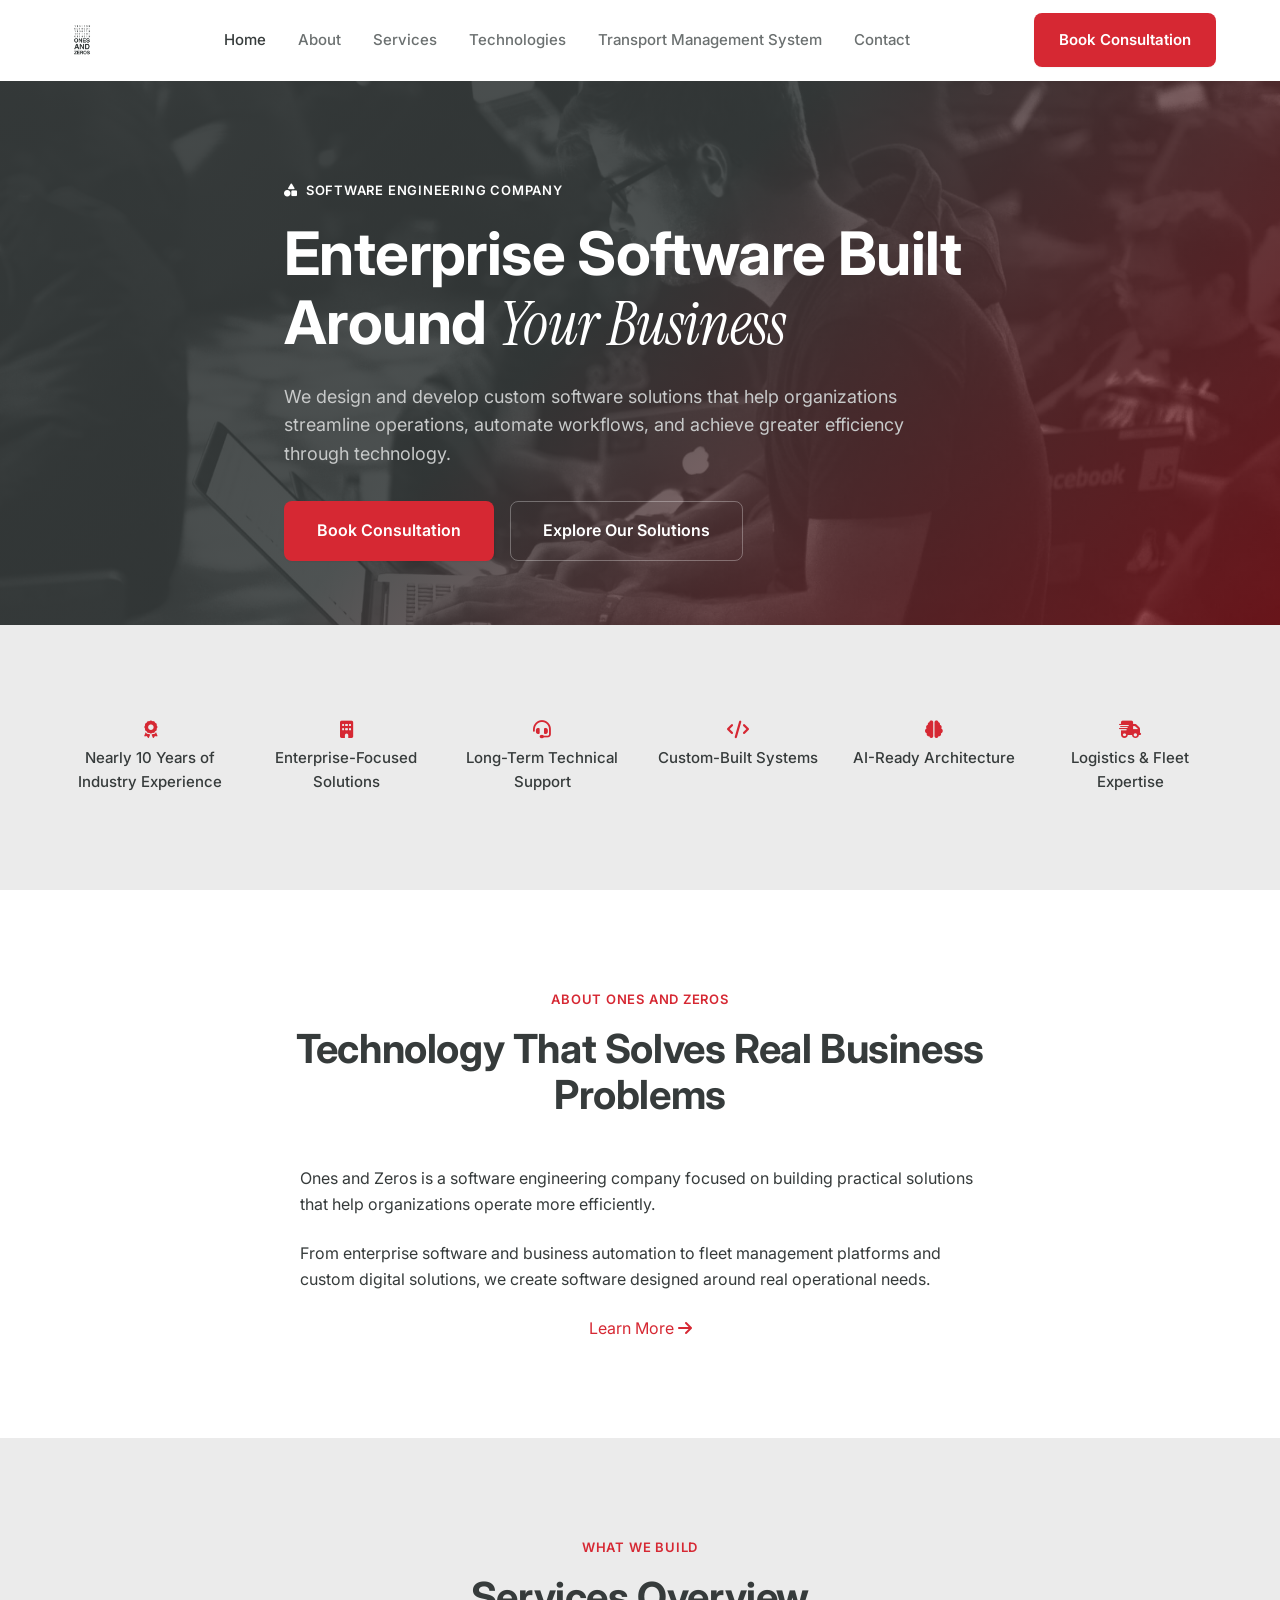
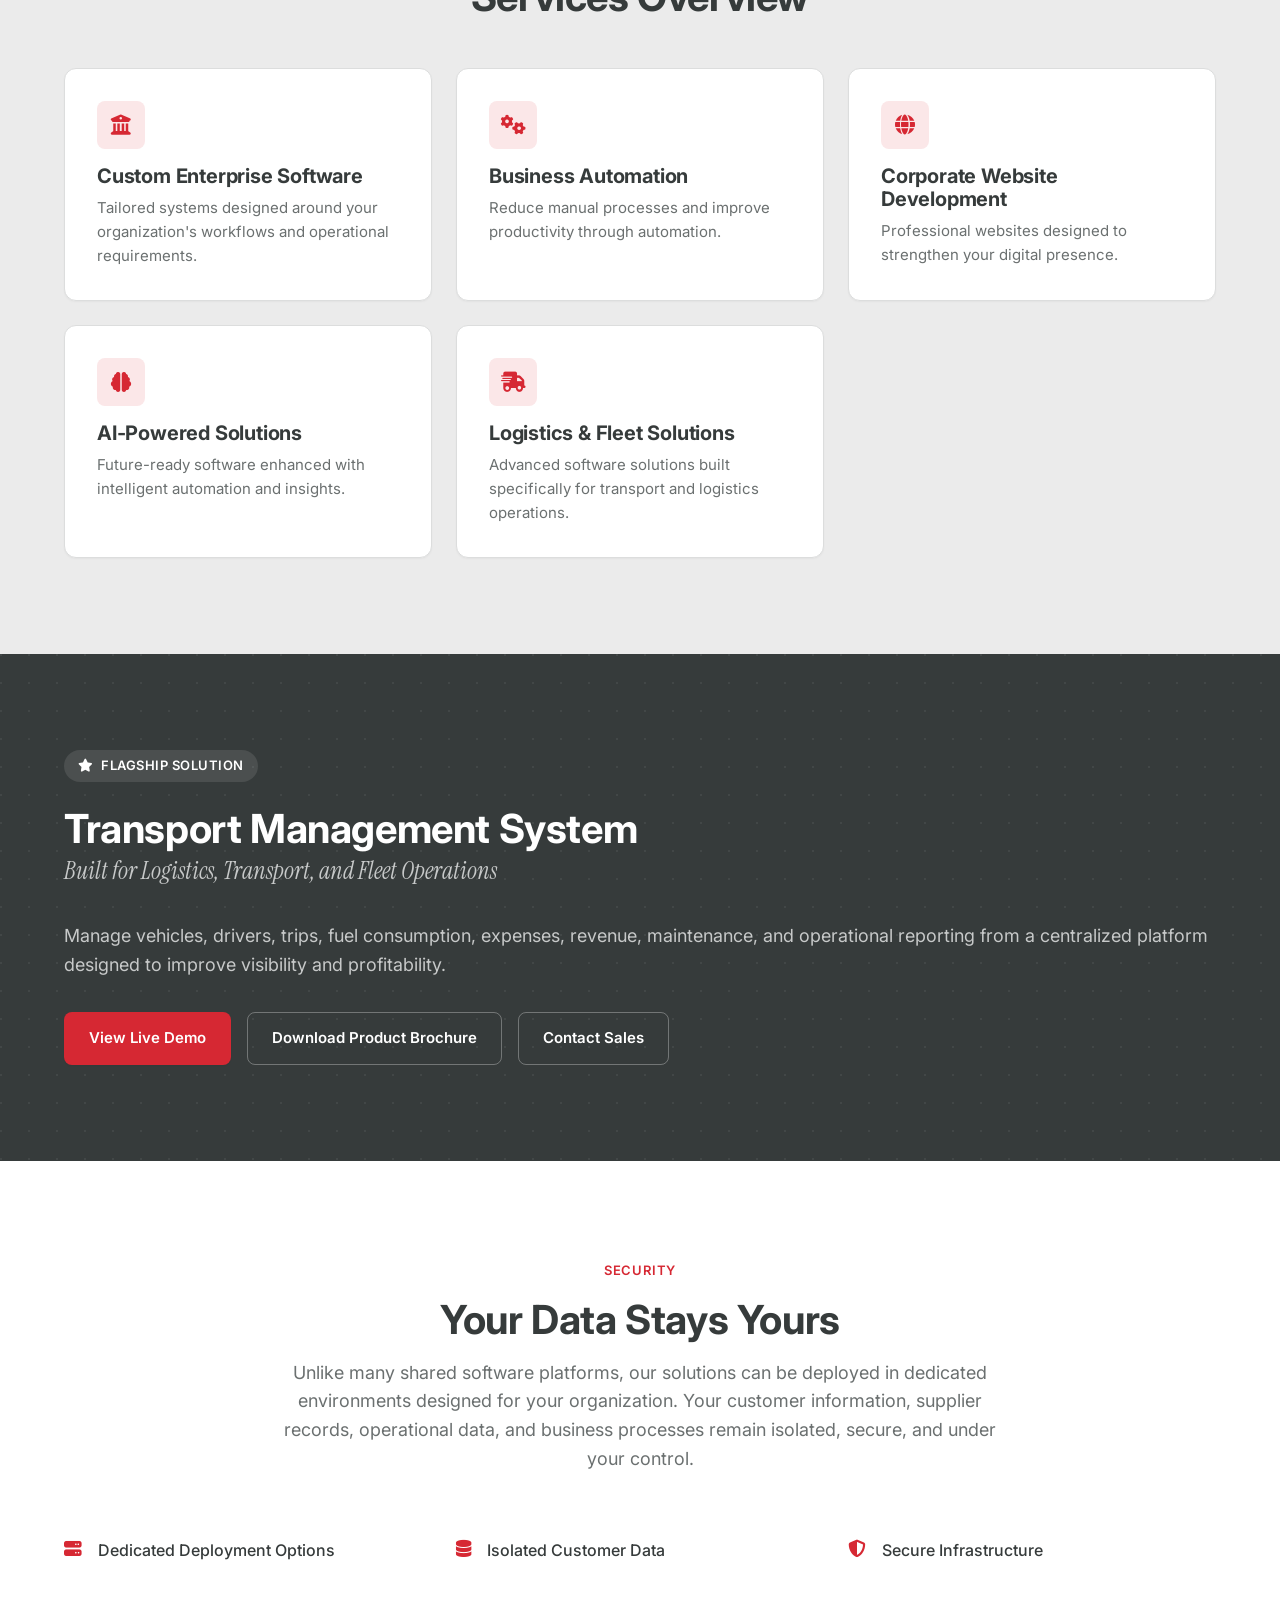
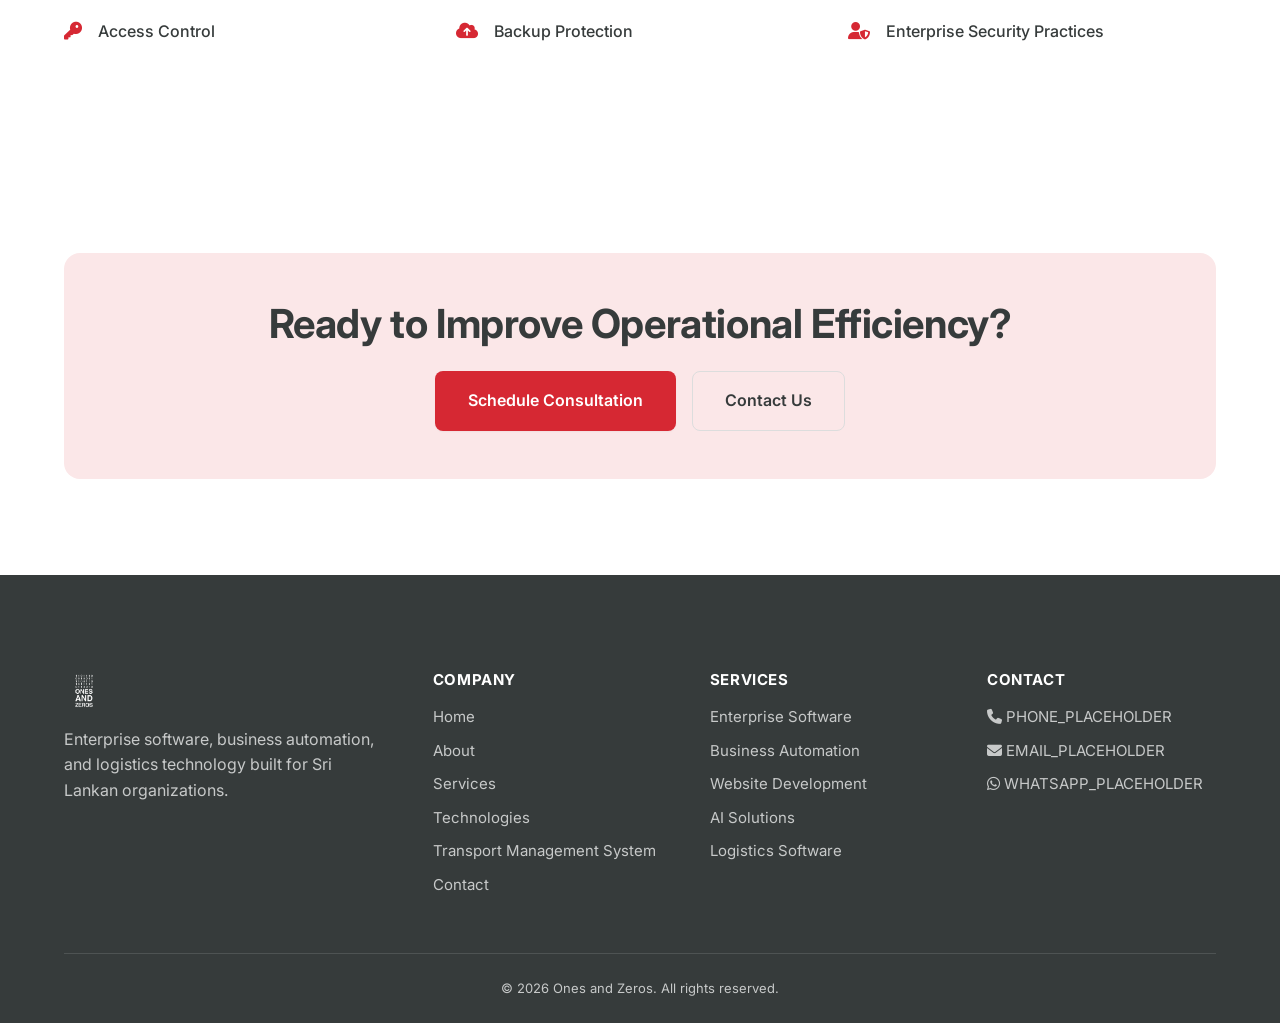
==== commit 44ec5eb6: "Add real photo hero treatment and pattern overlays Homepage hero now uses a real photo (people codin" ====
--- a/index.html
+++ b/index.html
@@ -77,7 +77,7 @@
 
   <main>
 
-    <section class="hero">
+    <section class="hero hero--photo">
       <div class="container hero-content reveal">
         <span class="eyebrow"><i class="fa-solid fa-shapes"></i> Software Engineering Company</span>
         <h1>Enterprise Software Built Around <span class="display-serif">Your Business</span></h1>
--- a/css/styles.css
+++ b/css/styles.css
@@ -157,7 +157,10 @@
 }
 
 .section--dark {
-  background: var(--color-ink);
+  background-color: var(--color-ink);
+  background-image:
+    radial-gradient(circle at 1px 1px, rgba(255, 255, 255, 0.06) 1px, transparent 0);
+  background-size: 28px 28px;
   color: var(--color-on-dark);
 }
 
@@ -233,12 +236,14 @@
   background: var(--color-bg-subtle);
 }
 
-.section--dark .btn-secondary {
+.section--dark .btn-secondary,
+.hero--photo .btn-secondary {
   color: #fff;
   border-color: rgba(255, 255, 255, 0.3);
 }
 
-.section--dark .btn-secondary:hover {
+.section--dark .btn-secondary:hover,
+.hero--photo .btn-secondary:hover {
   background: rgba(255, 255, 255, 0.08);
 }
 
@@ -451,6 +456,9 @@
 /* ============================== */
 .hero {
   padding: var(--space-7) 0 var(--space-6);
+  background-image:
+    radial-gradient(circle at 1px 1px, rgba(54, 59, 59, 0.08) 1px, transparent 0);
+  background-size: 28px 28px;
 }
 
 .hero-content {
@@ -476,9 +484,41 @@
   margin-right: auto;
 }
 
+.hero--photo {
+  position: relative;
+  background-image: url('../assets/images/hero-coding.jpg');
+  background-size: cover;
+  background-position: center;
+  isolation: isolate;
+}
+
+.hero--photo::before {
+  content: '';
+  position: absolute;
+  inset: 0;
+  z-index: -1;
+  background: linear-gradient(135deg, rgba(54, 59, 59, 0.94) 0%, rgba(54, 59, 59, 0.88) 45%, rgba(184, 31, 41, 0.55) 100%);
+}
+
+.hero--photo .eyebrow {
+  color: var(--color-on-dark);
+}
+
+.hero--photo h1 {
+  color: var(--color-on-dark);
+}
+
+.hero--photo .lead {
+  color: var(--color-on-dark-soft);
+}
+
 .page-hero {
+  position: relative;
   padding: var(--space-6) 0 var(--space-5);
-  background: var(--color-bg-subtle);
+  background-color: var(--color-bg-subtle);
+  background-image:
+    radial-gradient(circle at 1px 1px, rgba(54, 59, 59, 0.08) 1px, transparent 0);
+  background-size: 28px 28px;
 }
 
 .page-hero .container {
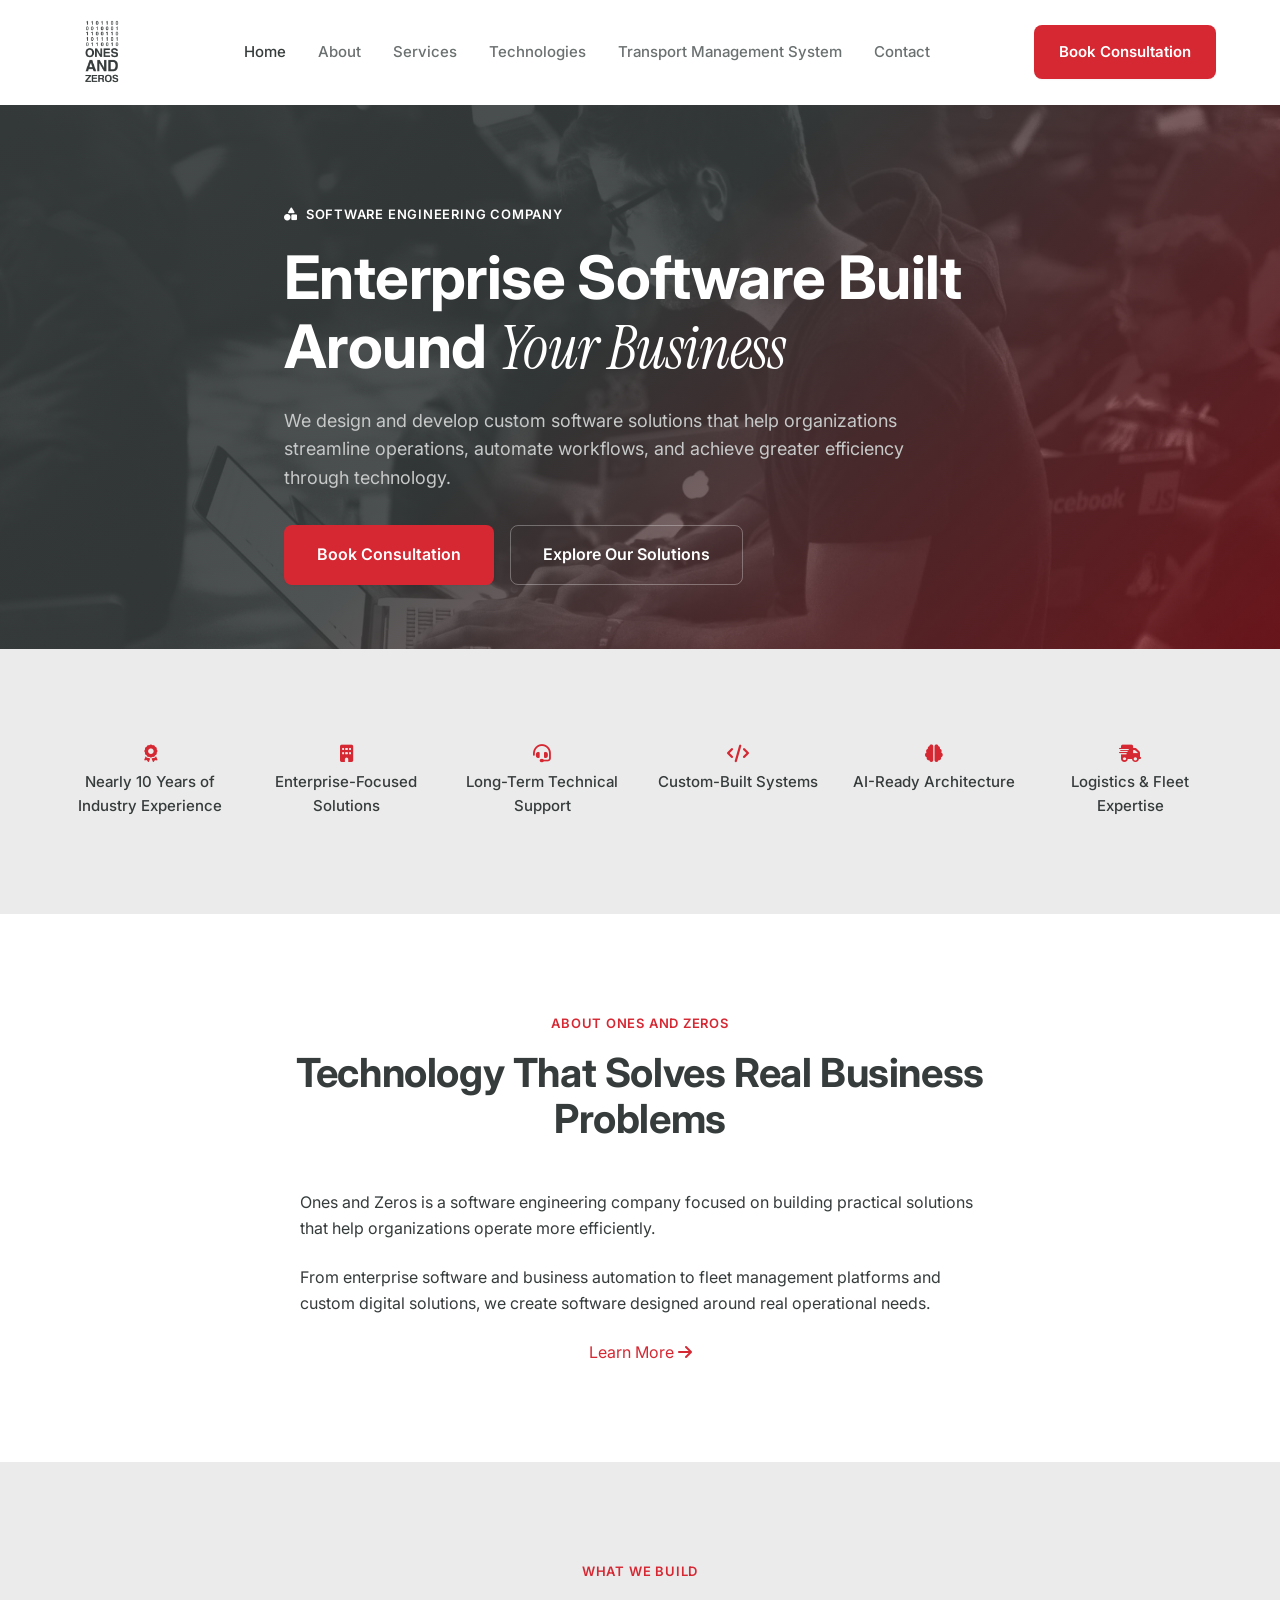
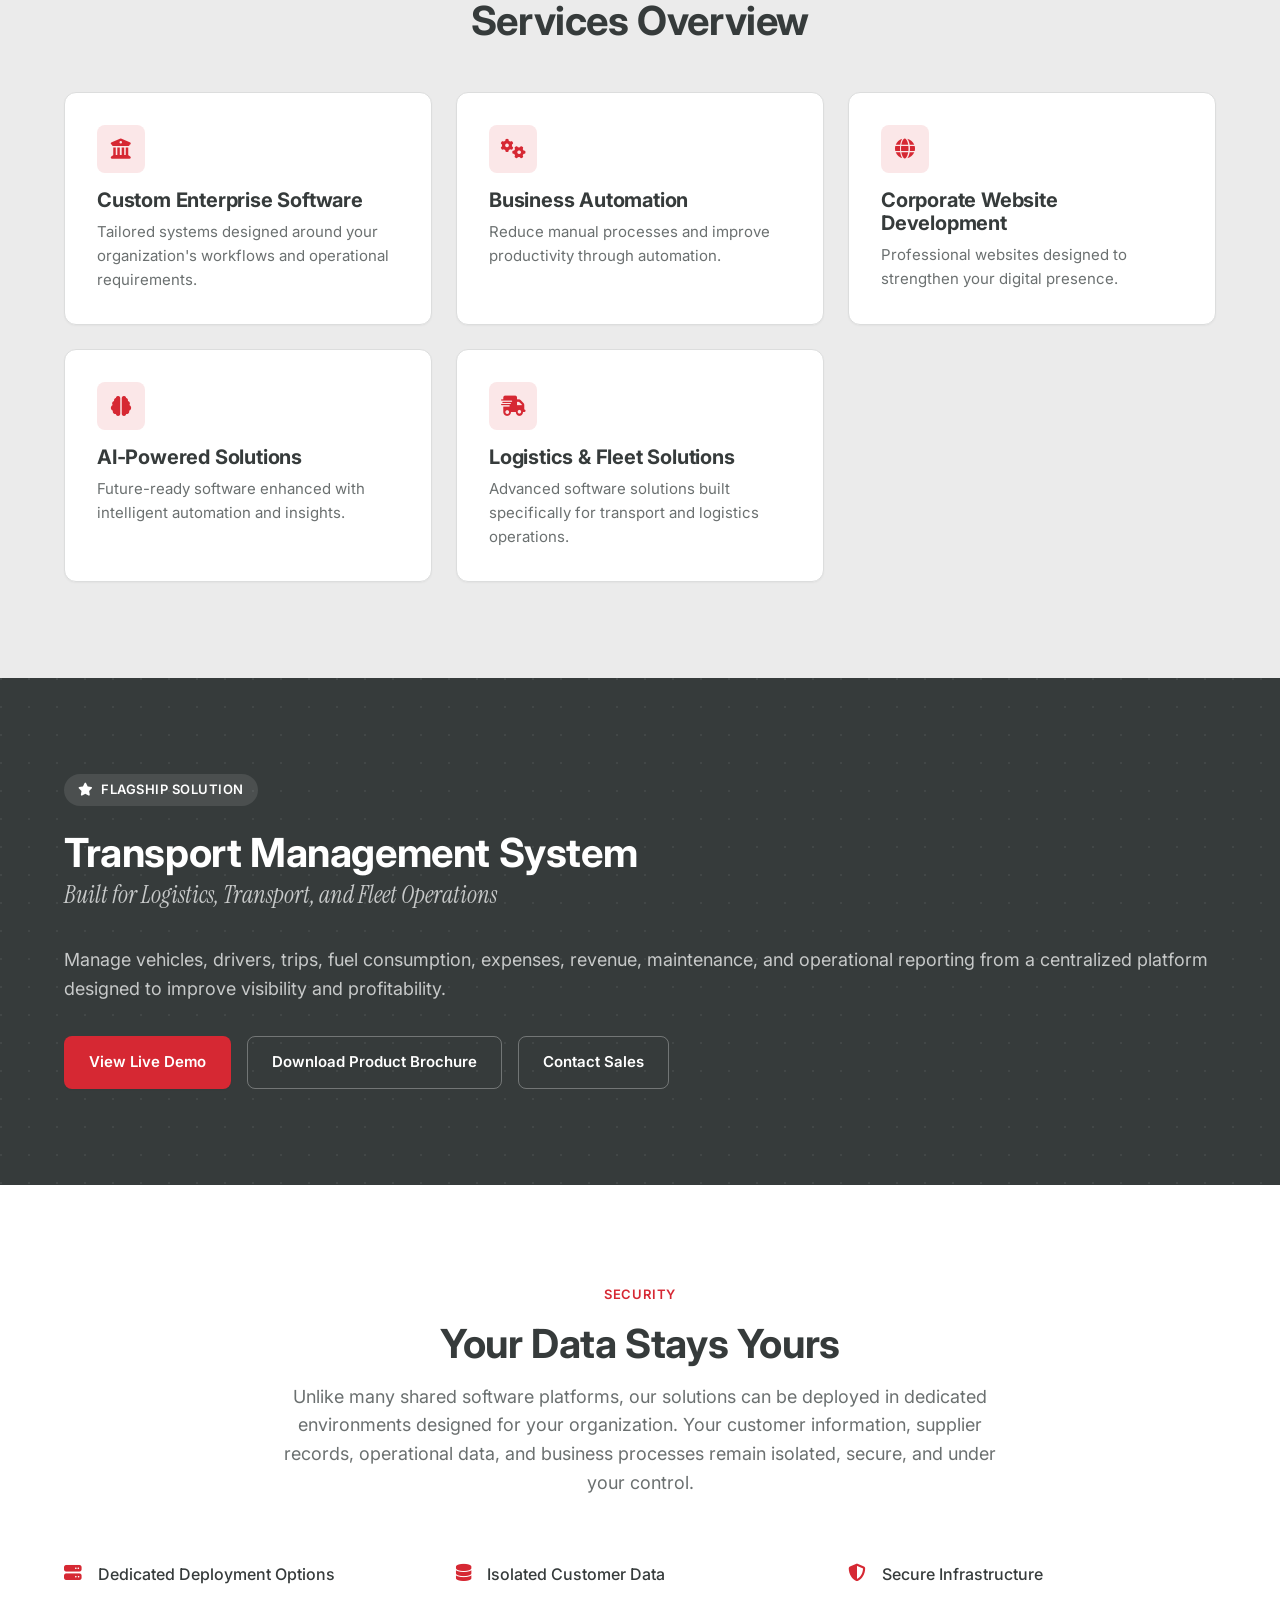
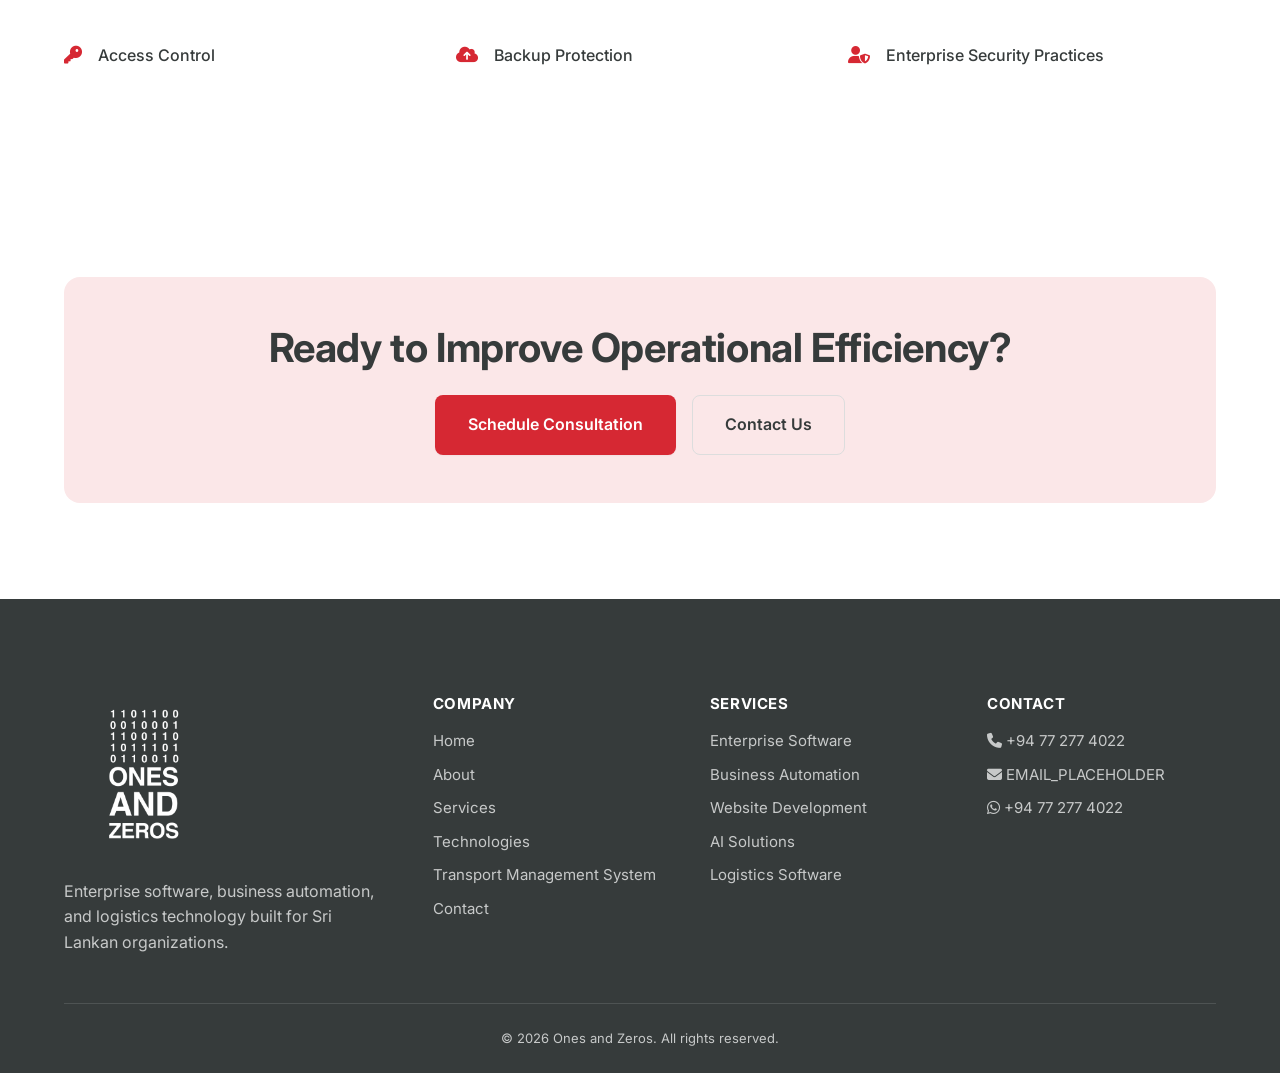
==== commit ff51041c: "Add real phone/WhatsApp contact number Replace PHONE_PLACEHOLDER and WHATSAPP_PLACEHOLDER with +94 7" ====
--- a/index.html
+++ b/index.html
@@ -37,7 +37,7 @@
     },
     "contactPoint": {
       "@type": "ContactPoint",
-      "telephone": "PHONE_PLACEHOLDER",
+      "telephone": "+94772774022",
       "email": "EMAIL_PLACEHOLDER",
       "contactType": "customer service"
     }
@@ -233,9 +233,9 @@
         <div class="footer-col">
           <h4>Contact</h4>
           <ul>
-            <li><a href="tel:PHONE_PLACEHOLDER"><i class="fa-solid fa-phone"></i> PHONE_PLACEHOLDER</a></li>
+            <li><a href="tel:+94772774022"><i class="fa-solid fa-phone"></i> +94 77 277 4022</a></li>
             <li><a href="mailto:EMAIL_PLACEHOLDER"><i class="fa-solid fa-envelope"></i> EMAIL_PLACEHOLDER</a></li>
-            <li><a href="https://wa.me/WHATSAPP_PLACEHOLDER"><i class="fa-brands fa-whatsapp"></i> WHATSAPP_PLACEHOLDER</a></li>
+            <li><a href="https://wa.me/94772774022"><i class="fa-brands fa-whatsapp"></i> +94 77 277 4022</a></li>
           </ul>
         </div>
       </div>
--- a/css/styles.css
+++ b/css/styles.css
@@ -33,7 +33,7 @@
   --shadow-md: 0 1px 2px rgba(0, 0, 0, 0.04), 0 8px 24px rgba(0, 0, 0, 0.06);
   --shadow-lg: 0 4px 8px rgba(0, 0, 0, 0.06), 0 16px 40px rgba(0, 0, 0, 0.08);
 
-  --header-height: 80px;
+  --header-height: 104px;
   --container-max: 1200px;
 
   --ease: cubic-bezier(0.4, 0, 0.2, 1);
@@ -358,8 +358,15 @@
   gap: var(--space-3);
 }
 
+.nav-logo {
+  display: flex;
+  align-items: center;
+  padding: var(--space-1) 0;
+  flex-shrink: 0;
+}
+
 .nav-logo img {
-  height: 36px;
+  height: 76px;
   width: auto;
 }
 
@@ -875,8 +882,8 @@
 }
 
 .footer-brand img {
-  height: 40px;
-  margin-bottom: var(--space-2);
+  height: 160px;
+  margin-bottom: var(--space-3);
 }
 
 .footer-col h4 {
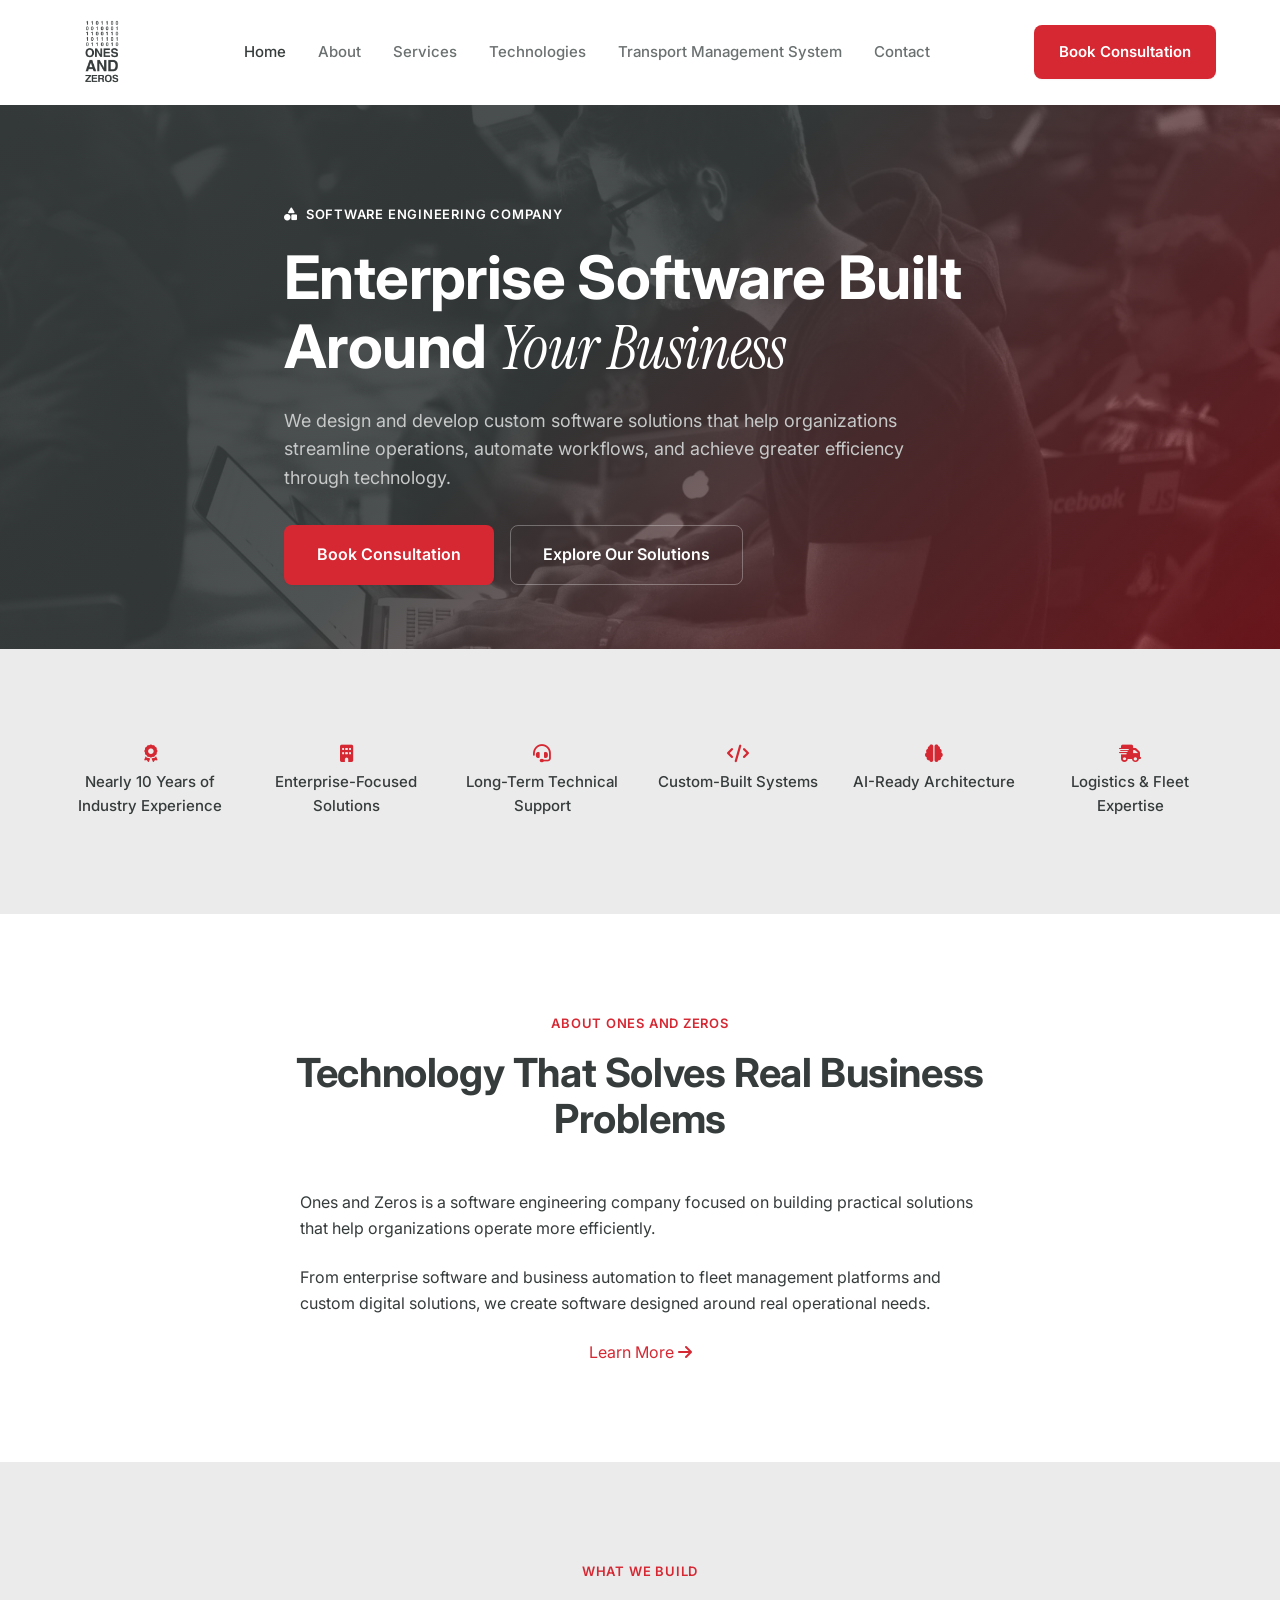
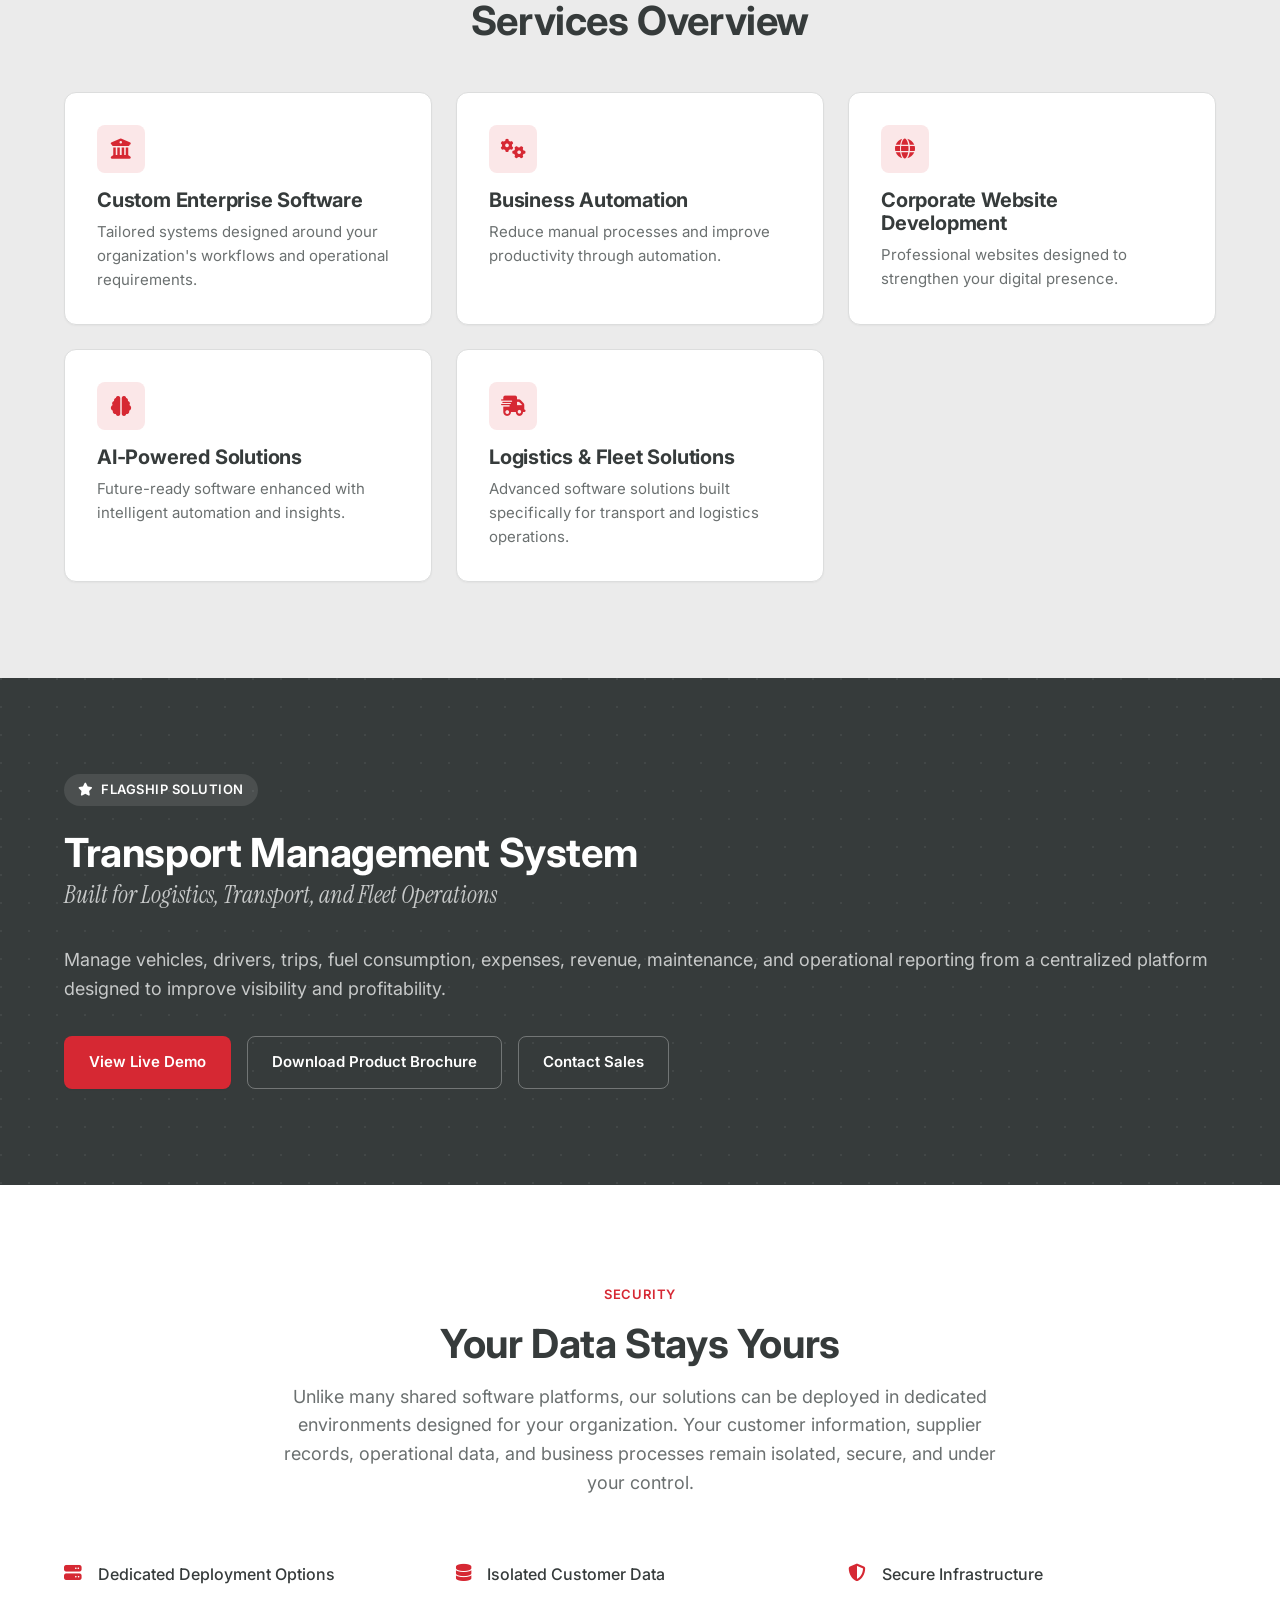
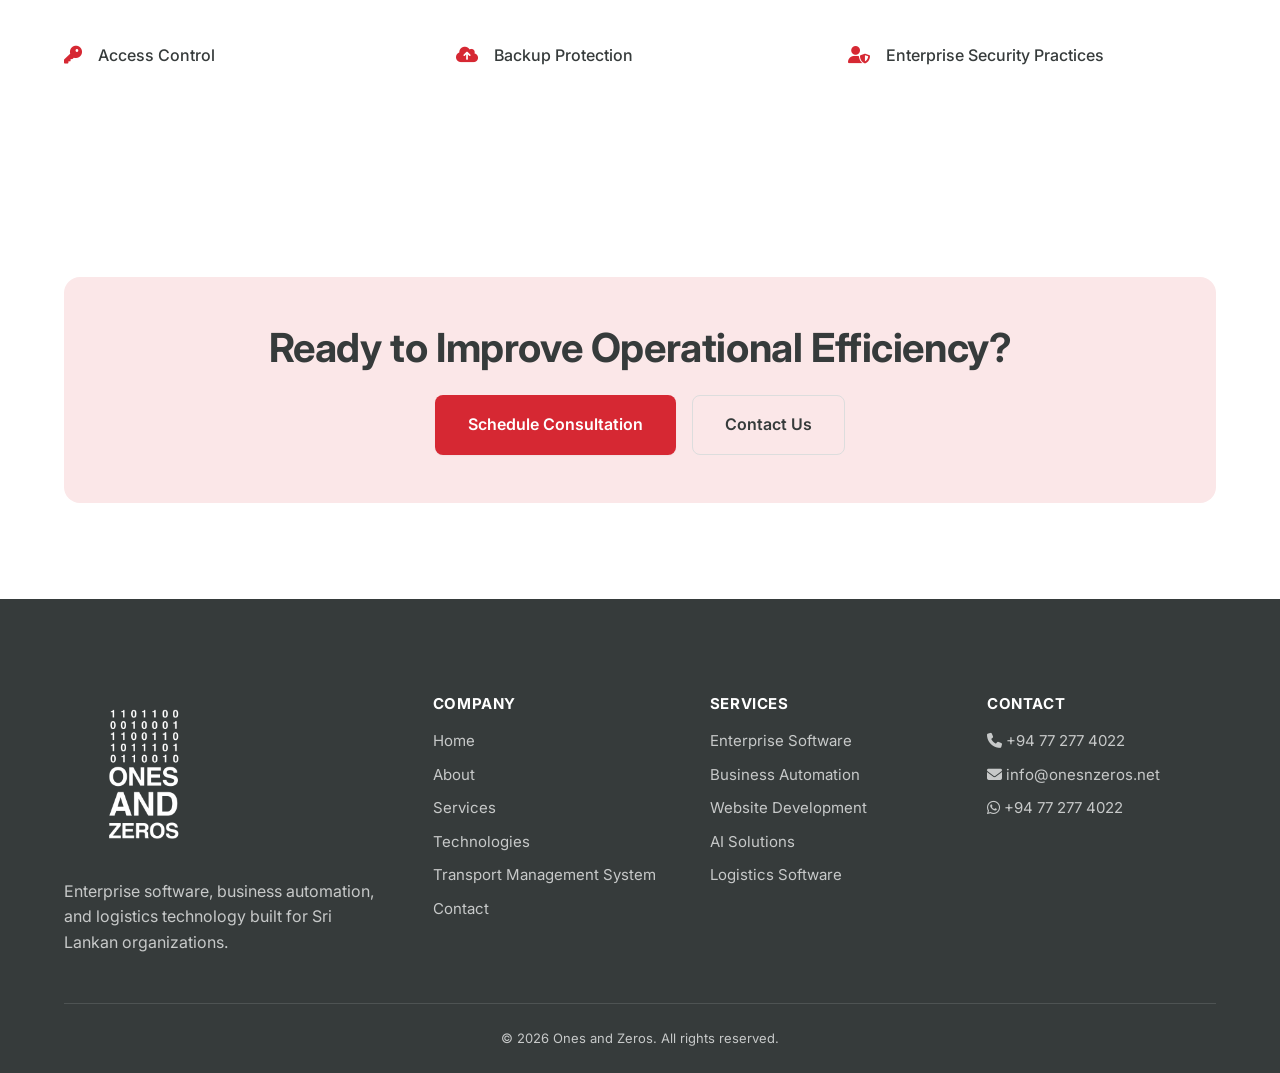
==== commit 8461070b: "Add real email address Replace EMAIL_PLACEHOLDER with info@onesnzeros.net across all pages (footer m" ====
--- a/index.html
+++ b/index.html
@@ -38,7 +38,7 @@
     "contactPoint": {
       "@type": "ContactPoint",
       "telephone": "+94772774022",
-      "email": "EMAIL_PLACEHOLDER",
+      "email": "info@onesnzeros.net",
       "contactType": "customer service"
     }
   }
@@ -234,7 +234,7 @@
           <h4>Contact</h4>
           <ul>
             <li><a href="tel:+94772774022"><i class="fa-solid fa-phone"></i> +94 77 277 4022</a></li>
-            <li><a href="mailto:EMAIL_PLACEHOLDER"><i class="fa-solid fa-envelope"></i> EMAIL_PLACEHOLDER</a></li>
+            <li><a href="mailto:info@onesnzeros.net"><i class="fa-solid fa-envelope"></i> info@onesnzeros.net</a></li>
             <li><a href="https://wa.me/94772774022"><i class="fa-brands fa-whatsapp"></i> +94 77 277 4022</a></li>
           </ul>
         </div>
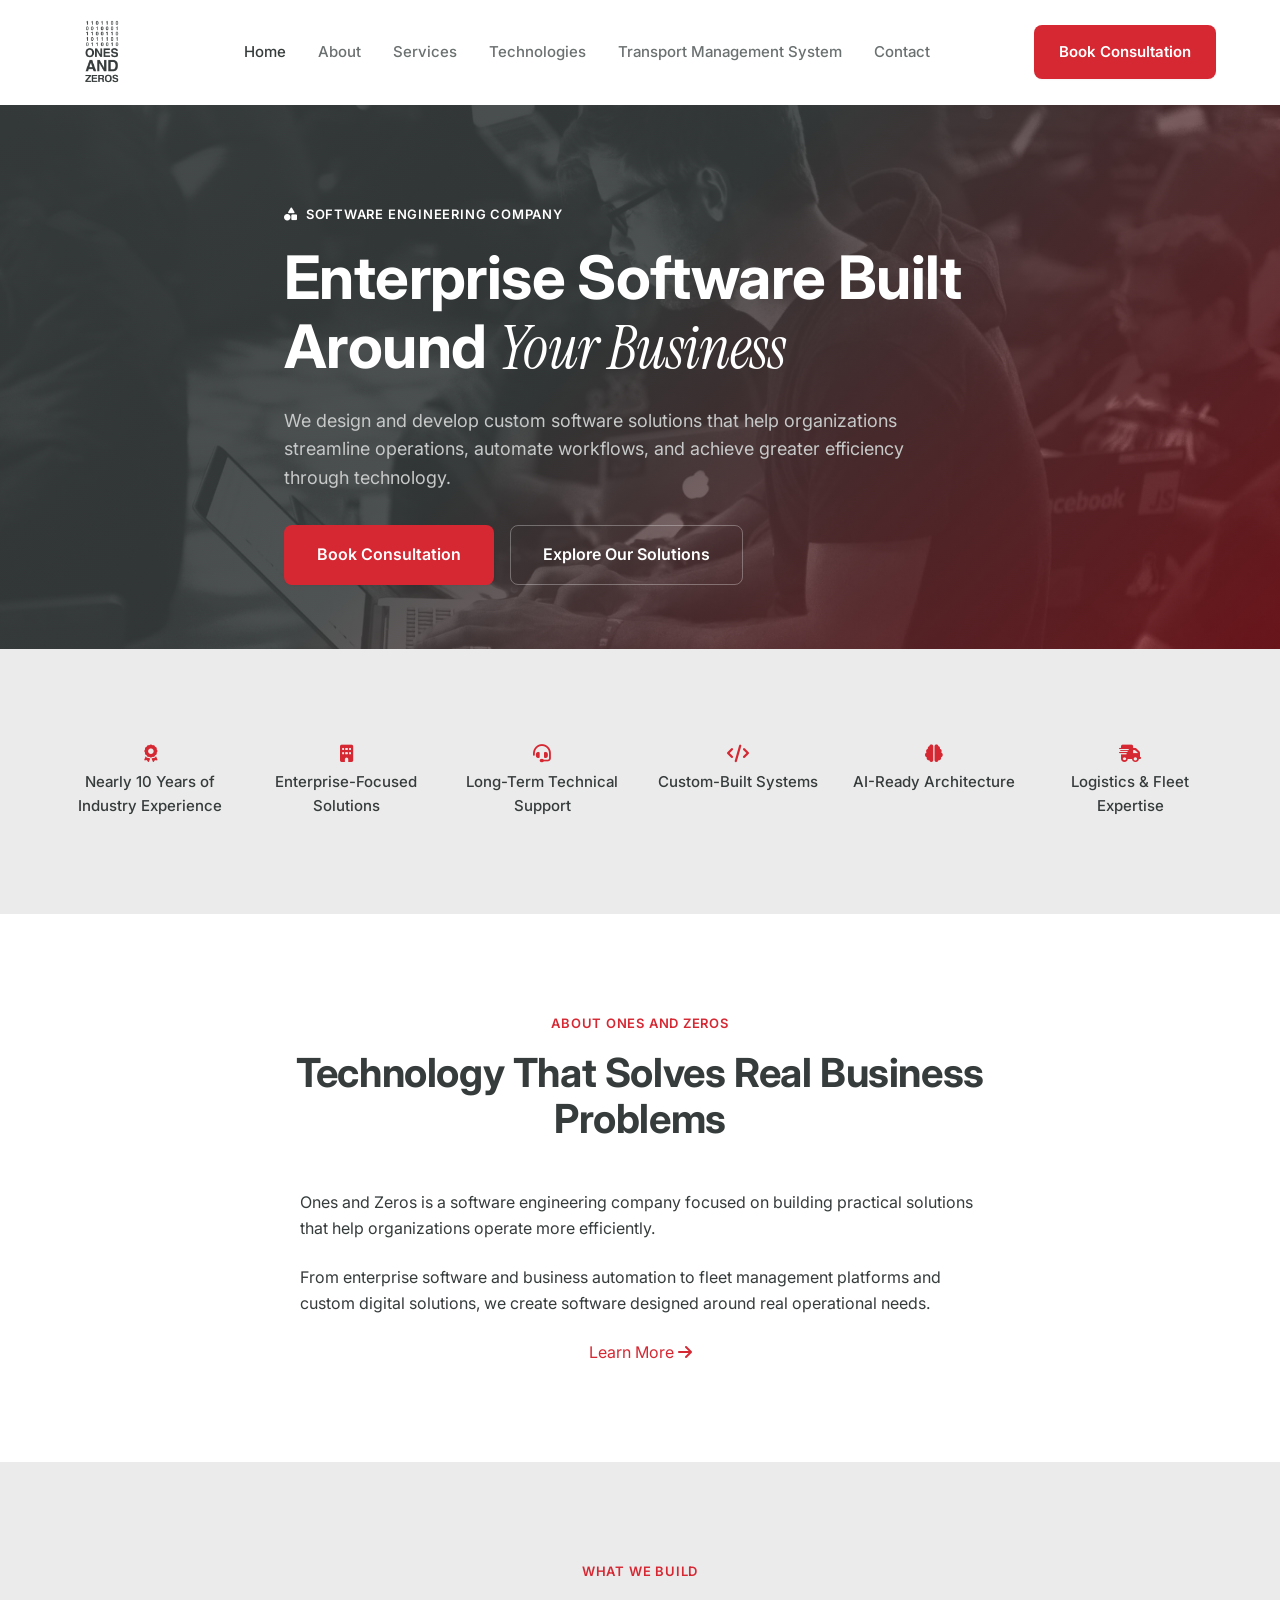
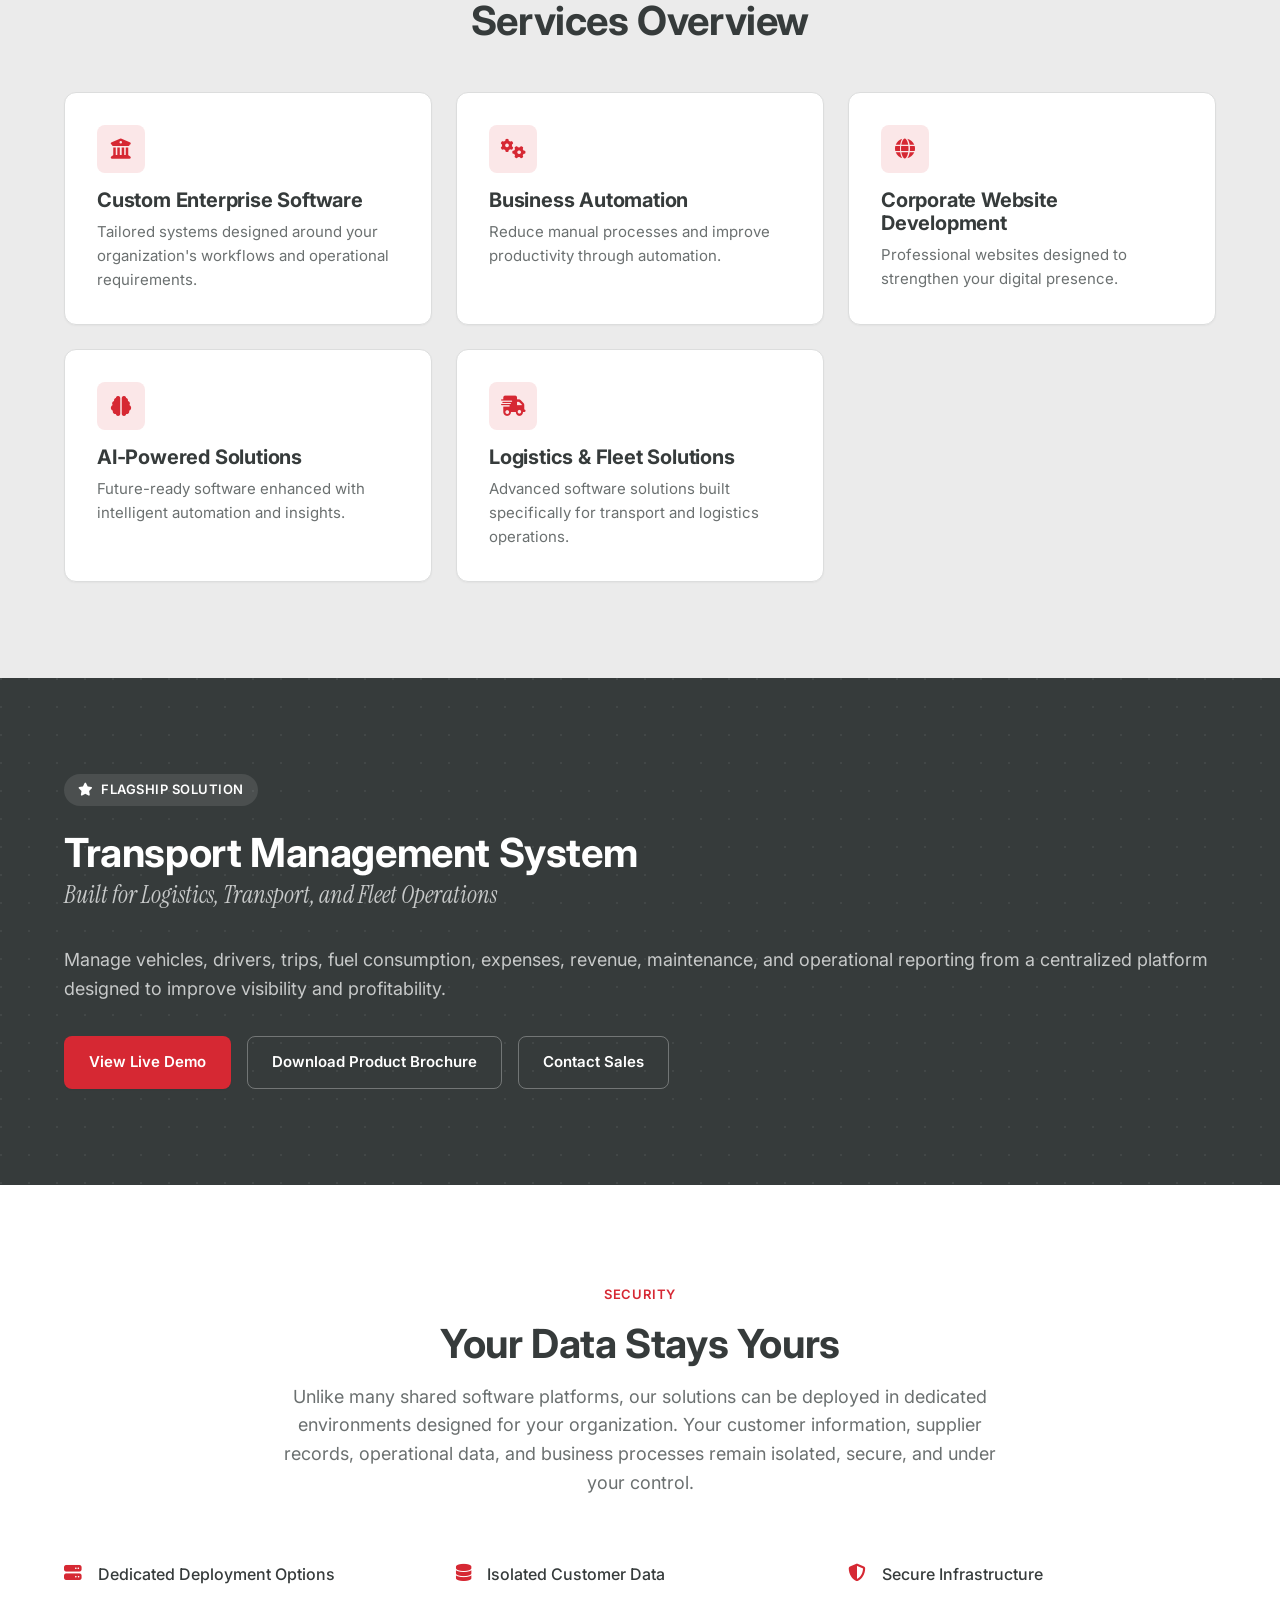
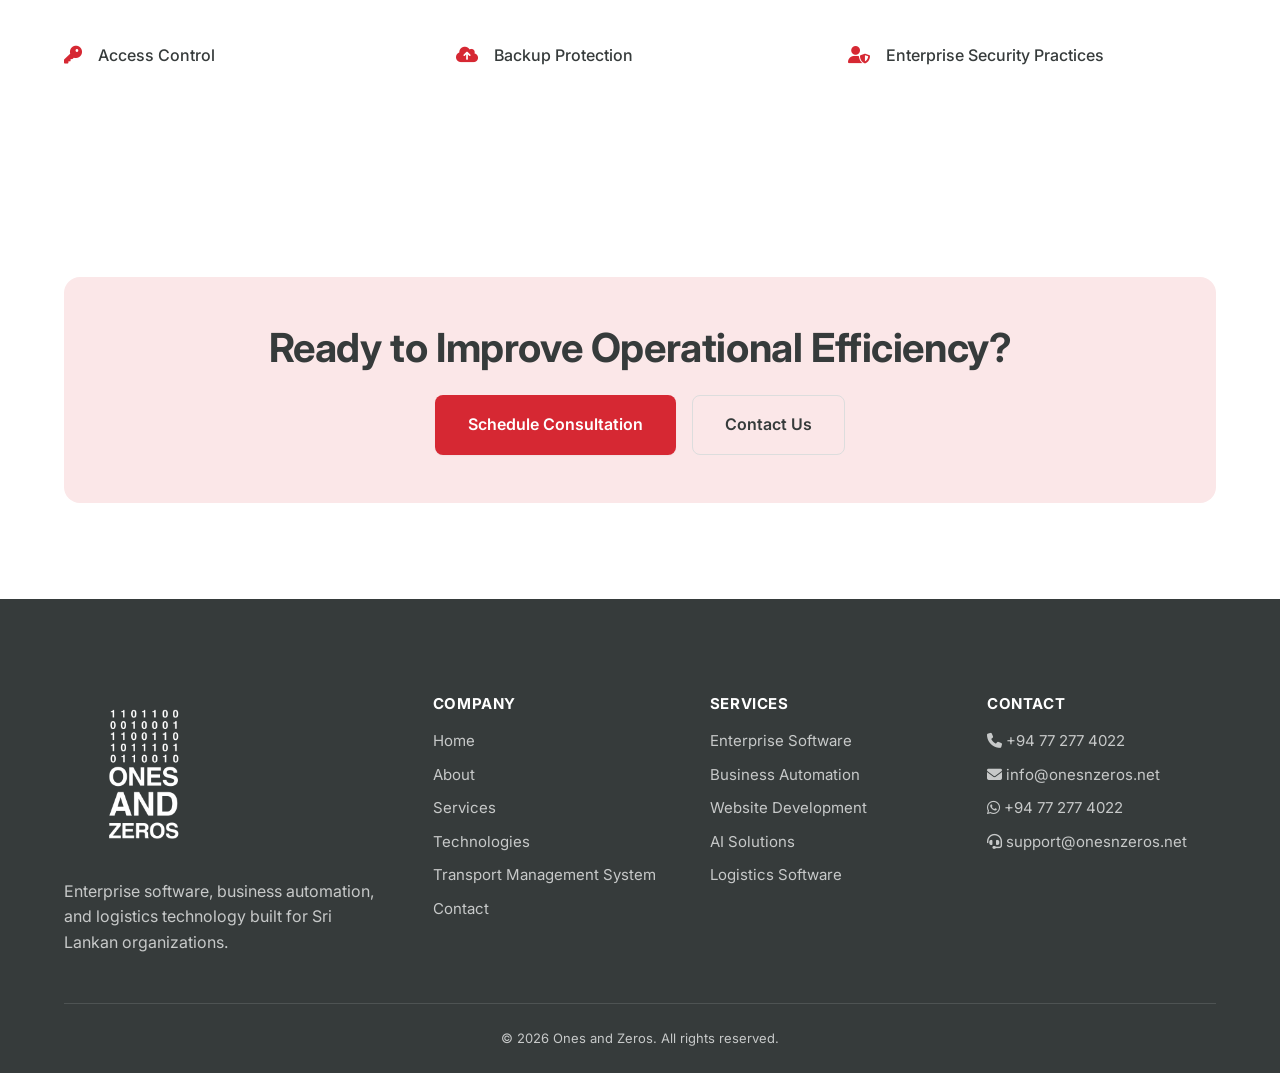
==== commit f903cda5: "Add support email to footer Add a support@onesnzeros.net line to the footer Contact list on every pa" ====
--- a/index.html
+++ b/index.html
@@ -236,6 +236,7 @@
             <li><a href="tel:+94772774022"><i class="fa-solid fa-phone"></i> +94 77 277 4022</a></li>
             <li><a href="mailto:info@onesnzeros.net"><i class="fa-solid fa-envelope"></i> info@onesnzeros.net</a></li>
             <li><a href="https://wa.me/94772774022"><i class="fa-brands fa-whatsapp"></i> +94 77 277 4022</a></li>
+            <li><a href="mailto:support@onesnzeros.net"><i class="fa-solid fa-headset"></i> support@onesnzeros.net</a></li>
           </ul>
         </div>
       </div>
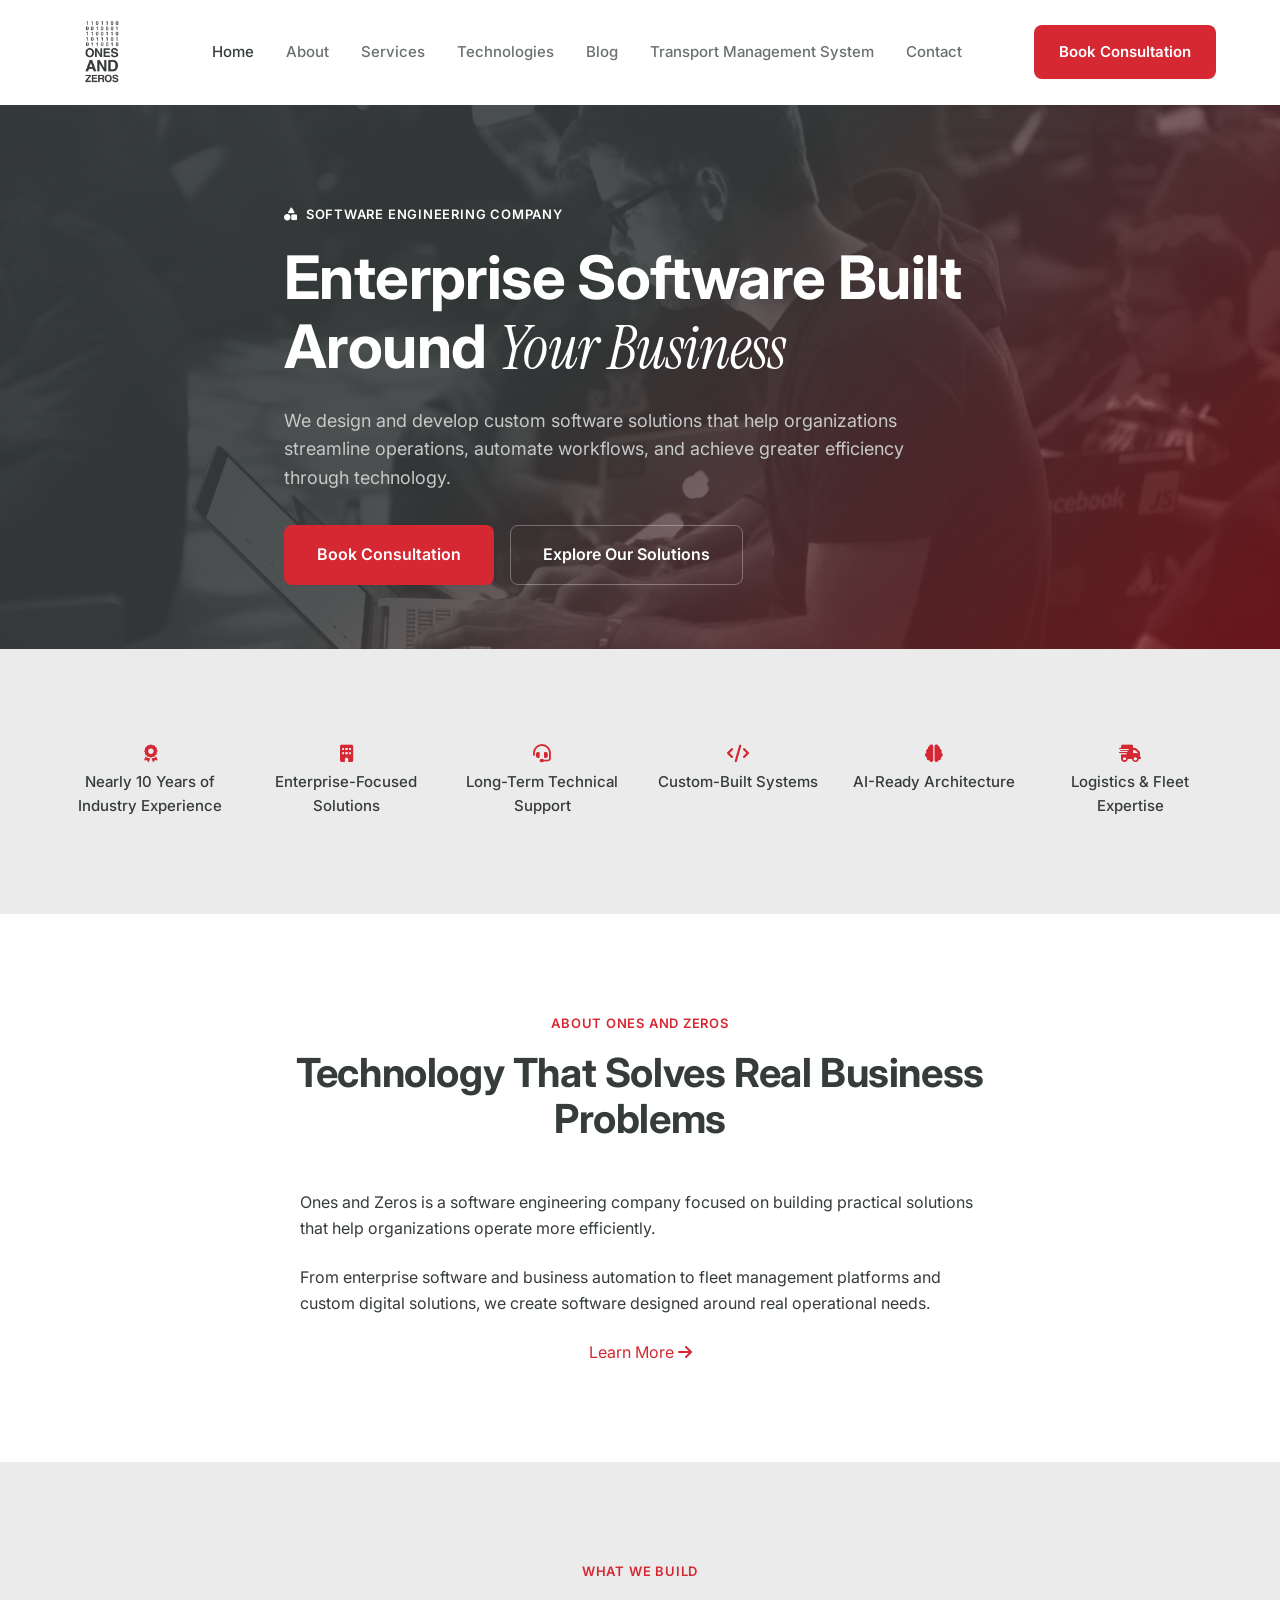
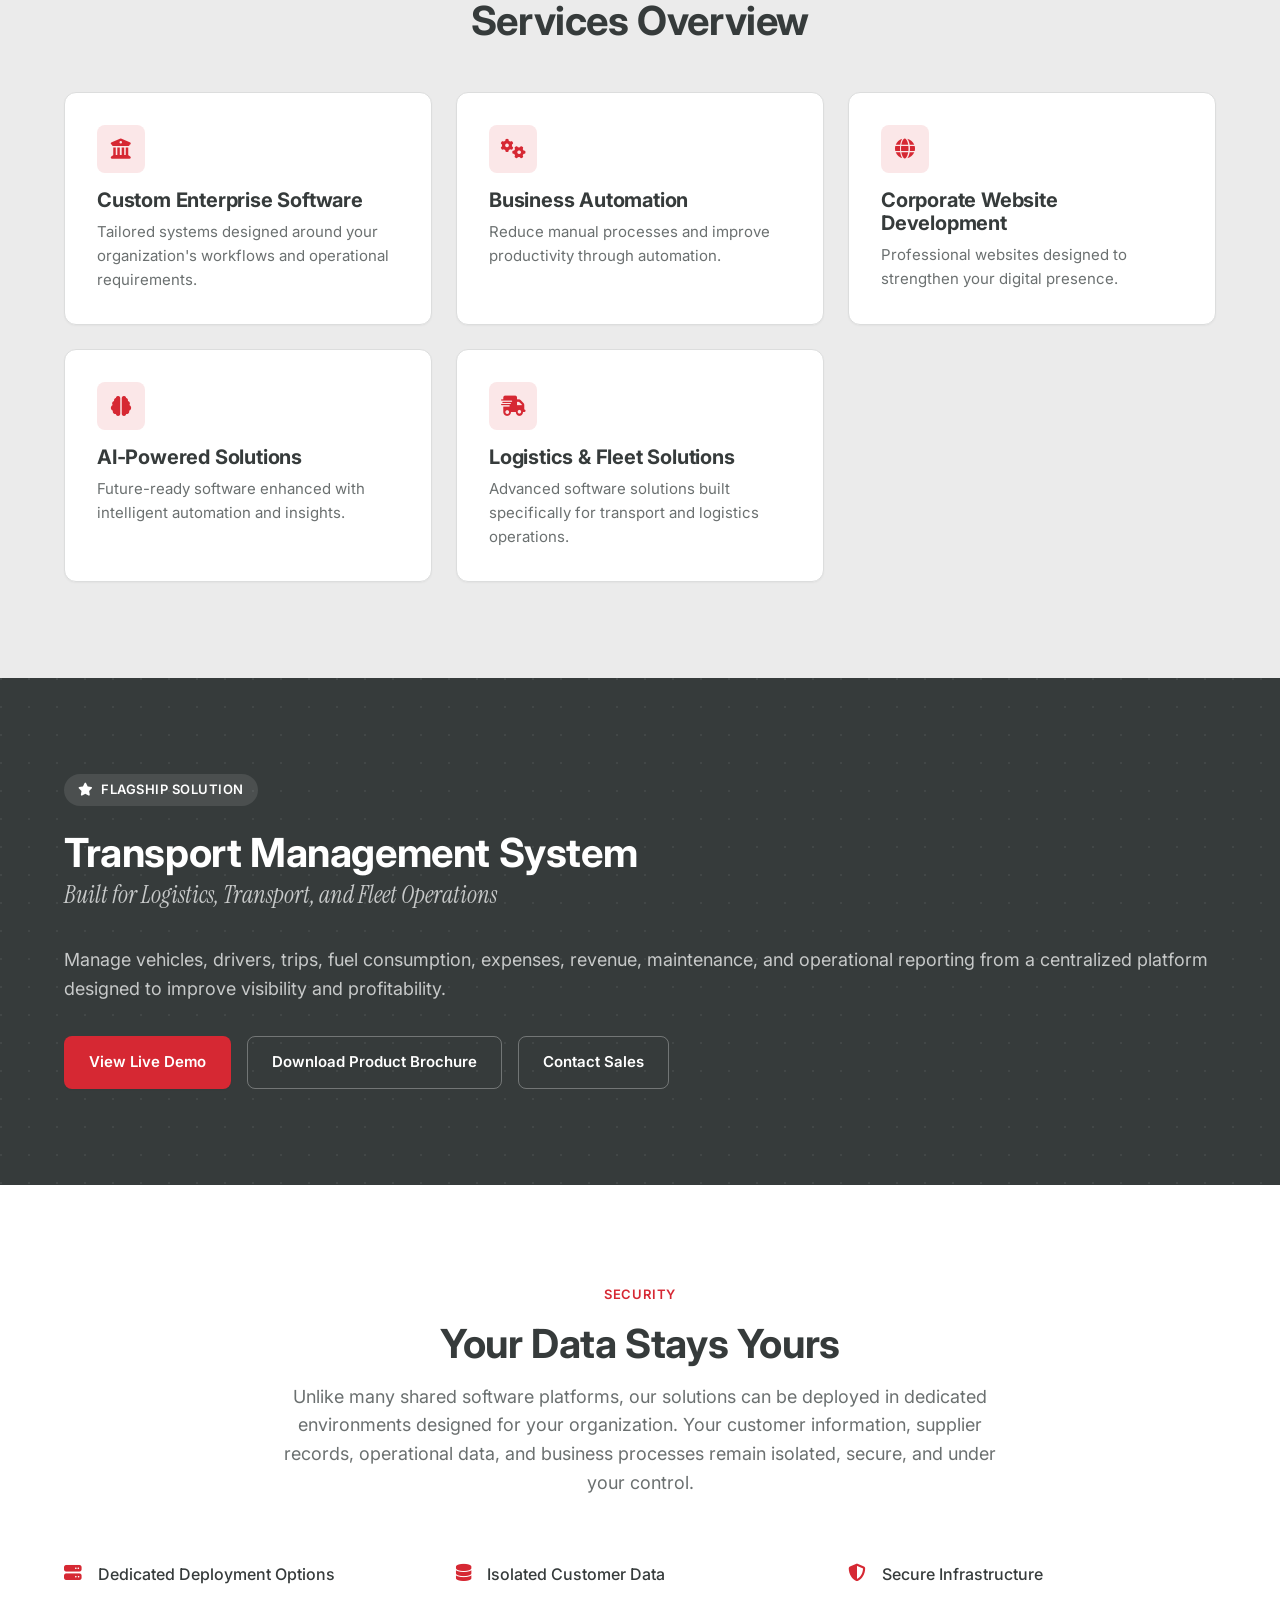
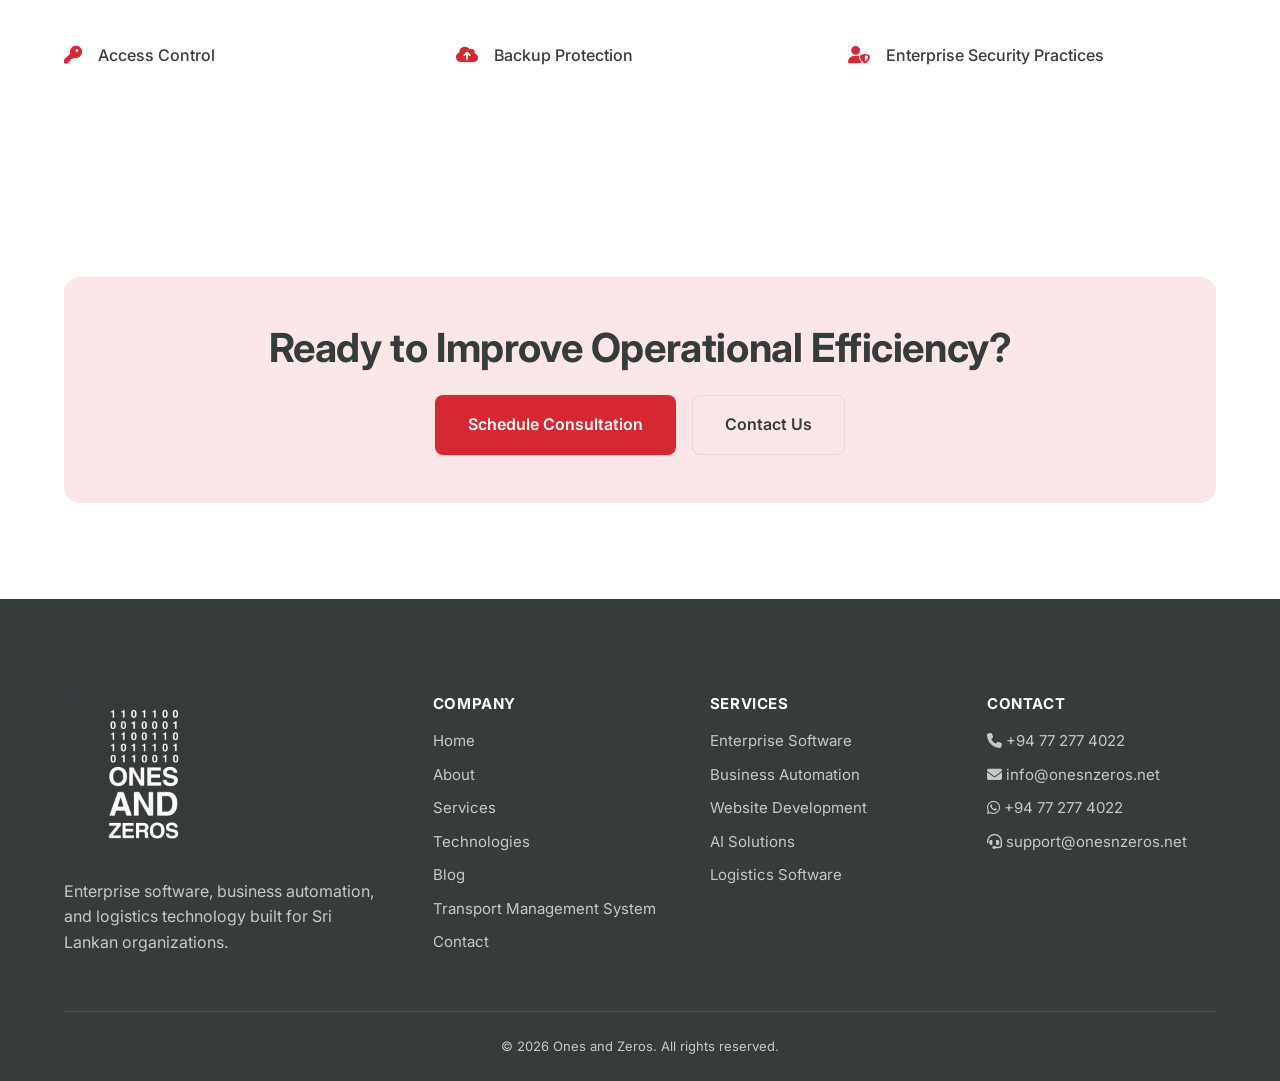
==== commit a31cf310: "changes" ====
--- a/index.html
+++ b/index.html
@@ -1,11 +1,21 @@
 <!DOCTYPE html>
-<html lang="en">
+<html lang="en-LK">
 <head>
   <meta charset="UTF-8">
   <meta name="viewport" content="width=device-width, initial-scale=1.0">
   <title>Ones and Zeros | Enterprise Software Development Company in Sri Lanka</title>
   <meta name="description" content="Ones and Zeros is a Sri Lanka-based software engineering company building enterprise software, business automation, and transport management solutions for growing organizations.">
   <link rel="canonical" href="SITE_URL_PLACEHOLDER/">
+
+  <link rel="icon" type="image/png" sizes="32x32" href="assets/favicon/favicon-32x32.png">
+  <link rel="icon" type="image/png" sizes="16x16" href="assets/favicon/favicon-16x16.png">
+  <link rel="apple-touch-icon" sizes="180x180" href="assets/favicon/apple-touch-icon.png">
+  <link rel="manifest" href="assets/favicon/site.webmanifest">
+
+  <meta name="geo.region" content="LK-11">
+  <meta name="geo.placename" content="Ratmalana, Sri Lanka">
+  <meta name="geo.position" content="6.8280;79.9200">
+  <meta name="ICBM" content="6.8280, 79.9200">
 
   <meta property="og:title" content="Ones and Zeros | Enterprise Software Development Company in Sri Lanka">
   <meta property="og:description" content="Custom enterprise software, business automation, and logistics technology built around the way your business operates.">
@@ -14,19 +24,24 @@
   <meta property="og:image" content="SITE_URL_PLACEHOLDER/assets/logo/2.png">
   <meta property="og:site_name" content="Ones and Zeros">
   <meta name="twitter:card" content="summary_large_image">
+  <meta name="twitter:title" content="Ones and Zeros | Enterprise Software Development Company in Sri Lanka">
+  <meta name="twitter:description" content="Custom enterprise software, business automation, and logistics technology built around the way your business operates.">
+  <meta name="twitter:image" content="SITE_URL_PLACEHOLDER/assets/logo/2.png">
 
   <link rel="icon" href="assets/logo/1.png">
 
   <link rel="preconnect" href="https://fonts.googleapis.com">
   <link rel="preconnect" href="https://fonts.gstatic.com" crossorigin>
+  <link rel="preconnect" href="https://cdnjs.cloudflare.com" crossorigin>
   <link href="https://fonts.googleapis.com/css2?family=Inter:wght@400;500;600;700&family=Instrument+Serif:ital@0;1&display=swap" rel="stylesheet">
   <link rel="stylesheet" href="https://cdnjs.cloudflare.com/ajax/libs/font-awesome/6.5.1/css/all.min.css">
   <link rel="stylesheet" href="css/styles.css">
+  <link rel="preload" as="image" href="assets/images/hero-coding.jpg" fetchpriority="high">
 
   <script type="application/ld+json">
   {
     "@context": "https://schema.org",
-    "@type": "Organization",
+    "@type": "ProfessionalService",
     "name": "Ones and Zeros",
     "url": "SITE_URL_PLACEHOLDER/",
     "logo": "SITE_URL_PLACEHOLDER/assets/logo/1.png",
@@ -35,6 +50,13 @@
       "addressLocality": "Ratmalana",
       "addressCountry": "LK"
     },
+    "geo": {
+      "@type": "GeoCoordinates",
+      "latitude": 6.8280,
+      "longitude": 79.9200
+    },
+    "areaServed": "Sri Lanka",
+    "priceRange": "$$",
     "contactPoint": {
       "@type": "ContactPoint",
       "telephone": "+94772774022",
@@ -48,12 +70,13 @@
 
   <header class="site-header" data-header>
     <div class="container nav">
-      <a href="index.html" class="nav-logo"><img src="assets/logo/1.png" alt="Ones and Zeros"></a>
+      <a href="index.html" class="nav-logo"><picture><source srcset="assets/logo/1.webp" type="image/webp"><img src="assets/logo/1.png" alt="Ones and Zeros" width="76" height="76"></picture></a>
       <nav class="nav-menu" aria-label="Primary">
         <a href="index.html" class="nav-link is-active">Home</a>
         <a href="about.html" class="nav-link">About</a>
         <a href="services.html" class="nav-link">Services</a>
         <a href="technologies.html" class="nav-link">Technologies</a>
+        <a href="blog/index.html" class="nav-link">Blog</a>
         <a href="tms.html" class="nav-link">Transport Management System</a>
         <a href="contact.html" class="nav-link">Contact</a>
       </nav>
@@ -69,6 +92,7 @@
       <a href="about.html" class="nav-link">About</a>
       <a href="services.html" class="nav-link">Services</a>
       <a href="technologies.html" class="nav-link">Technologies</a>
+      <a href="blog/index.html" class="nav-link">Blog</a>
       <a href="tms.html" class="nav-link">Transport Management System</a>
       <a href="contact.html" class="nav-link">Contact</a>
       <a href="contact.html#consultation-form" class="btn btn-primary">Book Consultation</a>
@@ -206,7 +230,7 @@
     <div class="container">
       <div class="footer-grid">
         <div class="footer-col footer-brand">
-          <img src="assets/logo/2.png" alt="Ones and Zeros">
+          <picture><source srcset="assets/logo/2.webp" type="image/webp"><img src="assets/logo/2.png" alt="Ones and Zeros" width="160" height="160"></picture>
           <p>Enterprise software, business automation, and logistics technology built for Sri Lankan organizations.</p>
         </div>
         <div class="footer-col">
@@ -216,6 +240,7 @@
             <li><a href="about.html">About</a></li>
             <li><a href="services.html">Services</a></li>
             <li><a href="technologies.html">Technologies</a></li>
+            <li><a href="blog/index.html">Blog</a></li>
             <li><a href="tms.html">Transport Management System</a></li>
             <li><a href="contact.html">Contact</a></li>
           </ul>
--- a/css/styles.css
+++ b/css/styles.css
@@ -152,6 +152,52 @@
   padding: var(--space-6) 0;
 }
 
+/* ============================== */
+/* Breadcrumb */
+/* ============================== */
+.breadcrumb {
+  padding: var(--space-3) 0;
+  border-bottom: 1px solid var(--color-border);
+}
+
+.breadcrumb ol {
+  display: flex;
+  flex-wrap: wrap;
+  align-items: center;
+  list-style: none;
+  padding: 0;
+  margin: 0;
+  font-family: var(--font-ui);
+  font-size: 0.875rem;
+  color: var(--color-ink-soft);
+}
+
+.breadcrumb li {
+  display: flex;
+  align-items: center;
+}
+
+.breadcrumb li:not(:last-child)::after {
+  content: '/';
+  margin: 0 var(--space-1);
+  color: var(--color-border);
+}
+
+.breadcrumb a {
+  color: var(--color-ink-soft);
+  text-decoration: none;
+  transition: color 0.2s var(--ease);
+}
+
+.breadcrumb a:hover {
+  color: var(--color-accent);
+}
+
+.breadcrumb li[aria-current="page"] {
+  color: var(--color-ink);
+  font-weight: 500;
+}
+
 .section--alt {
   background: var(--color-bg-subtle);
 }
@@ -332,6 +378,16 @@
   color: #fff;
 }
 
+.founder-photo {
+  display: block;
+  width: 140px;
+  height: 140px;
+  margin: 0 auto var(--space-2);
+  border-radius: 50%;
+  object-fit: cover;
+  box-shadow: var(--shadow-md);
+}
+
 /* ============================== */
 /* Site header / nav */
 /* ============================== */
@@ -339,10 +395,17 @@
   position: sticky;
   top: 0;
   z-index: 100;
+  border-bottom: 1px solid transparent;
+  transition: border-color 200ms var(--ease), box-shadow 200ms var(--ease);
+}
+
+.site-header::before {
+  content: '';
+  position: absolute;
+  inset: 0;
+  z-index: -1;
   background: rgba(255, 255, 255, 0.92);
   backdrop-filter: blur(8px);
-  border-bottom: 1px solid transparent;
-  transition: border-color 200ms var(--ease), box-shadow 200ms var(--ease);
 }
 
 .site-header.is-scrolled {
@@ -865,6 +928,21 @@
   display: none;
 }
 
+.form-error {
+  padding: var(--space-3);
+  background: #FDEAEA;
+  color: #9B1C1C;
+  border: 1px solid #F3C2C2;
+  border-radius: var(--radius-sm);
+  font-weight: 500;
+  text-align: center;
+  margin-bottom: var(--space-3);
+}
+
+.form-error[hidden] {
+  display: none;
+}
+
 /* ============================== */
 /* Footer */
 /* ============================== */
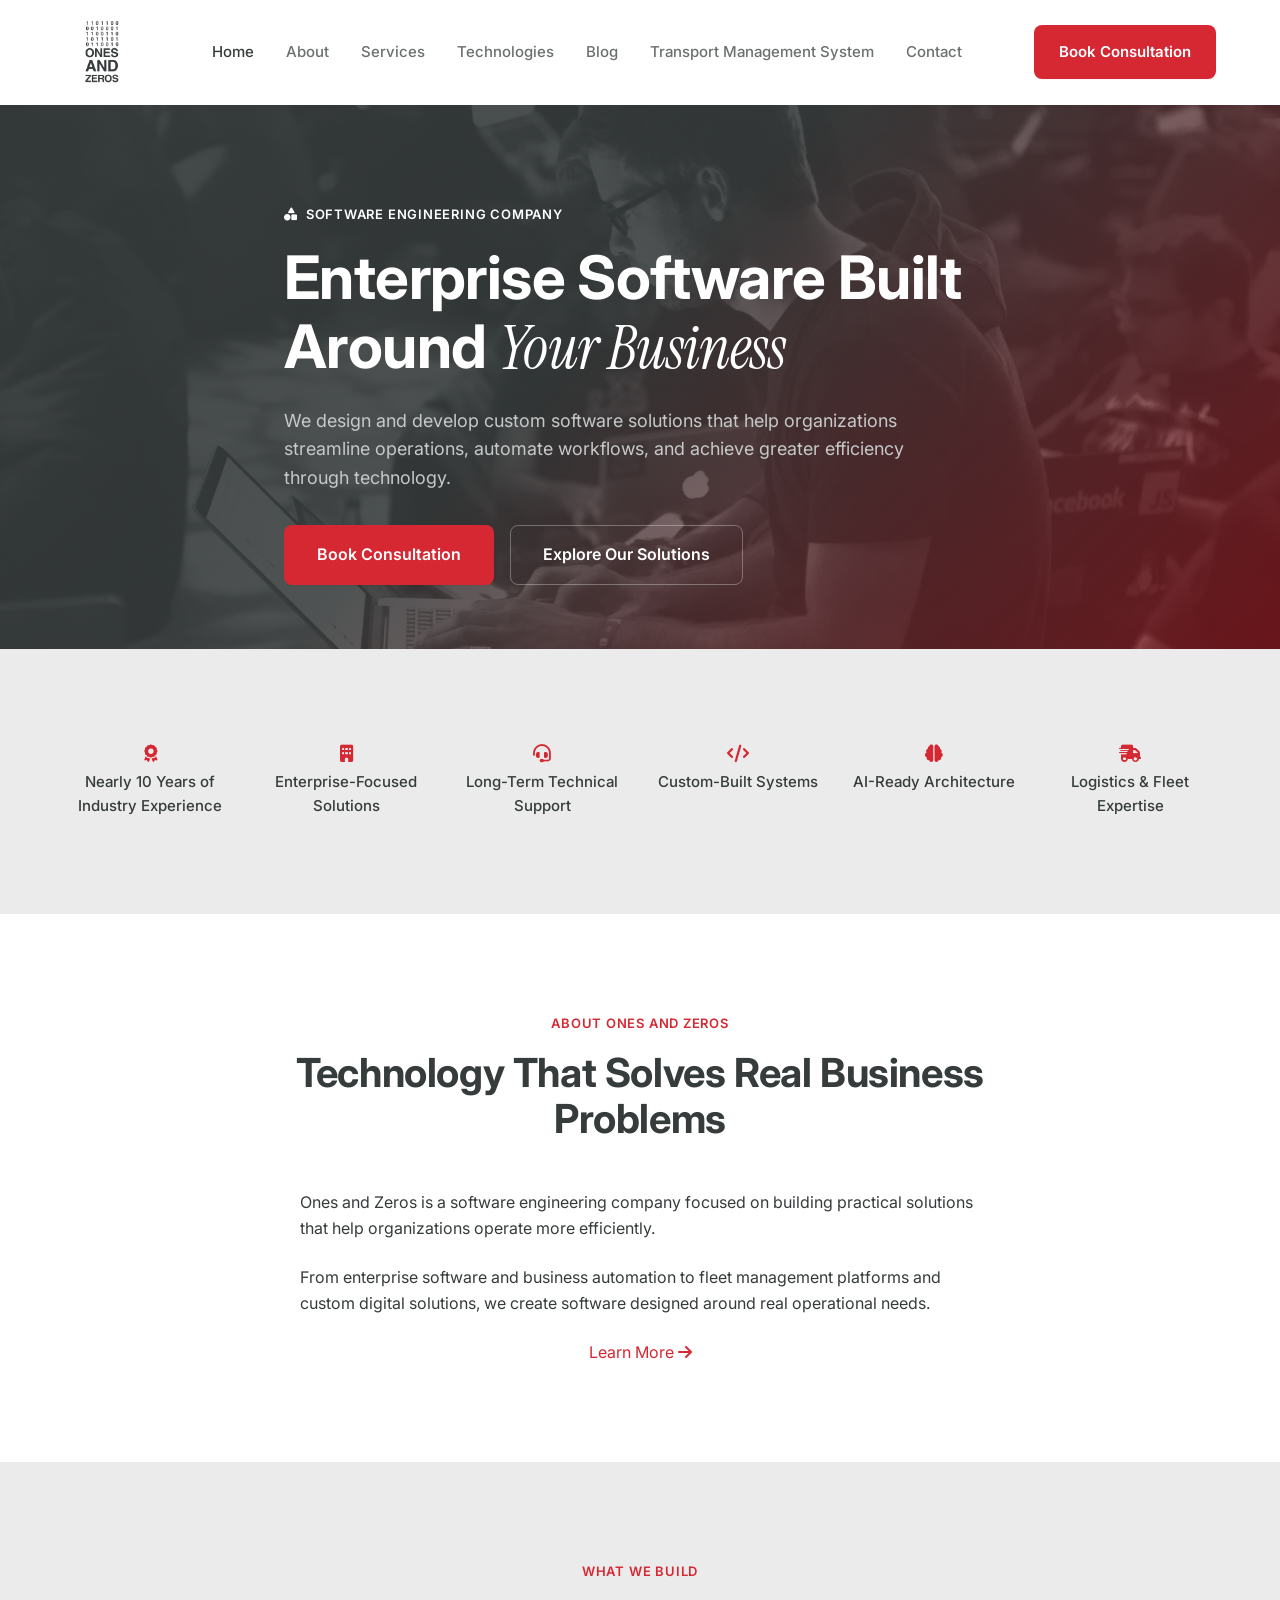
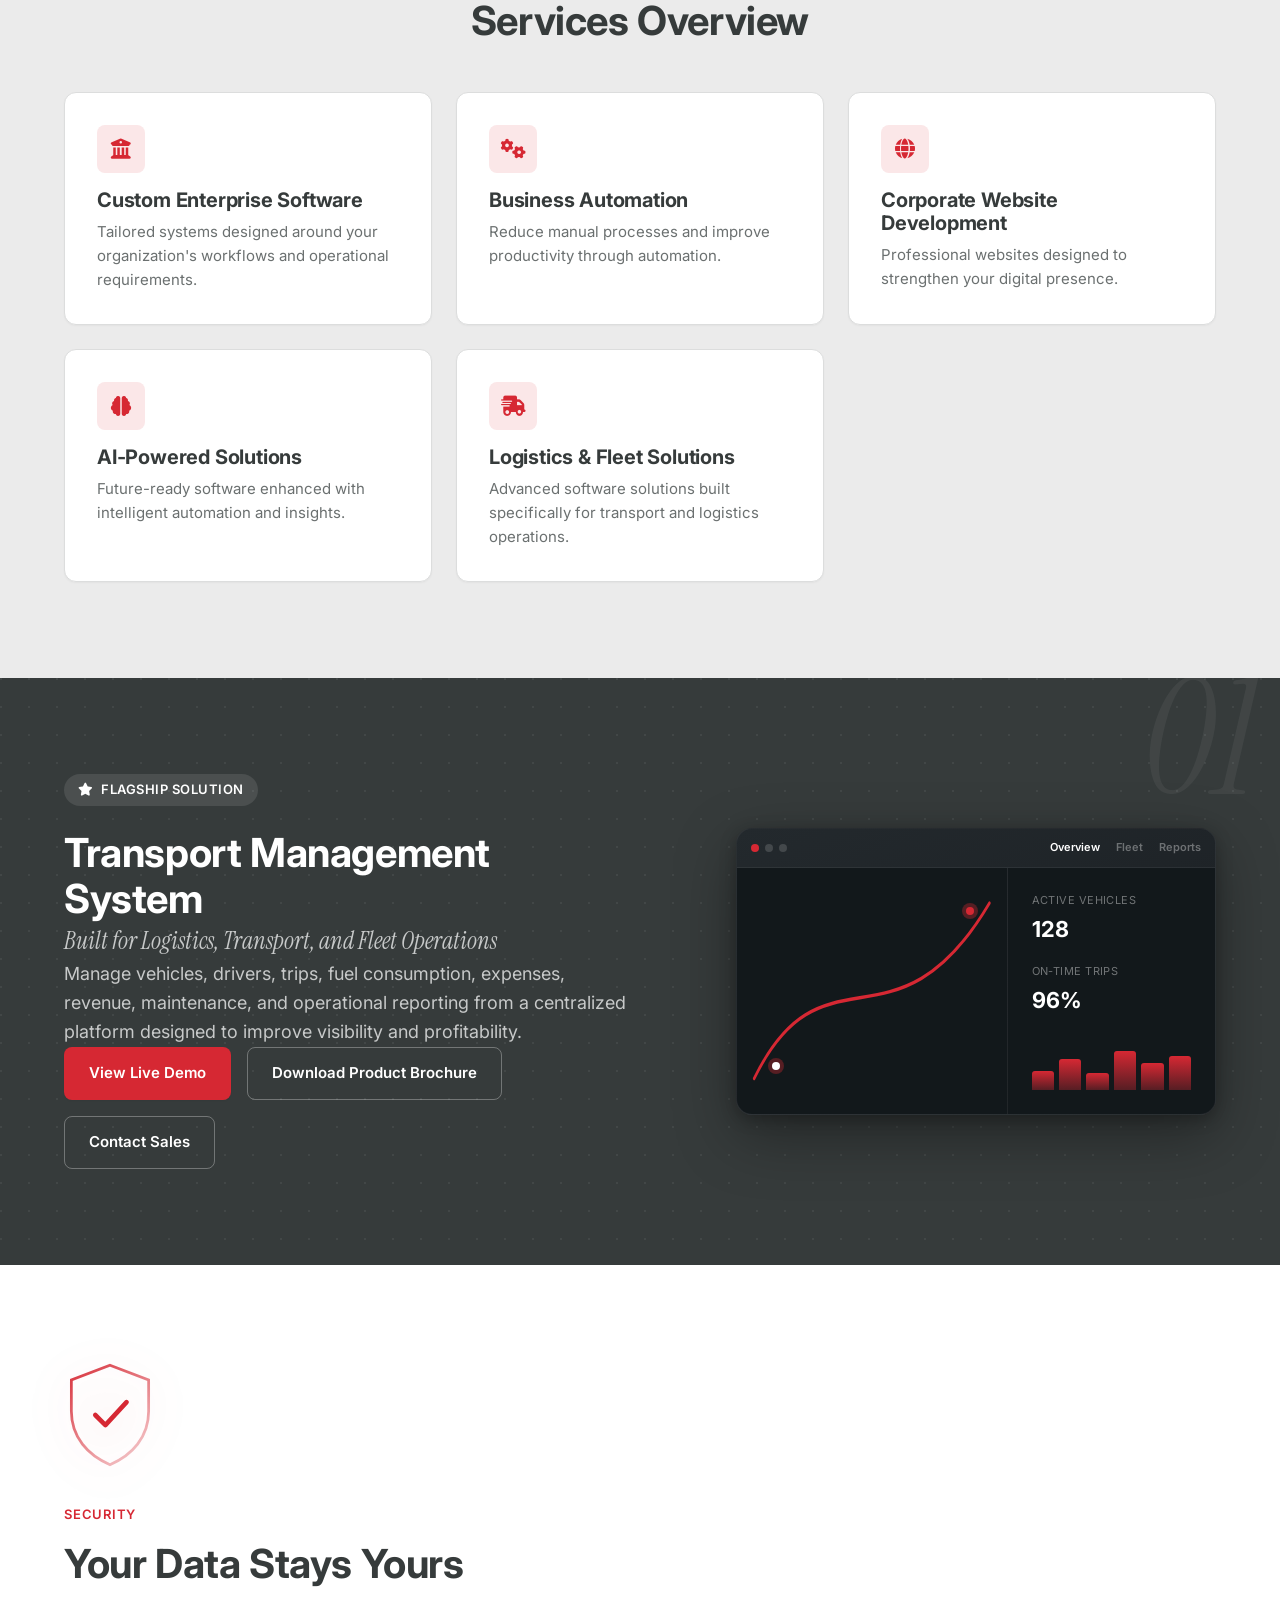
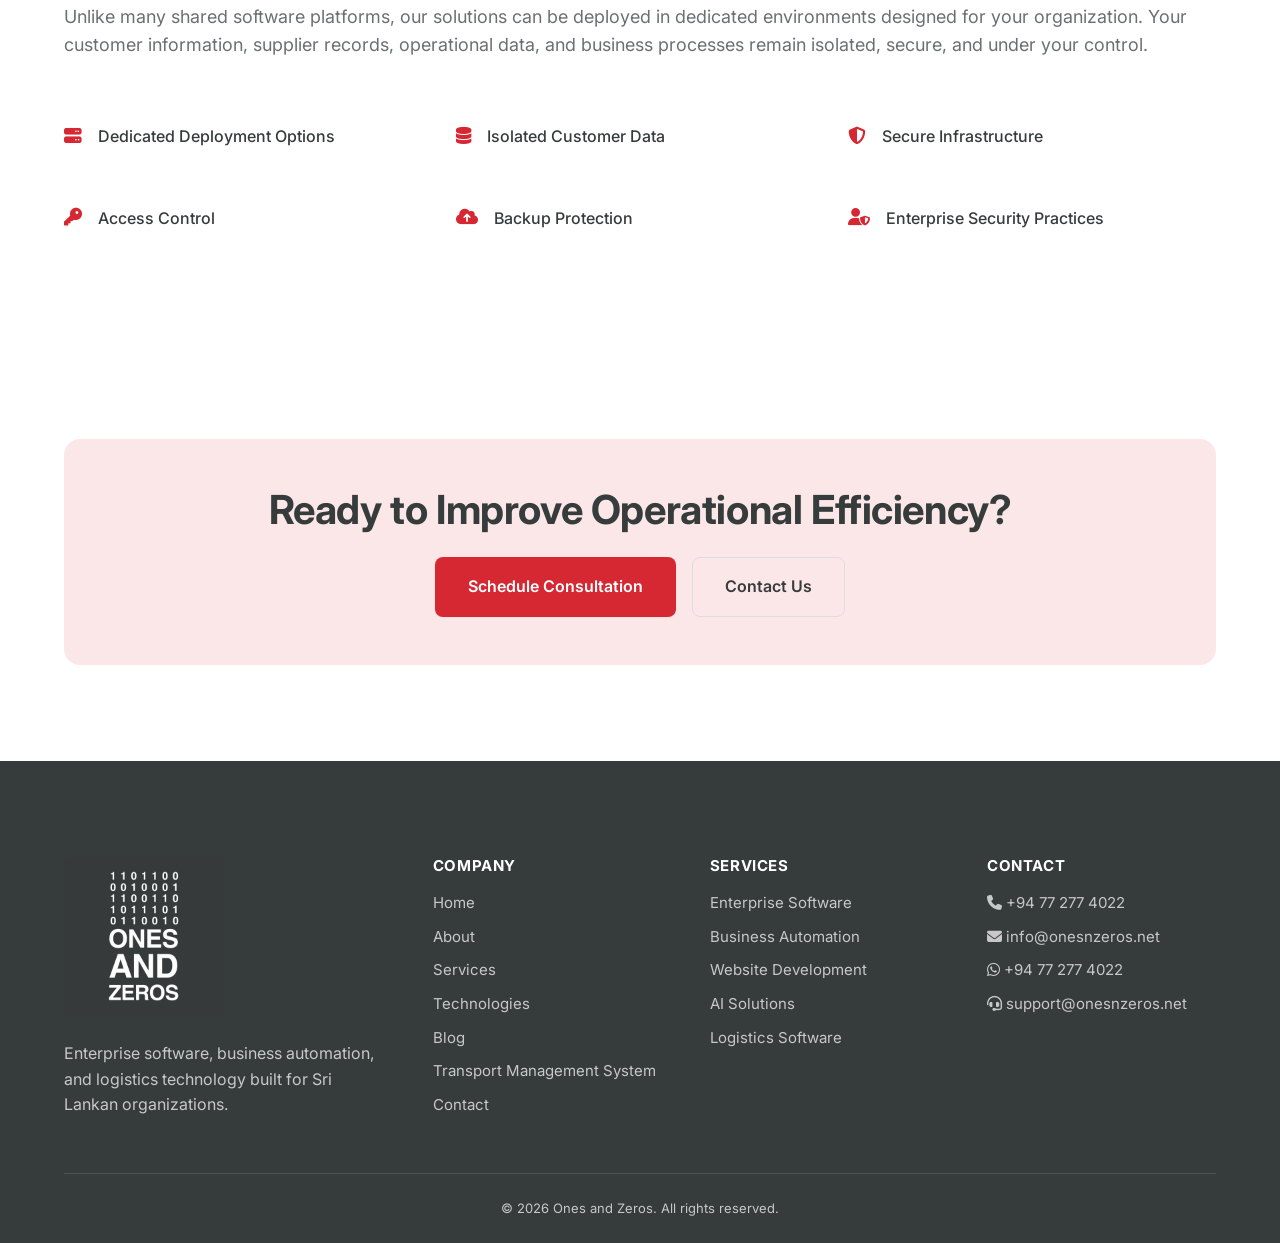
==== commit 17ad1d7e: "changes" ====
--- a/index.html
+++ b/index.html
@@ -28,15 +28,13 @@
   <meta name="twitter:description" content="Custom enterprise software, business automation, and logistics technology built around the way your business operates.">
   <meta name="twitter:image" content="SITE_URL_PLACEHOLDER/assets/logo/2.png">
 
-  <link rel="icon" href="assets/logo/1.png">
-
   <link rel="preconnect" href="https://fonts.googleapis.com">
   <link rel="preconnect" href="https://fonts.gstatic.com" crossorigin>
   <link rel="preconnect" href="https://cdnjs.cloudflare.com" crossorigin>
   <link href="https://fonts.googleapis.com/css2?family=Inter:wght@400;500;600;700&family=Instrument+Serif:ital@0;1&display=swap" rel="stylesheet">
   <link rel="stylesheet" href="https://cdnjs.cloudflare.com/ajax/libs/font-awesome/6.5.1/css/all.min.css">
   <link rel="stylesheet" href="css/styles.css">
-  <link rel="preload" as="image" href="assets/images/hero-coding.jpg" fetchpriority="high">
+  <link rel="preload" as="image" href="assets/images/hero-coding.webp" fetchpriority="high">
 
   <script type="application/ld+json">
   {
@@ -176,19 +174,22 @@
       </div>
     </section>
 
-    <section class="section section--dark">
-      <div class="container">
-        <div class="flagship-banner reveal">
+    <section class="section section--dark numeral-mark">
+      <div class="container">
+        <div class="flagship-banner hero-grid hero-grid--split reveal">
           <div>
             <span class="flagship-badge"><i class="fa-solid fa-star"></i> Flagship Solution</span>
             <h2>Transport Management System</h2>
             <p class="lead display-serif" style="font-size:1.5rem;">Built for Logistics, Transport, and Fleet Operations</p>
-          </div>
-          <p class="lead">Manage vehicles, drivers, trips, fuel consumption, expenses, revenue, maintenance, and operational reporting from a centralized platform designed to improve visibility and profitability.</p>
-          <div class="btn-group">
-            <a href="tms.html#live-demo" class="btn btn-primary">View Live Demo</a>
-            <a href="tms.html#brochure" class="btn btn-secondary">Download Product Brochure</a>
-            <a href="contact.html" class="btn btn-secondary">Contact Sales</a>
+            <p class="lead">Manage vehicles, drivers, trips, fuel consumption, expenses, revenue, maintenance, and operational reporting from a centralized platform designed to improve visibility and profitability.</p>
+            <div class="btn-group">
+              <a href="tms.html#live-demo" class="btn btn-primary">View Live Demo</a>
+              <a href="tms.html#brochure" class="btn btn-secondary">Download Product Brochure</a>
+              <a href="contact.html" class="btn btn-secondary">Contact Sales</a>
+            </div>
+          </div>
+          <div class="hero-visual reveal reveal-delay-1" aria-hidden="true">
+            <div data-dashboard-mock></div>
           </div>
         </div>
       </div>
@@ -196,10 +197,24 @@
 
     <section class="section">
       <div class="container">
-        <div class="section-header reveal">
-          <span class="eyebrow">Security</span>
-          <h2>Your Data Stays Yours</h2>
-          <p class="lead">Unlike many shared software platforms, our solutions can be deployed in dedicated environments designed for your organization. Your customer information, supplier records, operational data, and business processes remain isolated, secure, and under your control.</p>
+        <div class="security-header reveal">
+          <div class="shield-mark">
+            <svg viewBox="0 0 100 116" fill="none" xmlns="http://www.w3.org/2000/svg">
+              <path d="M50 4 L92 20 V54 C92 82 74 102 50 112 C26 102 8 82 8 54 V20 Z" stroke="url(#shieldGradHome)" stroke-width="3"></path>
+              <path d="M34 58 L45 69 L68 44" stroke="#D62833" stroke-width="5" stroke-linecap="round" stroke-linejoin="round"></path>
+              <defs>
+                <linearGradient id="shieldGradHome" x1="0" y1="0" x2="100" y2="116" gradientUnits="userSpaceOnUse">
+                  <stop offset="0" stop-color="#D62833"></stop>
+                  <stop offset="1" stop-color="#D62833" stop-opacity="0.15"></stop>
+                </linearGradient>
+              </defs>
+            </svg>
+          </div>
+          <div class="section-header">
+            <span class="eyebrow">Security</span>
+            <h2>Your Data Stays Yours</h2>
+            <p class="lead">Unlike many shared software platforms, our solutions can be deployed in dedicated environments designed for your organization. Your customer information, supplier records, operational data, and business processes remain isolated, secure, and under your control.</p>
+          </div>
         </div>
         <div class="feature-grid">
           <div class="feature-item reveal"><i class="fa-solid fa-server"></i><span>Dedicated Deployment Options</span></div>
--- a/css/styles.css
+++ b/css/styles.css
@@ -556,7 +556,10 @@
 
 .hero--photo {
   position: relative;
-  background-image: url('../assets/images/hero-coding.jpg');
+  background-image: image-set(
+    url('../assets/images/hero-coding.webp') type('image/webp'),
+    url('../assets/images/hero-coding.jpg') type('image/jpeg')
+  );
   background-size: cover;
   background-position: center;
   isolation: isolate;
@@ -755,11 +758,6 @@
 /* ============================== */
 /* Flagship banner / CTA banner */
 /* ============================== */
-.flagship-banner {
-  display: grid;
-  gap: var(--space-4);
-}
-
 .flagship-badge {
   display: inline-flex;
   align-items: center;
@@ -1005,6 +1003,455 @@
 }
 
 /* ============================== */
+/* Signature numeral watermark */
+/* ============================== */
+.numeral-mark {
+  position: relative;
+}
+
+.numeral-mark::after {
+  content: '01';
+  position: absolute;
+  top: -0.12em;
+  right: var(--space-3);
+  font-family: var(--font-display);
+  font-style: italic;
+  font-weight: 400;
+  font-size: clamp(6rem, 13vw, 10rem);
+  line-height: 1;
+  color: rgba(255, 255, 255, 0.055);
+  pointer-events: none;
+  z-index: 0;
+  user-select: none;
+}
+
+.numeral-mark > .container {
+  position: relative;
+  z-index: 1;
+}
+
+.numeral-mark--tint::after {
+  color: rgba(214, 40, 51, 0.07);
+}
+
+.page-hero.numeral-mark::after {
+  top: auto;
+  bottom: -0.18em;
+  right: var(--space-4);
+}
+
+@media (max-width: 640px) {
+  .numeral-mark::after {
+    font-size: 5.5rem;
+  }
+}
+
+/* ============================== */
+/* Hero split layout (text + visual) */
+/* ============================== */
+.hero-grid {
+  display: grid;
+  gap: var(--space-5);
+  align-items: center;
+}
+
+@media (min-width: 1024px) {
+  .hero-grid--split {
+    grid-template-columns: 1.05fr 0.95fr;
+    gap: var(--space-6);
+  }
+}
+
+/* ============================== */
+/* Dashboard mock (product visual) */
+/* ============================== */
+.dashboard-mock {
+  --dm-bg: #12181b;
+  background: linear-gradient(160deg, #1c2226 0%, #12161a 100%);
+  border-radius: var(--radius-lg);
+  border: 1px solid rgba(255, 255, 255, 0.08);
+  box-shadow: 0 20px 60px rgba(0, 0, 0, 0.35), 0 4px 16px rgba(0, 0, 0, 0.25);
+  overflow: hidden;
+  width: 100%;
+  max-width: 480px;
+  margin-left: auto;
+}
+
+.dashboard-mock__bar {
+  display: flex;
+  align-items: center;
+  gap: 6px;
+  padding: 0.65rem 0.9rem;
+  background: rgba(255, 255, 255, 0.03);
+  border-bottom: 1px solid rgba(255, 255, 255, 0.06);
+}
+
+.dashboard-mock__bar span {
+  width: 8px;
+  height: 8px;
+  border-radius: 50%;
+  background: rgba(255, 255, 255, 0.15);
+}
+
+.dashboard-mock__bar span:first-child {
+  background: var(--color-accent);
+}
+
+.dashboard-mock__tabs {
+  margin-left: auto;
+  display: flex;
+  gap: var(--space-2);
+}
+
+.dashboard-mock__tabs em {
+  font-style: normal;
+  font-size: 0.6875rem;
+  color: rgba(255, 255, 255, 0.35);
+  font-weight: 600;
+}
+
+.dashboard-mock__tabs em:first-child {
+  color: #fff;
+}
+
+.dashboard-mock__body {
+  display: grid;
+  grid-template-columns: 1.3fr 1fr;
+  gap: 1px;
+  background: rgba(255, 255, 255, 0.06);
+}
+
+.dashboard-mock__map,
+.dashboard-mock__stats {
+  background: var(--dm-bg);
+  padding: var(--space-3);
+  position: relative;
+}
+
+.dashboard-mock__map {
+  min-height: 180px;
+}
+
+.dashboard-mock__map svg {
+  width: 100%;
+  height: 100%;
+  position: absolute;
+  inset: 0;
+}
+
+.dashboard-mock__map path {
+  fill: none;
+  stroke: var(--color-accent);
+  stroke-width: 2;
+  stroke-linecap: round;
+  stroke-dasharray: 320;
+  stroke-dashoffset: 320;
+  animation: dm-draw 2.4s var(--ease) forwards 0.3s;
+}
+
+.dashboard-mock__map .pin {
+  position: absolute;
+  width: 8px;
+  height: 8px;
+  border-radius: 50%;
+  background: #fff;
+  box-shadow: 0 0 0 4px rgba(214, 40, 51, 0.35);
+}
+
+.dashboard-mock__map .pin--start {
+  left: 13%;
+  bottom: 18%;
+}
+
+.dashboard-mock__map .pin--end {
+  right: 12%;
+  top: 16%;
+  background: var(--color-accent);
+}
+
+@keyframes dm-draw {
+  to { stroke-dashoffset: 0; }
+}
+
+.dashboard-mock__stats .stat-chip {
+  margin-bottom: var(--space-2);
+}
+
+.stat-chip__label {
+  display: block;
+  font-size: 0.6875rem;
+  text-transform: uppercase;
+  letter-spacing: 0.04em;
+  color: rgba(255, 255, 255, 0.4);
+  margin-bottom: 2px;
+}
+
+.stat-chip__value {
+  display: block;
+  font-size: 1.375rem;
+  font-weight: 700;
+  color: #fff;
+}
+
+.dashboard-mock__bars {
+  display: flex;
+  align-items: flex-end;
+  gap: 5px;
+  height: 48px;
+  margin-top: var(--space-3);
+}
+
+.dashboard-mock__bars i {
+  flex: 1;
+  display: block;
+  border-radius: 3px 3px 0 0;
+  background: linear-gradient(180deg, var(--color-accent) 0%, rgba(214, 40, 51, 0.35) 100%);
+  height: var(--h);
+  font-style: normal;
+}
+
+@media (prefers-reduced-motion: reduce) {
+  .dashboard-mock__map path {
+    animation: none;
+    stroke-dashoffset: 0;
+  }
+}
+
+@media (max-width: 767px) {
+  .dashboard-mock__body {
+    grid-template-columns: 1fr;
+  }
+  .dashboard-mock {
+    max-width: 420px;
+    margin: 0 auto;
+  }
+}
+
+/* ============================== */
+/* Shield mark (security sections) */
+/* ============================== */
+.security-header {
+  display: flex;
+  flex-wrap: wrap;
+  align-items: center;
+  gap: var(--space-4);
+  text-align: left;
+  margin-bottom: var(--space-5);
+}
+
+.security-header .section-header {
+  margin: 0;
+  text-align: left;
+  max-width: none;
+}
+
+.shield-mark {
+  width: 92px;
+  height: 108px;
+  flex-shrink: 0;
+  filter: drop-shadow(0 8px 20px rgba(214, 40, 51, 0.25));
+}
+
+.shield-mark svg {
+  width: 100%;
+  height: 100%;
+}
+
+@media (max-width: 640px) {
+  .security-header {
+    justify-content: center;
+    text-align: center;
+  }
+  .security-header .section-header {
+    text-align: center;
+  }
+}
+
+/* ============================== */
+/* Services radial diagram */
+/* ============================== */
+.services-radial {
+  position: relative;
+  width: 100%;
+  max-width: 460px;
+  aspect-ratio: 1;
+  margin: var(--space-5) auto 0;
+}
+
+.services-radial__lines {
+  position: absolute;
+  inset: 0;
+  width: 100%;
+  height: 100%;
+}
+
+.services-radial__lines line {
+  stroke: var(--color-border);
+  stroke-width: 0.6;
+}
+
+.services-radial__center {
+  position: absolute;
+  top: 50%;
+  left: 50%;
+  transform: translate(-50%, -50%);
+  width: 62px;
+  height: 62px;
+  border-radius: 50%;
+  background: var(--color-ink);
+  color: #fff;
+  display: flex;
+  align-items: center;
+  justify-content: center;
+  font-size: 1.4rem;
+  font-family: var(--font-display);
+  font-style: italic;
+  box-shadow: 0 8px 24px rgba(54, 59, 59, 0.25);
+}
+
+.services-radial__node {
+  position: absolute;
+  transform: translate(-50%, -50%);
+  display: flex;
+  flex-direction: column;
+  align-items: center;
+  gap: 6px;
+  width: 92px;
+  text-align: center;
+}
+
+.services-radial__node i {
+  width: 44px;
+  height: 44px;
+  border-radius: 50%;
+  background: var(--color-accent-tint);
+  color: var(--color-accent);
+  display: flex;
+  align-items: center;
+  justify-content: center;
+  font-size: 1.1rem;
+  box-shadow: var(--shadow-sm);
+}
+
+.services-radial__node em {
+  font-style: normal;
+  font-size: 0.75rem;
+  font-weight: 600;
+  color: var(--color-ink-soft);
+}
+
+@media (max-width: 560px) {
+  .services-radial {
+    max-width: 300px;
+  }
+  .services-radial__node {
+    width: 68px;
+  }
+  .services-radial__node em {
+    font-size: 0.625rem;
+  }
+  .services-radial__node i {
+    width: 34px;
+    height: 34px;
+    font-size: 0.85rem;
+  }
+  .services-radial__center {
+    width: 50px;
+    height: 50px;
+    font-size: 1.1rem;
+  }
+}
+
+/* ============================== */
+/* Architecture layer diagram (technologies.html) */
+/* ============================== */
+.arch-diagram {
+  max-width: 640px;
+  margin: 0 auto;
+}
+
+.arch-layer {
+  position: relative;
+  display: flex;
+  gap: var(--space-3);
+  padding-bottom: var(--space-5);
+}
+
+.arch-layer:last-child {
+  padding-bottom: 0;
+}
+
+.arch-layer:not(:last-child)::after {
+  content: '';
+  position: absolute;
+  left: 23px;
+  top: 48px;
+  bottom: calc(-1 * var(--space-5) + 8px);
+  width: 2px;
+  background: var(--color-border);
+}
+
+.arch-layer .icon-chip {
+  flex-shrink: 0;
+}
+
+.arch-layer h3 {
+  margin-bottom: 0.25rem;
+}
+
+.arch-layer p {
+  color: var(--color-ink-soft);
+  font-size: 0.9375rem;
+  margin: 0;
+}
+
+/* ============================== */
+/* About: story grid + stat panel */
+/* ============================== */
+.story-grid {
+  display: grid;
+  gap: var(--space-4);
+  align-items: center;
+}
+
+@media (min-width: 900px) {
+  .story-grid {
+    grid-template-columns: 1.3fr 0.9fr;
+    gap: var(--space-6);
+  }
+}
+
+.about-stats {
+  display: grid;
+  gap: var(--space-3);
+}
+
+.about-stats__item {
+  background: var(--color-bg-subtle);
+  border: 1px solid var(--color-border);
+  border-radius: var(--radius-md);
+  padding: var(--space-3) var(--space-4);
+  text-align: center;
+}
+
+.about-stats__num {
+  display: block;
+  font-family: var(--font-display);
+  font-style: italic;
+  font-size: 2.5rem;
+  color: var(--color-accent);
+  line-height: 1;
+}
+
+.about-stats__label {
+  display: block;
+  margin-top: 6px;
+  font-size: 0.8125rem;
+  font-weight: 600;
+  color: var(--color-ink-soft);
+}
+
+/* ============================== */
 /* Scroll reveal */
 /* ============================== */
 .reveal {
